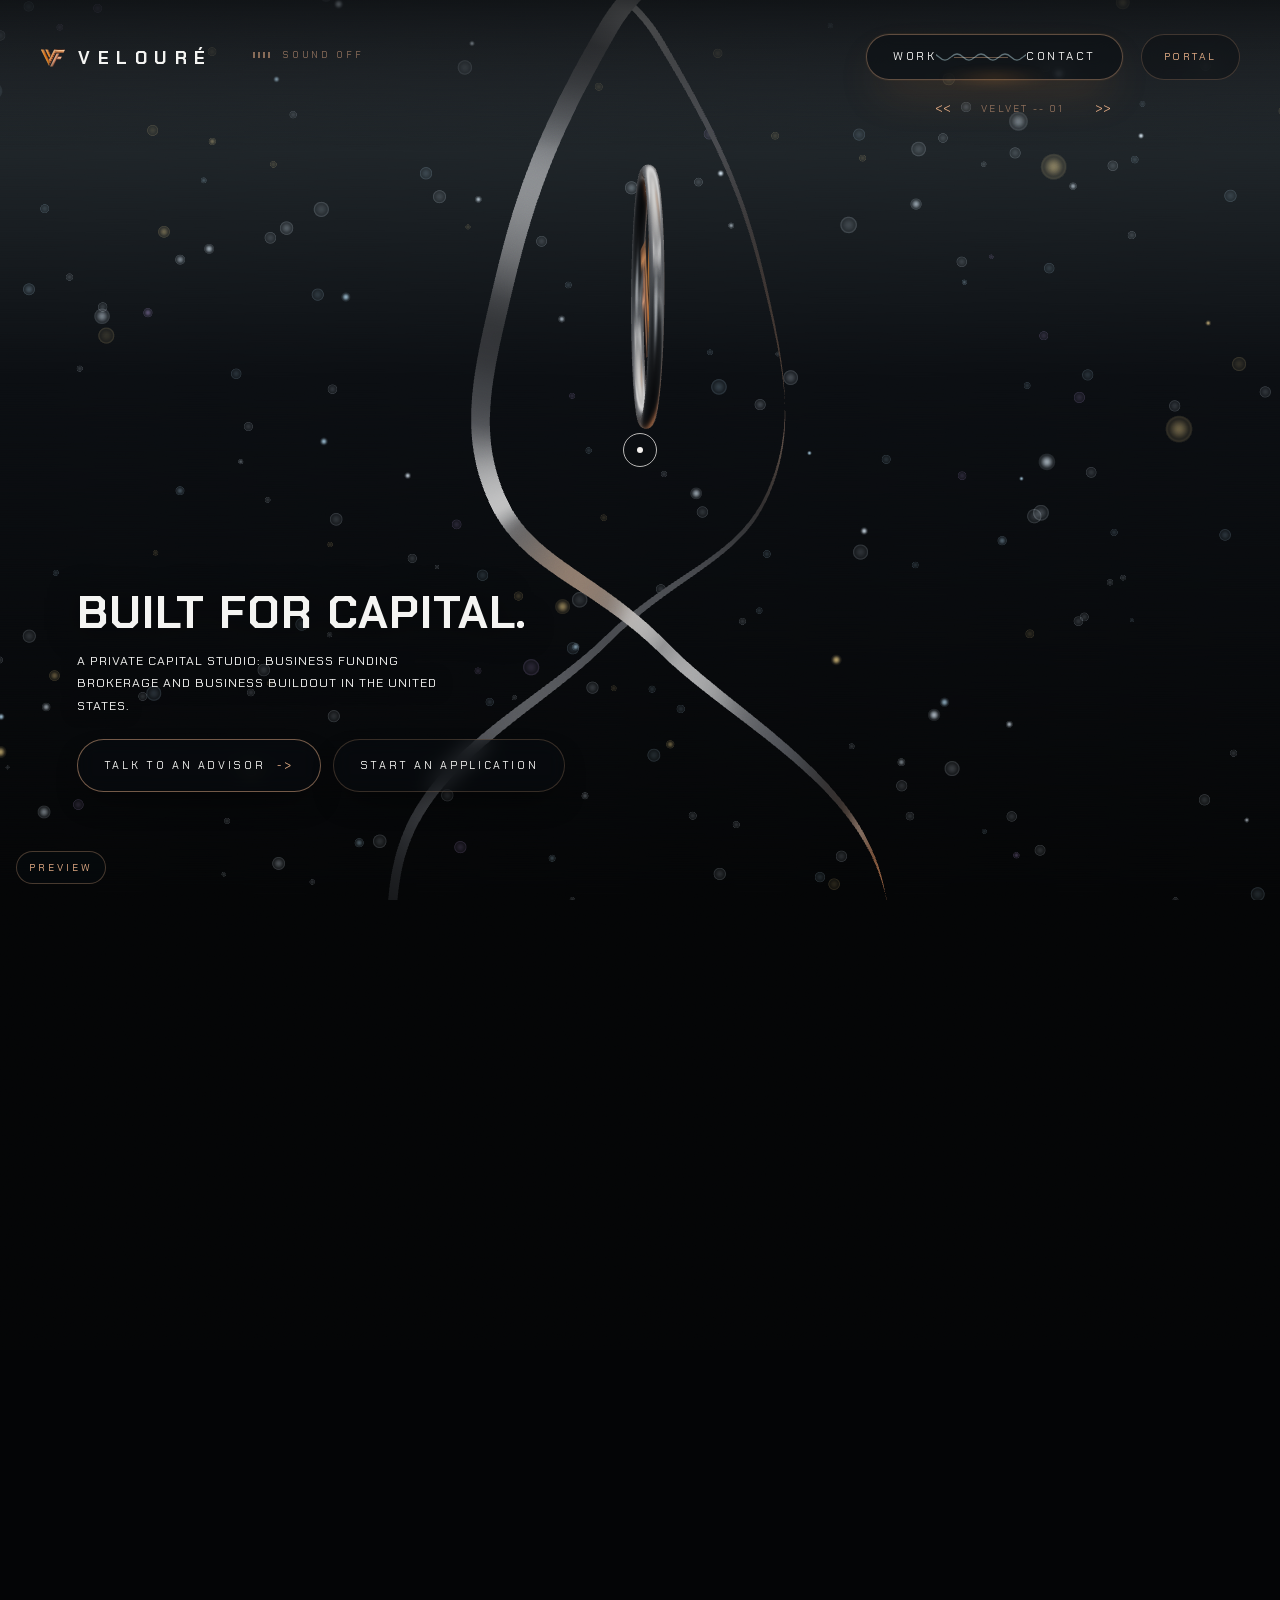
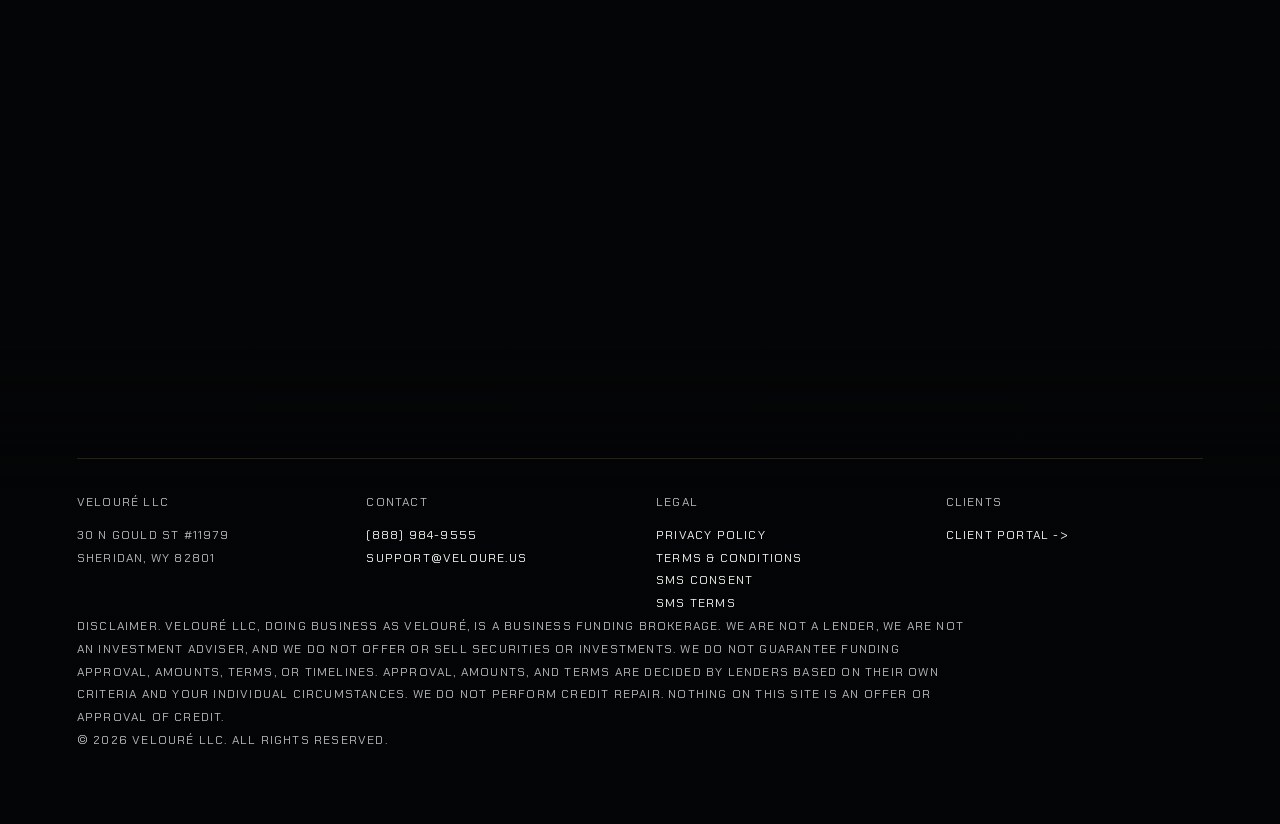
==== index.html @ d562715f "Hero: remove the 'Scroll down' cue (markup + its CSS; @keyframes cue kept for .ask) (ruling 2026-11-" ====
<!DOCTYPE html>
<html lang="en">
<head>
<meta charset="utf-8">
<meta name="viewport" content="width=device-width, initial-scale=1">
<title>VELOURÉ — Built for Capital</title>
<meta name="description" content="VELOURÉ is a private capital studio. We build businesses the way lenders want to see them, then put the file in front of the right capital.">
<meta name="theme-color" content="#06080a">
<link rel="canonical" href="https://veloure.us/">
<link rel="icon" href="assets/favicon.svg" type="image/svg+xml">
<link rel="icon" href="assets/favicon-32.png" type="image/png" sizes="32x32">
<link rel="apple-touch-icon" href="assets/apple-touch-icon.png">
<meta property="og:type" content="website">
<meta property="og:site_name" content="VELOURÉ">
<meta property="og:title" content="VELOURÉ — Built for Capital">
<meta property="og:description" content="A private capital studio. We build businesses the way lenders want to see them, then put the file in front of the right capital.">
<meta property="og:url" content="https://veloure.us/">
<meta property="og:image" content="https://veloure.us/assets/og.png">
<meta property="og:image:width" content="1200">
<meta property="og:image:height" content="630">
<meta property="og:image:alt" content="VELOURÉ — Built for Capital">
<meta name="twitter:card" content="summary_large_image">
<meta name="twitter:title" content="VELOURÉ — Built for Capital">
<meta name="twitter:description" content="A private capital studio. We build businesses the way lenders want to see them, then put the file in front of the right capital.">
<meta name="twitter:image" content="https://veloure.us/assets/og.png">
<link rel="preload" href="assets/fonts/chakra-700.woff2" as="font" type="font/woff2" crossorigin>
<link rel="preload" href="assets/fonts/chakra-400.woff2" as="font" type="font/woff2" crossorigin>
<link rel="preload" href="assets/fonts/sharetech-mono.woff2" as="font" type="font/woff2" crossorigin>
<script>
/* WebGL probe (ruling 2026-11-18): fetch three.js only when the 3D scene can actually run; otherwise mark no-world now so the HTML page shows at once. */
(function(){var ok=false;try{var c=document.createElement('canvas');ok=!!(window.WebGLRenderingContext&&(c.getContext('webgl2')||c.getContext('webgl')));}catch(e){}
if(ok){var l=document.createElement('link');l.rel='modulepreload';l.href='vendor/three.module.min.js';document.head.appendChild(l);}else{document.documentElement.classList.add('no-world');}})();
</script>
<link rel="stylesheet" href="tokens.css?v=20261118d">
<link rel="stylesheet" href="styles.css?v=20261118d">
<script type="application/ld+json">
{"@context":"https://schema.org","@type":"FinancialService","name":"VELOURÉ","alternateName":"VELOURÉ LLC","url":"https://veloure.us/","logo":"https://veloure.us/assets/mark.svg","description":"Private capital studio: business funding brokerage and business buildout in the United States.","telephone":"+1-888-984-9555","email":"support@veloure.us","address":{"@type":"PostalAddress","streetAddress":"30 N Gould St #11979","addressLocality":"Sheridan","addressRegion":"WY","postalCode":"82801","addressCountry":"US"},"areaServed":"US"}
</script>
</head>
<body>
<a class="skip" href="#top">Skip to content</a>
<svg class="defs" aria-hidden="true" focusable="false"><defs>
  <symbol id="vfMark" viewBox="0 0 350 248"><linearGradient id="vfA" gradientUnits="userSpaceOnUse" x1="8" y1="8" x2="44.8" y2="-10.4"><stop offset="0" stop-color="#F6C27A"/><stop offset="0.08" stop-color="#E68F2E"/><stop offset="0.4" stop-color="#D4761F"/><stop offset="0.65" stop-color="#B85F16"/><stop offset="0.66" stop-color="#6E3416"/><stop offset="0.85" stop-color="#8A4520"/><stop offset="1" stop-color="#4E220E"/></linearGradient><linearGradient id="vfB" gradientUnits="userSpaceOnUse" x1="69" y1="8" x2="101.8" y2="-8.4"><stop offset="0" stop-color="#FAD08C"/><stop offset="0.08" stop-color="#F09A3A"/><stop offset="0.4" stop-color="#DD8128"/><stop offset="0.65" stop-color="#C26A1C"/><stop offset="0.66" stop-color="#703516"/><stop offset="0.85" stop-color="#8C4821"/><stop offset="1" stop-color="#52240F"/></linearGradient><linearGradient id="vfC" gradientUnits="userSpaceOnUse" x1="123" y1="146" x2="159.8" y2="164.4"><stop offset="0" stop-color="#FAD4A8"/><stop offset="0.08" stop-color="#E9A26A"/><stop offset="0.4" stop-color="#D4874B"/><stop offset="0.65" stop-color="#BD7039"/><stop offset="0.66" stop-color="#7A3E22"/><stop offset="0.85" stop-color="#99593A"/><stop offset="1" stop-color="#5A2B16"/></linearGradient><linearGradient id="vfD" gradientUnits="userSpaceOnUse" x1="0" y1="8" x2="0" y2="50"><stop offset="0" stop-color="#6A3318"/><stop offset="0.15" stop-color="#8F4D2B"/><stop offset="0.29" stop-color="#7E4222"/><stop offset="0.3" stop-color="#F2BD8E"/><stop offset="0.45" stop-color="#E09A62"/><stop offset="0.8" stop-color="#CB7C45"/><stop offset="1" stop-color="#B2653A"/></linearGradient><linearGradient id="vfE" gradientUnits="userSpaceOnUse" x1="137" y1="240" x2="169" y2="256"><stop offset="0" stop-color="#FBDCC2"/><stop offset="0.08" stop-color="#EEB58F"/><stop offset="0.4" stop-color="#D9946F"/><stop offset="0.65" stop-color="#C47E5B"/><stop offset="0.66" stop-color="#8A5440"/><stop offset="0.85" stop-color="#A86D55"/><stop offset="1" stop-color="#6A3B2A"/></linearGradient><linearGradient id="vfF" gradientUnits="userSpaceOnUse" x1="0" y1="100" x2="0" y2="140"><stop offset="0" stop-color="#6E4030"/><stop offset="0.15" stop-color="#98634C"/><stop offset="0.29" stop-color="#86523F"/><stop offset="0.3" stop-color="#F8D6BA"/><stop offset="0.45" stop-color="#E7AE8A"/><stop offset="0.8" stop-color="#D18E6C"/><stop offset="1" stop-color="#B87556"/></linearGradient><linearGradient id="vfS" gradientUnits="userSpaceOnUse" x1="0" y1="8" x2="0" y2="240"><stop offset="0" stop-color="#FFFFFF" stop-opacity="0.2"/><stop offset="0.3" stop-color="#FFFFFF" stop-opacity="0"/><stop offset="0.62" stop-color="#000000" stop-opacity="0"/><stop offset="1" stop-color="#000000" stop-opacity="0.26"/></linearGradient><linearGradient id="vfR" gradientUnits="userSpaceOnUse" x1="192" y1="0" x2="341" y2="0"><stop offset="0" stop-color="#000000" stop-opacity="0.2"/><stop offset="0.45" stop-color="#000000" stop-opacity="0"/><stop offset="0.7" stop-color="#FFFFFF" stop-opacity="0"/><stop offset="1" stop-color="#FFFFFF" stop-opacity="0.22"/></linearGradient><g shape-rendering="geometricPrecision"><polygon fill="url(#vfA)" points="8,8 54,8 123,146 123,238"/><polygon fill="url(#vfS)" points="8,8 54,8 123,146 123,238"/><polygon fill="url(#vfB)" points="69,8 110,8 145.5,79 125,120"/><polygon fill="url(#vfS)" points="69,8 110,8 145.5,79 125,120"/><polygon fill="url(#vfC)" points="123,238 123,146 192,8 238,8"/><polygon fill="url(#vfS)" points="123,238 123,146 192,8 238,8"/><polygon fill="url(#vfD)" points="192,8 341,8 320,50 217,50"/><polygon fill="url(#vfR)" points="192,8 341,8 320,50 217,50"/><polygon fill="url(#vfE)" points="226,62 266,62 177,240 137,240"/><polygon fill="url(#vfS)" points="226,62 266,62 177,240 137,240"/><polygon fill="url(#vfF)" points="247,100 299,100 279,140 227,140"/><polygon fill="url(#vfR)" points="247,100 299,100 279,140 227,140"/></g></symbol>
</defs></svg>

<!-- the world -->
<canvas id="world" aria-hidden="true"></canvas>
<div class="grain" aria-hidden="true"></div>

<!-- loader -->
<div class="loader" id="loader" aria-hidden="true"><canvas id="ldc"></canvas><span class="ld-brand">VELOURÉ</span></div>

<!-- cursor -->
<div class="cursor" id="cursor" aria-hidden="true"><i class="dot"></i><i class="ring"></i></div>

<!-- interface -->
<nav class="nav ui" id="nav" aria-label="Primary">
  <a class="brand" href="#top" data-scroll="0" aria-label="VELOURÉ — home"><svg viewBox="0 0 350 248" aria-hidden="true"><use href="#vfMark"/></svg><span>VELOURÉ</span></a>
  <button class="snd" id="sndBtn" type="button" aria-pressed="false" aria-label="Ambient sound"><i></i><i></i><i></i><i></i><span>Sound off</span></button>
  <div class="pill-wrap">
    <div class="pill" id="pill">
      <a href="#work" data-scroll="0.08">Work</a><i class="ln" aria-hidden="true"></i>
      <a href="#contact">Contact</a>
    </div>
    <div class="player" id="player" aria-label="Ambient sound">
      <button class="prev" type="button" aria-label="Previous mood">&lt;&lt;</button>
      <span class="pn">VELVET -- 01</span>
      <button class="next" type="button" aria-label="Next mood">&gt;&gt;</button>
    </div>
  </div>
  <a class="login" href="https://app.velourefunding.com" data-app="">Portal</a>
</nav>

<main id="top" tabindex="-1">
  <!-- 00 · home -->
  <section class="scene hero" id="hero">
    <div class="over hero-copy on" data-for="hero" data-from="0" data-to="0.75">
      <h1>Built for capital.</h1>
      <p>A private capital studio: business funding brokerage and business buildout in the United States.</p>
      <div class="hero-cta"><a class="btn" href="#contact" data-open="contact">Talk to an advisor <i>-&gt;</i></a><a class="btn ghost" href="#apply" data-open="apply">Start an application</a></div>
    </div>
  </section>

  <!-- 01 · statement -->
  <section class="scene" id="statement" data-lines="BUILT|FOR|CAPITAL.">
    <p class="sr">Built for capital.</p>
    <div class="over col-right" data-for="statement" data-from="-0.2" data-to="1.1">
      <p class="k gl">Founded in 2026 &nbsp;//&nbsp; United States</p>
      <p class="gl">VELOURÉ is a private capital studio. We build businesses the way lenders want to see them — entity, banking, credit profile, documentation — then put the file in front of the right capital.</p>
      <p class="gl">One advisor on your file from the first call to the wire. No lending, no guarantees, no form-and-forget.</p>
    </div>
  </section>

  <!-- 02 · the work -->
  <section class="scene work" id="work">
    <h2 class="sr">The work</h2>
    <ul id="cards" class="sr-list" aria-label="The work">
      <li><button type="button" data-card="funding" data-kicker="Funding brokerage" data-title="The Funding File" data-hue="28" data-open="funding">The Funding File — business and personal funding, brokered</button></li>
      <li><button type="button" data-card="buildout" data-kicker="Business buildout" data-title="The Buildout" data-hue="20" data-open="buildout">The Buildout — entity, banking, credit profile, presence</button></li>
      <li><button type="button" data-card="packaging" data-kicker="Lender packaging" data-title="Lender-Ready Packaging" data-hue="34" data-open="packaging">Lender-ready packaging — the file a lender reads in four minutes</button></li>
      <li><button type="button" data-card="credit" data-kicker="Credit architecture" data-title="Credit, Architected" data-hue="42" data-open="credit">Credit, architected — the profile before the application</button></li>
      <li><button type="button" data-card="path" data-kicker="Path finder" data-title="Where Do You Stand?" data-hue="14" data-open="path">Where do you stand? — four questions, an honest answer</button></li>
      <li><button type="button" data-card="contact" data-kicker="Advisor call" data-title="Talk to an Advisor" data-hue="30" data-open="contact">Talk to an advisor — fifteen minutes, no fee</button></li>
      <li><button type="button" data-card="portal" data-kicker="Client portal" data-title="The Portal" data-hue="24">The portal — client login</button></li>
    </ul>
    <div class="over col-left" data-for="work" data-from="0.05" data-to="0.98">
      <p class="k gl">What are you looking for?</p>
      <ul class="arrows">
        <li><a href="#funding" data-open="funding"><i>-&gt;</i> Business funding</a></li>
        <li><a href="#funding" data-open="funding"><i>-&gt;</i> Personal funding</a></li>
        <li><a href="#buildout" data-open="buildout"><i>-&gt;</i> Business buildout</a></li>
        <li><a href="#path" data-open="path"><i>-&gt;</i> Not sure yet</a></li>
      </ul>
      <a class="ask" href="#contact" data-open="contact">Talk to an advisor<span>...</span></a>
    </div>
    <p class="hint-pick over" data-for="work" data-from="0.05" data-to="0.98" aria-hidden="true">Pick a card to open it</p>
  </section>

  <!-- 03 · the process -->
  <section class="scene" id="process">
    <div class="over col-left wide" data-for="process" data-from="-0.1" data-to="1.1">
      <h2 class="big gl">// The process <i>-&gt;</i></h2>
      <p class="gl">Where a first call becomes a funded file. Three stages, one advisor, nothing left to chance.</p>
      <a class="arrow-link gl" href="#process-detail" data-open="process"><i>-&gt;</i> See the three stages</a>
    </div>
  </section>

  <!-- 04 · end -->
  <section class="scene end" id="end">
    <div id="contact" class="anchor" aria-hidden="true"></div>
    <div class="over col-left wide" data-for="end" data-from="-0.1" data-to="2">
      <h2 class="big gl">Let's talk.</h2>
      <p class="gl">Fifteen minutes with an advisor. No fee, no obligation — a plain reading of where you stand and what we would do about it.</p>
      <div class="ctas">
        <a class="btn" href="#contact" data-open="contact">Talk to an advisor <i>-&gt;</i></a>
        <a class="btn ghost" href="#apply" data-open="apply">Start an application</a>
      </div>
    </div>
  </section>

  <footer class="foot ui">
    <div class="foot-grid">
      <div>
        <p class="k">VELOURÉ LLC</p>
        <p>30 N Gould St #11979<br>Sheridan, WY 82801</p>
      </div>
      <div>
        <p class="k">Contact</p>
        <p><a href="tel:+18889849555">(888) 984-9555</a><br><a href="mailto:support@veloure.us">support@veloure.us</a></p>
      </div>
      <div>
        <p class="k">Legal</p>
        <p><a href="privacy-policy/">Privacy policy</a><br><a href="terms/">Terms &amp; conditions</a><br><a href="sms-consent/">SMS consent</a><br><a href="sms-terms/">SMS terms</a></p>
      </div>
      <div>
        <p class="k">Clients</p>
        <p><a href="https://app.velourefunding.com" data-app="">Client portal -&gt;</a></p>
      </div>
    </div>
    <p class="disclaimer"><b>Disclaimer.</b> VELOURÉ LLC, doing business as VELOURÉ, is a business funding brokerage. We are not a lender, we are not an investment adviser, and we do not offer or sell securities or investments. We do not guarantee funding approval, amounts, terms, or timelines. Approval, amounts, and terms are decided by lenders based on their own criteria and your individual circumstances. We do not perform credit repair. Nothing on this site is an offer or approval of credit.</p>
    <p class="copy">© 2026 VELOURÉ LLC. All rights reserved.</p>
  </footer>
</main>

<!-- ===== modals ===== -->
<div class="modal" id="m-contact" hidden role="dialog" aria-modal="true" aria-labelledby="m-contact-t">
  <div class="m-box">
    <button class="m-close" type="button"><i>&lt;-</i> Close</button>
    <p class="k">Contact &nbsp;//&nbsp; VELOURÉ</p>
    <h2 class="m-title" id="m-contact-t">Let's talk.</h2>
    <p class="m-lede">Fifteen minutes with an advisor, or three minutes to start a file. Either way a person reads it — and answers within one business day.</p>
    <div class="startbox">
      <div class="tabs" role="tablist" aria-label="How would you like to start?">
        <button class="tab on" role="tab" aria-selected="true" data-panel="book" id="tab-book" type="button"><span class="ti">Talk to an advisor</span><span class="ts">15 minutes, no fee</span></button>
        <button class="tab" role="tab" aria-selected="false" data-panel="apply" id="tab-apply" type="button"><span class="ti">Start an application</span><span class="ts">About 3 minutes</span></button>
      </div>
      <div class="panel on" id="panel-book" role="tabpanel" aria-labelledby="tab-book"><div id="bookBody"></div></div>
      <div class="panel" id="panel-apply" role="tabpanel" aria-labelledby="tab-apply"><div class="stepbar" id="appBar" aria-hidden="true"></div><div id="appBody"></div></div>
    </div>
    <p class="m-foot">Prefer the phone? <a href="tel:+18889849555">(888) 984-9555</a> &nbsp;//&nbsp; <a href="mailto:support@veloure.us">support@veloure.us</a></p>
  </div>
</div>

<div class="modal" id="m-path" hidden role="dialog" aria-modal="true" aria-labelledby="m-path-t">
  <div class="m-box">
    <button class="m-close" type="button"><i>&lt;-</i> Close</button>
    <p class="k">Path finder &nbsp;//&nbsp; 4 questions</p>
    <h2 class="m-title" id="m-path-t">Where do you stand?</h2>
    <p class="m-lede">Four questions. An honest reading of which door to walk through — funding now, buildout first, or both.</p>
    <div class="router">
      <div class="prog" id="prog" aria-hidden="true"><i class="on"></i><i></i><i></i><i></i></div>
      <div id="routerBody"></div>
    </div>
  </div>
</div>

<div class="modal" id="m-funding" hidden role="dialog" aria-modal="true" aria-labelledby="m-funding-t">
  <div class="m-box">
    <button class="m-close" type="button"><i>&lt;-</i> Close</button>
    <p class="k">01 &nbsp;//&nbsp; Funding brokerage</p>
    <h2 class="m-title" id="m-funding-t">The Funding File</h2>
    <p class="meta">2026 &nbsp;/&nbsp; Brokerage &nbsp;/&nbsp; Business + personal</p>
    <p class="m-lede">Your business, packaged the way capital reads it — and placed with lenders who fund your profile, not the profile on their landing page.</p>
    <div class="m-cols">
      <div>
        <h3>What we place</h3>
        <ul class="list">
          <li>Term loans and business lines of credit</li>
          <li>Working capital and revenue-based advances</li>
          <li>Equipment and vehicle financing</li>
          <li>Business credit cards and 0% introductory lines</li>
          <li>Personal funding routes for owners and founders</li>
          <li>Real-estate-backed and SBA-style programs through partner lenders</li>
        </ul>
      </div>
      <div>
        <h3>How a file moves</h3>
        <ol class="list num">
          <li>A fifteen-minute call. We read the business the way a lender will.</li>
          <li>We build the file: statements, structure, story, use of funds.</li>
          <li>We place it with the lenders whose box you actually fit.</li>
          <li>Offers come back. We read the terms with you. You choose.</li>
        </ol>
      </div>
    </div>
    <p class="m-note">We broker. We do not lend, and no approval, amount or timeline is guaranteed — lenders decide on their own criteria. We tell you where you stand before anyone pulls anything.</p>
    <div class="ctas"><a class="btn" href="#contact" data-open="contact">Talk to an advisor <i>-&gt;</i></a><a class="btn ghost" href="#apply" data-open="apply">Start an application</a></div>
  </div>
</div>

<div class="modal" id="m-buildout" hidden role="dialog" aria-modal="true" aria-labelledby="m-buildout-t">
  <div class="m-box">
    <button class="m-close" type="button"><i>&lt;-</i> Close</button>
    <p class="k">02 &nbsp;//&nbsp; Business buildout</p>
    <h2 class="m-title" id="m-buildout-t">The Buildout</h2>
    <p class="meta">2026 &nbsp;/&nbsp; Structure &nbsp;/&nbsp; Weeks, not quarters</p>
    <p class="m-lede">The foundation lenders check before they say yes — built in the order they check it.</p>
    <div class="m-cols">
      <div>
        <h3>What gets built</h3>
        <ul class="list">
          <li>Entity formation, EIN, operating documents, registered agent</li>
          <li>Business banking and merchant processing, opened and seasoned</li>
          <li>Business credit profile: registrations, bureaus, first tradelines</li>
          <li>Presence that passes a lender's five-minute check: domain, site, email, phone, listings</li>
          <li>A fundability review — what a lender sees today, and what changes it</li>
        </ul>
      </div>
      <div>
        <h3>Who it is for</h3>
        <ul class="list">
          <li>New companies that want to be fundable from day one</li>
          <li>Operating businesses that keep getting declined and don't know why</li>
          <li>Owners separating personal and business credit before they scale</li>
        </ul>
      </div>
    </div>
    <p class="m-note">Buildout is advisory and administrative work on your company's structure and records. It is not legal or tax advice, and it does not guarantee any lender's decision.</p>
    <div class="ctas"><a class="btn" href="#contact" data-open="contact">Talk to an advisor <i>-&gt;</i></a><a class="btn ghost" href="#path" data-open="path">Not sure? Find your path</a></div>
  </div>
</div>

<div class="modal" id="m-packaging" hidden role="dialog" aria-modal="true" aria-labelledby="m-packaging-t">
  <div class="m-box">
    <button class="m-close" type="button"><i>&lt;-</i> Close</button>
    <p class="k">03 &nbsp;//&nbsp; Lender packaging</p>
    <h2 class="m-title" id="m-packaging-t">Lender-Ready Packaging</h2>
    <p class="meta">2026 &nbsp;/&nbsp; Documentation &nbsp;/&nbsp; Every file we place</p>
    <p class="m-lede">A lender gives your file about four minutes. We make sure those four minutes answer every question before it is asked.</p>
    <div class="m-cols">
      <div>
        <h3>Inside the package</h3>
        <ul class="list">
          <li>Bank statements with the story read for them: deposits, balances, seasonality</li>
          <li>Financials, tax returns and a clean ownership record</li>
          <li>A one-page summary: who you are, what you need, how it gets repaid</li>
          <li>Use-of-funds and collateral, where it applies</li>
          <li>Everything named, ordered and dated the way underwriters expect</li>
        </ul>
      </div>
      <div>
        <h3>Why it matters</h3>
        <p>Most declines are not about the business. They are about a file that made the underwriter work. A packaged file gets read, gets priced better, and gets answered faster.</p>
      </div>
    </div>
    <div class="ctas"><a class="btn" href="#contact" data-open="contact">Talk to an advisor <i>-&gt;</i></a></div>
  </div>
</div>

<div class="modal" id="m-credit" hidden role="dialog" aria-modal="true" aria-labelledby="m-credit-t">
  <div class="m-box">
    <button class="m-close" type="button"><i>&lt;-</i> Close</button>
    <p class="k">04 &nbsp;//&nbsp; Credit architecture</p>
    <h2 class="m-title" id="m-credit-t">Credit, Architected</h2>
    <p class="meta">2026 &nbsp;/&nbsp; Profile &nbsp;/&nbsp; Before the application</p>
    <p class="m-lede">Lenders read a profile before they read a pitch. We build the business profile in sequence and show you, plainly, what the personal one says.</p>
    <div class="m-cols">
      <div>
        <h3>Business side</h3>
        <ul class="list">
          <li>Registrations and bureau files established and matched to your entity</li>
          <li>Starter tradelines in the order that reports</li>
          <li>Utilisation, payment cadence and limits planned, not improvised</li>
          <li>A timeline from first tradeline to bank-grade products</li>
        </ul>
      </div>
      <div>
        <h3>Personal side</h3>
        <ul class="list">
          <li>A readiness read: what a lender will see, what will stop them, what to do first</li>
          <li>Timing advice — when to apply, when to wait</li>
        </ul>
      </div>
    </div>
    <p class="m-note">We do not dispute, "repair" or alter credit history, and we make no promises about scores. We show you what lenders will see and how to prepare for it.</p>
    <div class="ctas"><a class="btn" href="#contact" data-open="contact">Talk to an advisor <i>-&gt;</i></a></div>
  </div>
</div>

<div class="modal" id="m-process" hidden role="dialog" aria-modal="true" aria-labelledby="m-process-t">
  <div class="m-box">
    <button class="m-close" type="button"><i>&lt;-</i> Close</button>
    <p class="k">// The process</p>
    <h2 class="m-title" id="m-process-t">Three stages. One advisor.</h2>
    <div class="stages">
      <div class="stage"><p class="sn">Stage 01</p><h3>Read</h3><p>A fifteen-minute call. We read your business the way a lender will — revenue, time in business, credit, structure — and tell you plainly where you stand.</p></div>
      <div class="stage"><p class="sn">Stage 02</p><h3>Build</h3><p>We fix what would get you declined: entity, banking, credit profile, documentation, presence. Weeks, not quarters, and you see every step.</p></div>
      <div class="stage"><p class="sn">Stage 03</p><h3>Place</h3><p>Your file goes to lenders who fund your profile. Offers come back; we read the terms with you; you choose. The same advisor, start to wire.</p></div>
    </div>
    <h3 class="not-h">What it is not</h3>
    <ul class="list not">
      <li>Not a lender</li>
      <li>Not a guarantee</li>
      <li>Not credit repair</li>
      <li>Not a form you fill in and never hear from again</li>
    </ul>
    <div class="ctas"><a class="btn" href="#contact" data-open="contact">Start with the call <i>-&gt;</i></a></div>
  </div>
</div>

<aside class="badge" id="previewBadge" hidden aria-label="Preview mode">Preview</aside>

<script type="module" src="world.js?v=20261118d"></script>
<script src="ui.js?v=20261118d" defer></script>
<script src="main.js?v=20261118d" defer></script>
</body>
</html>
---- tokens.css ----
/* VELOURÉ — brand tokens. Colour source of truth: the VF logo (2026-11-17 brand render, reference/brand/):
   near-black surfaces, copper accent (mark sampled #CD7323 / #E2AC85 / #884224), neutral white (the VELOURE
   letters #FAFBFB), steel/silver for chrome. Surfaces/ink were sampled from the 2026-11-07 Lovable build. */
:root {
  /* surfaces */
  --bg: #0C0D10;            /* page — Lovable's near-black (sampled #0E0F12 / #090B0B) */
  --bg-2: #111215;          /* nav bar / raised plates */
  --bg-3: #16181C;          /* hover surfaces */
  --plate: rgba(255,255,255,.035);
  --plate-2: rgba(255,255,255,.06);
  --rule: rgba(243,245,245,.10);
  --rule-strong: rgba(243,245,245,.18);

  /* ink */
  --ink: #F3F5F5;           /* headlines, primary text (Lovable headline #F3F5F5) */
  --ink-2: #B8B9BC;         /* body / lede (Lovable lede #B8B9BC) */
  --muted: #8A8C91;         /* labels (Lovable nav links #A5A6A9 / #77787B) */
  --faint: #5C5E63;         /* placeholders, mount hints */

  /* accent — the one colour: copper from the VF mark (ruling 2026-11-17; replaced the shield's sky blue) */
  --accent: #D4823A;        /* orange-copper — lines, borders, glows (mark #CD7323 lifted for screens) */
  --accent-bright: #F0C39C; /* lit copper edge — highlights on dark */
  --accent-deep: #884224;   /* dark copper — large fills only */
  --accent-ink: #2A1507;    /* bronze — text on copper */
  --accent-rgb: 212,130,58;
  --accent-line: rgba(212,130,58,.40);
  --accent-soft: rgba(212,130,58,.10);

  /* metal */
  --silver: #C9CDD3;
  --silver-2: #8A9099;
  --silver-grad: linear-gradient(100deg, #F4F5F7 0%, #AEB4BD 38%, #F0F1F3 62%, #8A9099 100%);
  --copper-grad: linear-gradient(100deg, #F0C39C 0%, #CD7323 38%, #E2AC85 62%, #884224 100%);

  /* status */
  --ok: #7FD3A6;
  --err: #F08A8A;

  /* layout */
  --nav-h: 72px;
  --gutter: clamp(20px, 4vw, 64px);
  --max: 1480px;
  --ease: cubic-bezier(.2,.7,.2,1);

  color-scheme: dark;
}
---- styles.css ----
/* ==========================================================================
   VELOURÉ — styles. The posture of activetheory.net: the page is a world
   (world.js) travelled by scroll; the interface is a few technical labels,
   a pill, a cursor and modals. One family throughout — Chakra Petch, our
   stand-in for NB Architekt — set in caps. Tokens live in tokens.css.
   ========================================================================== */

@font-face{font-family:'Chakra Petch';src:url('assets/fonts/chakra-300.woff2') format('woff2');font-weight:300;font-display:swap}
@font-face{font-family:'Chakra Petch';src:url('assets/fonts/chakra-400.woff2') format('woff2');font-weight:400;font-display:swap}
@font-face{font-family:'Chakra Petch';src:url('assets/fonts/chakra-500.woff2') format('woff2');font-weight:500;font-display:swap}
@font-face{font-family:'Chakra Petch';src:url('assets/fonts/chakra-700.woff2') format('woff2');font-weight:700;font-display:swap}
@font-face{font-family:'Share Tech Mono';src:url('assets/fonts/sharetech-mono.woff2') format('woff2');font-weight:400;font-display:swap}

:root{
  --ui:'Chakra Petch','Share Tech Mono',ui-monospace,Consolas,monospace;
  --mono:'Share Tech Mono',ui-monospace,Consolas,monospace;
  --tech:#E2AC85;
  --tech-dim:rgba(226,172,133,.55);
  --white:#F4F4F2;
  --ease:cubic-bezier(.22,1,.36,1);
  --glass:linear-gradient(160deg,rgba(10,14,19,.9) 0%,rgba(6,8,11,.86) 100%);
  --glass-edge:rgba(226,172,133,.2);
}

/* ---------- base ---------- */
*{box-sizing:border-box}
html{scroll-behavior:smooth;-webkit-text-size-adjust:100%;background:#040506}
@media (prefers-reduced-motion:reduce){html{scroll-behavior:auto}}
.skip{position:absolute;left:-9999px;top:12px;z-index:60;padding:10px 14px;background:var(--tech);color:#0C0D10;font-size:11px;letter-spacing:.2em;text-transform:uppercase}.skip:focus{left:12px}
body{
  margin:0;color:var(--ink);background:transparent;
  font-family:var(--ui);font-weight:400;font-size:13px;line-height:1.7;letter-spacing:.06em;
  -webkit-font-smoothing:antialiased;-moz-osx-font-smoothing:grayscale;overflow-x:hidden;
}
html.modal-open body{overflow:hidden}
html.no-world body{background:radial-gradient(90% 60% at 50% -10%,#3B4147 0%,#0c0e12 55%,#040506 100%) fixed}
a{color:inherit;text-decoration:none}
button{font:inherit;color:inherit;background:none;border:0;padding:0;cursor:pointer;letter-spacing:inherit}
img,svg{display:block}
::selection{background:rgba(212,130,58,.35);color:#fff}
.defs{position:absolute;width:0;height:0;overflow:hidden}
.sr{position:absolute !important;width:1px;height:1px;margin:-1px;padding:0;overflow:hidden;clip:rect(0 0 0 0);white-space:nowrap;border:0}
.k{font-size:10.5px;letter-spacing:.3em;text-transform:uppercase;color:var(--tech);margin:0 0 14px}

/* the world sits behind everything */
#world{position:fixed;inset:0;width:100%;height:100%;display:block;z-index:0}
.grain{position:fixed;inset:-50%;z-index:1;pointer-events:none;opacity:.07;mix-blend-mode:overlay;
  background-image:url("data:image/svg+xml;utf8,<svg xmlns='http://www.w3.org/2000/svg' width='220' height='220'><filter id='n'><feTurbulence type='fractalNoise' baseFrequency='.9' numOctaves='2' stitchTiles='stitch'/></filter><rect width='100%' height='100%' filter='url(%23n)'/></svg>");
  animation:grain 1.2s steps(4) infinite}
@keyframes grain{0%{transform:translate(0,0)}25%{transform:translate(-2%,1%)}50%{transform:translate(1%,-2%)}75%{transform:translate(2%,2%)}100%{transform:translate(0,0)}}
main{position:relative;z-index:2}

/* ---------- loader: the slash disc ---------- */
.loader{position:fixed;inset:0;z-index:100;background:#030405;display:grid;place-items:center;transition:opacity 1.1s var(--ease),visibility 1.1s}
.loader::before{content:"";position:absolute;left:50%;top:50%;width:min(46vmin,46vh);aspect-ratio:1;transform:translate(-50%,-50%);border-radius:50%;box-shadow:0 0 0 1px rgba(226,172,133,.45),0 0 60px -10px rgba(212,130,58,.75),inset 0 0 50px -20px rgba(212,130,58,.55)}
.loader canvas{position:relative;z-index:1}
.ld-brand{position:absolute;left:50%;bottom:9vh;transform:translateX(-50%);font-size:10.5px;letter-spacing:.5em;text-transform:uppercase;color:var(--tech-dim)}
html.loaded .loader{opacity:0;visibility:hidden;pointer-events:none}

/* ---------- cursor ---------- */
html.has-cursor,html.has-cursor *{cursor:none !important}
.cursor{position:fixed;left:0;top:0;z-index:120;pointer-events:none;mix-blend-mode:difference;display:none}
html.has-cursor .cursor{display:block}
.cursor i{position:absolute;left:0;top:0;border-radius:50%;transform:translate(-50%,-50%)}
.cursor .dot{width:6px;height:6px;background:#fff}
.cursor .ring{width:34px;height:34px;border:1px solid rgba(255,255,255,.75);transition:transform .3s var(--ease),border-color .3s,width .3s,height .3s}
.cursor.hot .ring,html.card-hover .cursor .ring{transform:translate(-50%,-50%) scale(1.6);border-color:#fff}
.cursor.down .ring{transform:translate(-50%,-50%) scale(.75)}

/* ---------- interface ---------- */
.ui{position:relative;z-index:5}
.nav{position:fixed;left:0;right:0;top:0;z-index:40;display:flex;align-items:flex-start;gap:18px;padding:34px 40px 0;pointer-events:none;
  opacity:0;transform:translateY(-10px);transition:opacity 1s var(--ease) .3s,transform 1s var(--ease) .3s}
html.loaded .nav{opacity:1;transform:none}
.nav::before{content:"";position:absolute;inset:0 0 auto;height:150px;background:linear-gradient(180deg,rgba(3,5,7,.75),rgba(3,5,7,0));pointer-events:none;z-index:-1}
.nav > *{pointer-events:auto}
.brand{display:flex;align-items:center;gap:12px;color:var(--white);padding:9px 0}
.brand svg{width:26px;height:18px}
.brand span{font-size:18px;letter-spacing:.42em;text-transform:uppercase;font-weight:700}
.snd{display:flex;align-items:center;gap:3px;height:42px;padding:0 6px 0 22px;color:var(--tech-dim);transition:color .3s}
.snd:hover,html.sound-on .snd{color:var(--tech)}
.snd i{display:block;width:2px;height:6px;background:currentColor;transform-origin:50% 100%;transition:height .3s}
html.sound-on .snd i{animation:eq 1.1s ease-in-out infinite}
html.sound-on .snd i:nth-child(2){animation-delay:-.3s}html.sound-on .snd i:nth-child(3){animation-delay:-.6s}html.sound-on .snd i:nth-child(4){animation-delay:-.15s}
@keyframes eq{0%,100%{height:5px}50%{height:14px}}
.snd span{margin-left:10px;font-size:9.5px;letter-spacing:.3em;text-transform:uppercase}
.pill-wrap{margin-left:auto;position:relative;display:grid;justify-items:end;gap:12px}
.pill{position:relative;display:flex;align-items:center;height:46px;padding:0 24px;border-radius:999px;border:1px solid rgba(226,172,133,.38);background:rgba(6,10,14,.5);backdrop-filter:blur(12px);-webkit-backdrop-filter:blur(12px);
  box-shadow:0 0 0 1px rgba(212,130,58,.06),0 20px 44px -16px rgba(212,130,58,.35)}
.pill::after{content:"";position:absolute;left:14%;right:14%;bottom:-20px;height:24px;border-radius:50%;background:radial-gradient(50% 50% at 50% 0%,rgba(212,130,58,.6),rgba(212,130,58,0) 70%);filter:blur(6px);opacity:.85;pointer-events:none}
.pill a{position:relative;font-size:11.5px;letter-spacing:.22em;text-transform:uppercase;color:var(--white);padding:12px 2px;transition:text-shadow .3s,color .3s}
.pill a:hover{text-shadow:0 0 14px rgba(226,172,133,.9)}
.pill .ln{position:relative;width:54px;height:12px;margin:0 16px;flex:0 0 auto;--amp:0;--ph:0}
.pill .ln::before{content:"";position:absolute;left:0;right:0;top:50%;height:1px;background:rgba(226,172,133,.75);opacity:calc(1 - var(--amp))}
.pill .ln::after{content:"";position:absolute;left:-18px;right:-18px;top:0;bottom:0;opacity:var(--amp);
  background-image:url("data:image/svg+xml;utf8,<svg xmlns='http://www.w3.org/2000/svg' width='24' height='12' viewBox='0 0 24 12'><path d='M0 6 Q6 0 12 6 T24 6' fill='none' stroke='%23BFE3EC' stroke-width='1.2'/></svg>");
  background-repeat:repeat-x;background-position:calc(var(--ph) * 1px) center;background-size:24px 12px}
.player{display:flex;align-items:center;gap:12px;padding-right:8px;font-size:10px;letter-spacing:.22em;text-transform:uppercase;color:var(--tech-dim)}
.player button{color:var(--tech);letter-spacing:0;font-size:12px;padding:6px 4px;transition:text-shadow .3s}
.player button:hover{text-shadow:0 0 12px rgba(226,172,133,.9)}
.player .pn{min-width:112px;text-align:center}
html.sound-on .player .pn{color:var(--tech)}
.login{display:inline-flex;align-items:center;height:46px;padding:0 22px;border-radius:999px;border:1px solid rgba(226,172,133,.22);background:rgba(6,10,14,.35);backdrop-filter:blur(12px);font-size:10.5px;letter-spacing:.24em;text-transform:uppercase;color:var(--tech);transition:border-color .3s,box-shadow .4s}
.login:hover{border-color:var(--tech);box-shadow:0 0 24px -6px rgba(212,130,58,.55)}

/* ---------- stations ---------- */
.scene{position:relative;min-height:100vh}
.hero{min-height:100vh}
.work{min-height:340vh}
#process{min-height:110vh}
.end{min-height:100vh}
.anchor{position:absolute;top:0}

.over{position:absolute;opacity:0;transform:translateY(14px);transition:opacity 1s var(--ease),transform 1s var(--ease);pointer-events:none}
.over.on{opacity:1;transform:none;pointer-events:auto}
.over p{margin:0 0 16px;max-width:38ch;text-transform:uppercase;font-size:12.5px;line-height:1.8;letter-spacing:.08em;color:var(--white)}
.over p.k{color:var(--tech);font-size:10.5px}

/* hero copy (ruling 2026-11-18: headline + line + two buttons visible for everyone) */
.hero-copy{left:6vw;bottom:12vh;width:min(560px,60vw);z-index:3}
.hero-copy h1{margin:0 0 14px;font-weight:700;text-transform:uppercase;font-size:clamp(30px,3.6vw,54px);line-height:1.02;letter-spacing:.02em;color:var(--white);text-shadow:0 2px 30px rgba(0,0,0,.6)}
.hero-copy p{max-width:46ch;text-shadow:0 1px 18px rgba(0,0,0,.7)}
.hero-cta{display:flex;flex-wrap:wrap;gap:12px;margin-top:22px}
.hero-cta .btn{min-height:44px}
@keyframes cue{0%,100%{opacity:1}50%{opacity:.4}}

.col-right{right:6vw;top:50%;width:min(360px,40vw);transform:translateY(calc(-50% + 14px))}
.col-right.on{transform:translateY(-50%)}
.col-left{left:6vw;bottom:9vh;width:min(420px,70vw)}
.col-left.wide{width:min(620px,86vw);bottom:auto;top:50%;transform:translateY(calc(-50% + 14px))}
.col-left.wide.on{transform:translateY(-50%)}

.work .col-left{position:sticky;top:calc(100vh - 330px);bottom:auto;margin-left:6vw;padding-top:0;display:inline-block;vertical-align:top}
.arrows{list-style:none;margin:0 0 22px;padding:0;display:grid;gap:8px}
.arrows a{display:inline-flex;gap:14px;align-items:baseline;font-size:13px;letter-spacing:.2em;text-transform:uppercase;color:var(--white);transition:color .3s,text-shadow .3s,transform .4s var(--ease)}
.arrows a i{font-style:normal;color:var(--tech);letter-spacing:0}
.arrows a:hover{color:#fff;text-shadow:0 0 16px rgba(226,172,133,.8);transform:translateX(6px)}
.ask{display:inline-flex;align-items:center;gap:6px;height:44px;padding:0 22px;border-radius:999px;border:1px solid rgba(226,172,133,.45);background:rgba(6,10,14,.55);backdrop-filter:blur(10px);font-size:11px;letter-spacing:.22em;text-transform:uppercase;color:var(--white);box-shadow:0 18px 40px -18px rgba(212,130,58,.45);transition:border-color .3s,box-shadow .4s}
.ask span{color:var(--tech);animation:cue 1.6s ease-in-out infinite}
.ask:hover{border-color:var(--tech);box-shadow:0 0 28px -6px rgba(212,130,58,.6)}
.hint-pick{position:sticky;top:calc(100vh - 70px);display:block;margin:0 6vw 0 auto;width:max-content;font-size:10px;letter-spacing:.3em;text-transform:uppercase;color:var(--tech-dim)}
html:not(.world-on) .hint-pick{display:none}

.big{font-weight:700;text-transform:uppercase;font-size:clamp(40px,7vw,104px);line-height:.95;letter-spacing:.01em;margin:0 0 26px;color:var(--white)}
.big i{font-style:normal;color:var(--tech)}
.arrow-link{display:inline-flex;gap:14px;font-size:12.5px;letter-spacing:.24em;text-transform:uppercase;color:var(--white);transition:transform .4s var(--ease),text-shadow .3s}
.arrow-link i{font-style:normal;color:var(--tech)}
.arrow-link:hover{transform:translateX(6px);text-shadow:0 0 14px rgba(226,172,133,.8)}
.ctas{display:flex;flex-wrap:wrap;gap:12px;margin-top:8px}

.btn{display:inline-flex;align-items:center;gap:12px;white-space:nowrap;font-size:11px;letter-spacing:.24em;text-transform:uppercase;color:var(--white);
  padding:16px 26px;border-radius:999px;border:1px solid rgba(226,172,133,.5);background:rgba(8,14,18,.4);backdrop-filter:blur(10px);-webkit-backdrop-filter:blur(10px);
  box-shadow:0 14px 34px -16px rgba(0,0,0,.9);transition:transform .4s var(--ease),border-color .3s,background .3s,box-shadow .5s var(--ease)}
.btn:hover{transform:translateY(-1px);border-color:var(--tech);background:rgba(212,130,58,.12);box-shadow:0 0 28px -4px rgba(212,130,58,.45),0 18px 40px -14px rgba(0,0,0,.9)}
.btn i,.btn .ar{font-style:normal;color:var(--tech);display:inline-block;transition:transform .35s var(--ease)}
.btn:hover i,.btn:hover .ar{transform:translateX(4px)}
.btn.ghost,.btn-ghost{border-color:rgba(226,172,133,.22)}
.btn[disabled]{cursor:not-allowed;opacity:.5}
.btn-sm{padding:12px 18px;font-size:10.5px}

/* the glitch: DOM text splits while the page moves */
html.scrolling .gl{animation:glitch .22s steps(2) infinite}
@keyframes glitch{0%{text-shadow:-2px 0 rgba(226,140,70,.7),2px 0 rgba(200,208,214,.6);transform:translateX(0)}50%{text-shadow:2px 0 rgba(226,140,70,.7),-2px 0 rgba(200,208,214,.6);transform:translateX(1px)}100%{text-shadow:-1px 0 rgba(226,140,70,.6),1px 0 rgba(200,208,214,.5);transform:translateX(0)}}
@media (prefers-reduced-motion:reduce){html.scrolling .gl{animation:none}}

/* a11y list of the cards: hidden until focused with the keyboard */
.sr-list{position:absolute;left:6vw;top:14vh;margin:0;padding:0;list-style:none;display:grid;gap:6px;opacity:0;pointer-events:none;transition:opacity .3s}
.sr-list:focus-within{opacity:1;pointer-events:auto}
.sr-list button{font-size:11px;letter-spacing:.18em;text-transform:uppercase;color:var(--white);padding:8px 12px;border:1px solid var(--glass-edge);border-radius:8px;background:rgba(6,10,14,.7)}
.sr-list button:focus-visible{outline:1px solid var(--tech);outline-offset:2px}

/* ---------- footer ---------- */
.foot{padding:12vh 6vw 8vh;background:linear-gradient(180deg,rgba(4,5,6,0),rgba(4,5,6,.9) 30%);}
.foot-grid{display:grid;grid-template-columns:repeat(4,minmax(0,1fr));gap:32px;padding-top:32px;border-top:1px solid rgba(226,172,133,.16)}
.foot p{margin:0;font-size:12px;letter-spacing:.1em;text-transform:uppercase;color:var(--ink-2);line-height:1.9}
.foot p.k{margin-bottom:10px}
.foot a{color:var(--white);transition:color .3s,text-shadow .3s}
.foot a:hover{color:#fff;text-shadow:0 0 12px rgba(226,172,133,.8)}
.disclaimer{margin:56px 0 0;max-width:900px;font-size:11px;line-height:1.8;letter-spacing:.02em;color:var(--muted)}
.disclaimer b{font-weight:400;color:var(--ink-2)}
.copy{margin:28px 0 0;font-size:10.5px;letter-spacing:.3em;text-transform:uppercase;color:var(--faint)}

/* ---------- modals ---------- */
.modal{position:fixed;inset:0;z-index:60;display:grid;place-items:center;padding:4vh 4vw;background:rgba(3,5,7,.55);backdrop-filter:blur(16px);-webkit-backdrop-filter:blur(16px);opacity:0;transition:opacity .4s var(--ease)}
.modal.on{opacity:1}
.modal[hidden]{display:none}
.m-box{position:relative;width:min(1000px,100%);max-height:92vh;overflow:auto;padding:clamp(28px,4vw,56px);background:var(--glass);border:1px solid var(--glass-edge);border-top-color:rgba(220,236,244,.34);border-radius:22px;
  box-shadow:0 40px 100px -30px rgba(0,0,0,.95),0 0 80px -30px rgba(212,130,58,.3);transform:translateY(22px) scale(.985);transition:transform .55s var(--ease);scrollbar-width:thin;scrollbar-color:rgba(226,172,133,.3) transparent}
.modal.on .m-box{transform:none}
.m-close{position:sticky;top:0;float:right;display:inline-flex;gap:10px;align-items:center;font-size:10.5px;letter-spacing:.26em;text-transform:uppercase;color:var(--tech);padding:10px 14px;border:1px solid rgba(226,172,133,.25);border-radius:999px;background:rgba(6,10,14,.8);z-index:2;transition:border-color .3s}
.m-close i{font-style:normal}
.m-close:hover{border-color:var(--tech)}
.m-title{font-weight:700;text-transform:uppercase;font-size:clamp(32px,5vw,74px);line-height:.98;letter-spacing:.005em;margin:0 0 14px;color:var(--white);clear:both}
.meta{font-size:11px;letter-spacing:.26em;text-transform:uppercase;color:var(--tech-dim);margin:0 0 22px}
.m-lede{font-size:14px;letter-spacing:.06em;text-transform:uppercase;line-height:1.75;color:var(--white);max-width:60ch;margin:0 0 30px}
.m-cols{display:grid;grid-template-columns:1fr 1fr;gap:40px;margin:0 0 26px}
.m-cols h3,.not-h,.stage h3{font-weight:700;text-transform:uppercase;font-size:14px;letter-spacing:.2em;color:var(--tech);margin:0 0 14px}
.m-cols p{margin:0;font-size:12.5px;line-height:1.8;letter-spacing:.06em;text-transform:uppercase;color:var(--ink-2)}
.list{list-style:none;margin:0;padding:0;display:grid;gap:10px}
.list li{position:relative;padding-left:30px;font-size:12.5px;line-height:1.6;letter-spacing:.06em;text-transform:uppercase;color:var(--ink)}
.list li::before{content:"->";position:absolute;left:0;top:0;color:var(--tech);letter-spacing:0}
.list.num{counter-reset:n}
.list.num li{counter-increment:n}
.list.num li::before{content:counter(n,decimal-leading-zero)}
.list.not li::before{content:"x";color:#F08A8A}
.m-note{margin:0 0 28px;padding:16px 20px;border:1px solid rgba(226,172,133,.18);border-radius:12px;background:rgba(212,130,58,.06);font-size:11.5px;line-height:1.7;letter-spacing:.05em;text-transform:uppercase;color:var(--ink-2)}
.m-foot{margin:26px 0 0;font-size:11.5px;letter-spacing:.14em;text-transform:uppercase;color:var(--muted)}
.m-foot a{color:var(--tech)}
.stages{display:grid;grid-template-columns:repeat(3,minmax(0,1fr));gap:22px;margin:30px 0 34px}
.stage{padding:24px;border:1px solid rgba(226,172,133,.16);border-radius:14px;background:rgba(255,255,255,.02)}
.stage .sn{font-size:10.5px;letter-spacing:.3em;text-transform:uppercase;color:var(--tech-dim);margin:0 0 28px}
.stage h3{font-size:22px;letter-spacing:.06em;color:var(--white)}
.stage p{margin:0;font-size:12.5px;line-height:1.8;letter-spacing:.05em;text-transform:uppercase;color:var(--ink-2)}
.not-h{margin-top:8px}
.list.not{margin-bottom:30px}

/* ---------- the start box (booking / application) and the path finder ---------- */
.startbox{border:1px solid rgba(226,172,133,.18);border-radius:16px;background:rgba(255,255,255,.02);overflow:hidden}
.tabs{display:grid;grid-template-columns:1fr 1fr;border-bottom:1px solid var(--rule)}
.tab{display:flex;flex-direction:column;gap:4px;align-items:flex-start;text-align:left;padding:20px 26px;border-bottom:1px solid transparent;margin-bottom:-1px;color:var(--muted);transition:color .25s,border-color .25s}
.tab + .tab{border-left:1px solid var(--rule)}
.tab .ti{font-size:11px;letter-spacing:.22em;text-transform:uppercase}
.tab .ts{font-size:11.5px;letter-spacing:.08em;text-transform:uppercase;color:var(--faint)}
.tab.on{color:var(--white);border-bottom-color:var(--tech)}
.tab.on .ts{color:var(--muted)}
.panel{display:none;padding:clamp(22px,3vw,36px)}
.panel.on{display:block}
.stepbar{display:flex;gap:6px;margin-bottom:24px}
.stepbar i{display:block;flex:1;height:2px;background:var(--rule-strong);transition:background .3s}
.stepbar i.on{background:var(--tech);box-shadow:0 0 8px var(--tech)}
.router{border:1px solid rgba(226,172,133,.18);border-radius:16px;background:rgba(255,255,255,.02);padding:clamp(22px,3vw,36px)}
.prog{display:flex;gap:6px;margin-bottom:26px}
.prog i{display:block;width:34px;height:2px;background:var(--rule-strong);transition:background .3s}
.prog i.on{background:var(--tech);box-shadow:0 0 8px var(--tech)}
.q h3{font-weight:700;text-transform:uppercase;font-size:clamp(20px,2vw,30px);line-height:1.15;letter-spacing:.02em;margin:0 0 10px;color:var(--white)}
.hint{margin:0 0 24px;color:var(--muted);font-size:12px;letter-spacing:.08em;text-transform:uppercase}
.opts{display:grid;gap:10px}
.opt{display:flex;align-items:center;gap:18px;text-align:left;width:100%;padding:15px 18px;border:1px solid var(--rule);border-radius:10px;background:rgba(255,255,255,.025);font-size:12.5px;letter-spacing:.08em;text-transform:uppercase;color:var(--ink);transition:border-color .25s,background .25s,transform .35s var(--ease),box-shadow .35s}
.opt .k{font-size:11px;letter-spacing:.1em;color:var(--tech);width:20px;flex:0 0 auto;margin:0}
.opt:hover{border-color:rgba(226,172,133,.5);background:var(--accent-soft);transform:translateX(3px);box-shadow:0 0 24px -10px rgba(212,130,58,.5)}
.router-foot{display:flex;align-items:center;gap:16px;margin-top:24px;padding-top:16px;border-top:1px solid var(--rule)}
.res .rlab{font-size:10.5px;letter-spacing:.3em;text-transform:uppercase;color:var(--tech);margin-bottom:12px}
.res h3{font-weight:700;text-transform:uppercase;font-size:clamp(24px,2.6vw,40px);line-height:1.05;margin:0 0 14px;color:var(--white)}
.res .track{color:var(--tech)}
.res .why{color:var(--ink-2);margin:0 0 24px;font-size:12.5px;letter-spacing:.06em;text-transform:uppercase;line-height:1.75}
.steps{display:grid;border-top:1px solid var(--rule)}
.step{display:flex;gap:18px;padding:14px 0;border-bottom:1px solid var(--rule);color:var(--ink-2);font-size:12.5px;letter-spacing:.05em;text-transform:uppercase}
.step .sn{font-size:10.5px;letter-spacing:.2em;text-transform:uppercase;color:var(--tech);padding-top:2px;flex:0 0 70px}
.par{margin-top:22px;padding:16px 20px;border:1px solid var(--accent-line);border-radius:10px;background:var(--accent-soft);display:grid;gap:6px;font-size:12px;letter-spacing:.05em;text-transform:uppercase;color:var(--ink-2)}
.par b{font-weight:400;font-size:10.5px;letter-spacing:.2em;color:var(--tech)}
.legalnote{font-size:11px;line-height:1.7;letter-spacing:.03em;color:var(--muted);margin:18px 0 0}
.res-cta{display:flex;flex-wrap:wrap;gap:12px;margin-top:24px}

.host{display:flex;align-items:center;gap:14px;padding-bottom:18px;margin-bottom:22px;border-bottom:1px solid var(--rule)}
.host .av{width:38px;height:38px;border-radius:50%;border:1px solid var(--accent-line);display:grid;place-items:center;color:var(--tech);font-size:11px;letter-spacing:.1em;flex:0 0 auto}
.host .hm{display:flex;flex-direction:column;gap:2px}
.host .hm b{font-weight:400;color:var(--white);letter-spacing:.08em;text-transform:uppercase;font-size:12px}
.host .hm em{font-style:normal;color:var(--muted);font-size:11.5px;letter-spacing:.06em;text-transform:uppercase}
.host .hb{margin-left:auto;font-size:10.5px;letter-spacing:.2em;text-transform:uppercase;color:var(--muted);white-space:nowrap}
.bk-h{font-weight:700;text-transform:uppercase;font-size:20px;margin:0 0 6px;color:var(--white)}
.bk-s{color:var(--muted);font-size:12px;letter-spacing:.06em;text-transform:uppercase;margin-bottom:18px}
.days{display:grid;grid-template-columns:repeat(5,1fr);gap:8px}
.day{display:flex;flex-direction:column;align-items:center;gap:2px;padding:12px 6px;border:1px solid var(--rule);border-radius:10px;background:rgba(255,255,255,.025);color:var(--ink-2);transition:border-color .25s,background .25s,box-shadow .3s}
.day .dw{font-size:9.5px;letter-spacing:.18em;text-transform:uppercase;color:var(--muted)}
.day .dd{font-weight:700;font-size:24px;line-height:1.1;color:var(--white)}
.day .dm{font-size:9.5px;letter-spacing:.18em;text-transform:uppercase;color:var(--muted)}
.day:hover{border-color:rgba(226,172,133,.5)}
.day.on{border-color:var(--tech);background:var(--accent-soft);box-shadow:0 0 22px -8px rgba(212,130,58,.6)}
.slots{display:grid;grid-template-columns:repeat(auto-fill,minmax(96px,1fr));gap:8px;margin-top:16px}
.slot{font-size:12px;letter-spacing:.08em;padding:12px 8px;border:1px solid var(--rule);border-radius:10px;color:var(--ink-2);transition:border-color .25s,background .25s}
.slot:hover{border-color:rgba(226,172,133,.5)}
.slot.on{border-color:var(--tech);background:var(--accent-soft);color:var(--white)}
.slot[disabled]{opacity:.28;cursor:not-allowed;text-decoration:line-through}
.tz{font-size:11px;letter-spacing:.08em;text-transform:uppercase;color:var(--faint);margin-top:12px}
.btn-row{display:flex;flex-wrap:wrap;align-items:center;gap:14px;margin-top:26px}
.bk-sum{display:flex;align-items:baseline;gap:10px;padding:12px 16px;border:1px solid var(--accent-line);border-radius:10px;background:var(--accent-soft);margin-bottom:20px;font-size:12px;letter-spacing:.06em;text-transform:uppercase}
.bk-sum b{font-weight:400;color:var(--white)}
.bk-sum span{color:var(--muted)}

.fieldrow{display:grid;grid-template-columns:1fr 1fr;gap:14px}
.field{display:flex;flex-direction:column;gap:7px;margin-bottom:14px}
.field label{font-size:10.5px;letter-spacing:.22em;text-transform:uppercase;color:var(--muted)}
.field input,.field select,.field textarea{width:100%;font:inherit;font-size:14px;letter-spacing:.03em;color:var(--ink);background:rgba(255,255,255,.035);border:1px solid var(--rule);border-radius:10px;padding:13px 14px;transition:border-color .25s,background .25s,box-shadow .3s;appearance:none;-webkit-appearance:none}
.field select{background-image:url("data:image/svg+xml;utf8,<svg xmlns='http://www.w3.org/2000/svg' width='12' height='8' viewBox='0 0 12 8'><path d='M1 1l5 5 5-5' fill='none' stroke='%23BFE3EC' stroke-width='1.4'/></svg>");background-repeat:no-repeat;background-position:right 14px center;padding-right:36px}
.field select option{background:#14161B;color:var(--ink)}
.field textarea{min-height:96px;resize:vertical}
.field input:focus,.field select:focus,.field textarea:focus{outline:none;border-color:var(--tech);background:rgba(255,255,255,.05);box-shadow:0 0 20px -8px rgba(212,130,58,.6)}
.field input::placeholder,.field textarea::placeholder{color:var(--faint)}
.field input.bad,.field select.bad{border-color:rgba(240,138,138,.7);box-shadow:0 0 0 3px rgba(240,138,138,.12)}
.checks{display:grid;gap:10px}
.check{display:flex;gap:14px;align-items:flex-start;padding:14px 16px;border:1px solid var(--rule);border-radius:10px;background:rgba(255,255,255,.02);cursor:pointer;transition:border-color .25s,background .25s;color:var(--ink-2)}
.check.on{border-color:var(--accent-line);background:var(--accent-soft)}
.check input{appearance:none;-webkit-appearance:none;flex:0 0 auto;width:16px;height:16px;margin:3px 0 0;border:1px solid var(--rule-strong);border-radius:3px;background:transparent;position:relative;cursor:pointer}
.check input:checked{border-color:var(--tech);background:var(--tech)}
.check input:checked::after{content:"";position:absolute;left:4px;top:1px;width:5px;height:9px;border:solid var(--accent-ink);border-width:0 1.6px 1.6px 0;transform:rotate(45deg)}
.check span{font-size:12px;line-height:1.6;letter-spacing:.03em}
.check span b{color:var(--white);font-weight:400}
.check span em{display:block;font-style:normal;color:var(--muted);font-size:11.5px;margin-top:2px}
.check a{color:var(--tech) !important;text-decoration:underline;text-underline-offset:2px}
.safety{display:flex;gap:12px;align-items:flex-start;margin-top:6px;padding:14px 16px;border:1px solid var(--rule);border-radius:10px;color:var(--muted);font-size:12px;line-height:1.6;letter-spacing:.03em}
.safety svg{flex:0 0 auto;margin-top:2px;color:var(--tech)}
.review{display:grid;grid-template-columns:1fr 1fr;gap:0 24px;border-top:1px solid var(--rule);margin-bottom:20px}
.review > div{display:flex;justify-content:space-between;gap:16px;padding:11px 0;border-bottom:1px solid var(--rule);font-size:12.5px;letter-spacing:.04em}
.review > div span:first-child{color:var(--muted);text-transform:uppercase;font-size:10.5px;letter-spacing:.18em;padding-top:2px}
.review > div span:last-child{text-align:right;color:var(--ink)}
.err{margin:14px 0 0;padding:12px 14px;border:1px solid rgba(240,138,138,.4);border-radius:10px;background:rgba(240,138,138,.08);color:var(--err);font-size:12.5px;letter-spacing:.03em}
.done{text-align:center;padding:14px 0 6px}
.done .ck{width:54px;height:54px;border-radius:50%;border:1px solid var(--tech);color:var(--tech);display:grid;place-items:center;margin:0 auto 18px;box-shadow:0 0 34px -8px var(--tech)}
.done h3{font-weight:700;text-transform:uppercase;font-size:26px;margin:0 0 10px;color:var(--white)}
.done p{color:var(--ink-2);max-width:48ch;margin:0 auto;font-size:12.5px;letter-spacing:.05em;text-transform:uppercase;line-height:1.75}
.done .card{display:grid;margin:22px auto 0;max-width:420px;border-top:1px solid var(--rule);text-align:left}
.done .card > div{display:flex;justify-content:space-between;gap:16px;padding:11px 0;border-bottom:1px solid var(--rule);font-size:12.5px}
.done .card > div span:first-child{color:var(--muted);font-size:10.5px;letter-spacing:.18em;text-transform:uppercase;padding-top:2px}
.gcal{width:100%;height:640px;border:0;background:#fff;border-radius:12px}

/* ---------- badge ---------- */
.badge{position:fixed;left:16px;bottom:16px;z-index:50;font-size:10px;letter-spacing:.3em;text-transform:uppercase;color:var(--tech);padding:7px 12px;border:1px solid rgba(226,172,133,.3);border-radius:999px;background:rgba(6,10,14,.7)}
.badge[hidden]{display:none}

/* ---------- focus ---------- */
:focus-visible{outline:1px solid var(--tech);outline-offset:3px}

/* ---------- responsive ---------- */
@media (max-width:1100px){
  .m-cols{grid-template-columns:1fr;gap:28px}
  .stages{grid-template-columns:1fr}
  .foot-grid{grid-template-columns:1fr 1fr}
}
@media (max-width:820px){
  .nav{padding:18px 18px 0;gap:10px}
  .brand span{display:none}
  .snd span{display:none}
  .snd{padding-left:10px}
  .player{display:none}
  .login{height:44px;padding:0 14px;font-size:11px}
  .pill{height:44px;padding:0 16px}
  .pill a{font-size:12px;padding:12px 2px}
  .pill .ln{width:26px;margin:0 8px}
  .hero-copy{left:20px;right:20px;bottom:11vh;width:auto;max-width:none}
  .hero-copy h1{font-size:clamp(28px,8.5vw,40px)}
  .hero-copy p{max-width:none}
  .hero-cta .btn{flex:1 1 auto;justify-content:center}
  .field input,.field select,.field textarea{font-size:16px}
  .check input[type=checkbox]{width:22px;height:22px;flex:0 0 22px;accent-color:var(--tech)}
  .btn{min-height:44px}
  .col-right{right:auto;left:6vw;top:auto;bottom:10vh;width:min(420px,88vw);transform:translateY(14px)}
  .col-right.on{transform:none}
  .over p{font-size:11.5px}
  .work .col-left{top:calc(100vh - 300px);width:88vw}
  .arrows a{font-size:12px}
  .hint-pick{display:none}
  .big{font-size:clamp(36px,11vw,64px)}
  .modal{padding:0}
  .m-box{max-height:100vh;height:100vh;border-radius:0;padding:22px 18px 40px}
  .m-title{font-size:clamp(30px,9vw,48px)}
  .tabs{grid-template-columns:1fr}
  .tab + .tab{border-left:0;border-top:1px solid var(--rule)}
  .fieldrow,.review{grid-template-columns:1fr}
  .m-box .bk-h,.m-box .q h3{clear:both;padding-top:6px}
  .days{grid-template-columns:repeat(5,1fr)}
  .foot-grid{grid-template-columns:1fr;gap:22px}
}
@media (max-width:420px){
  .nav{padding:16px 12px 0;gap:8px}
  .snd{padding:0 4px 0 6px}
  .pill{padding:0 12px}
  .pill .ln{width:18px;margin:0 6px}
  .login{padding:0 12px;font-size:11px}
}
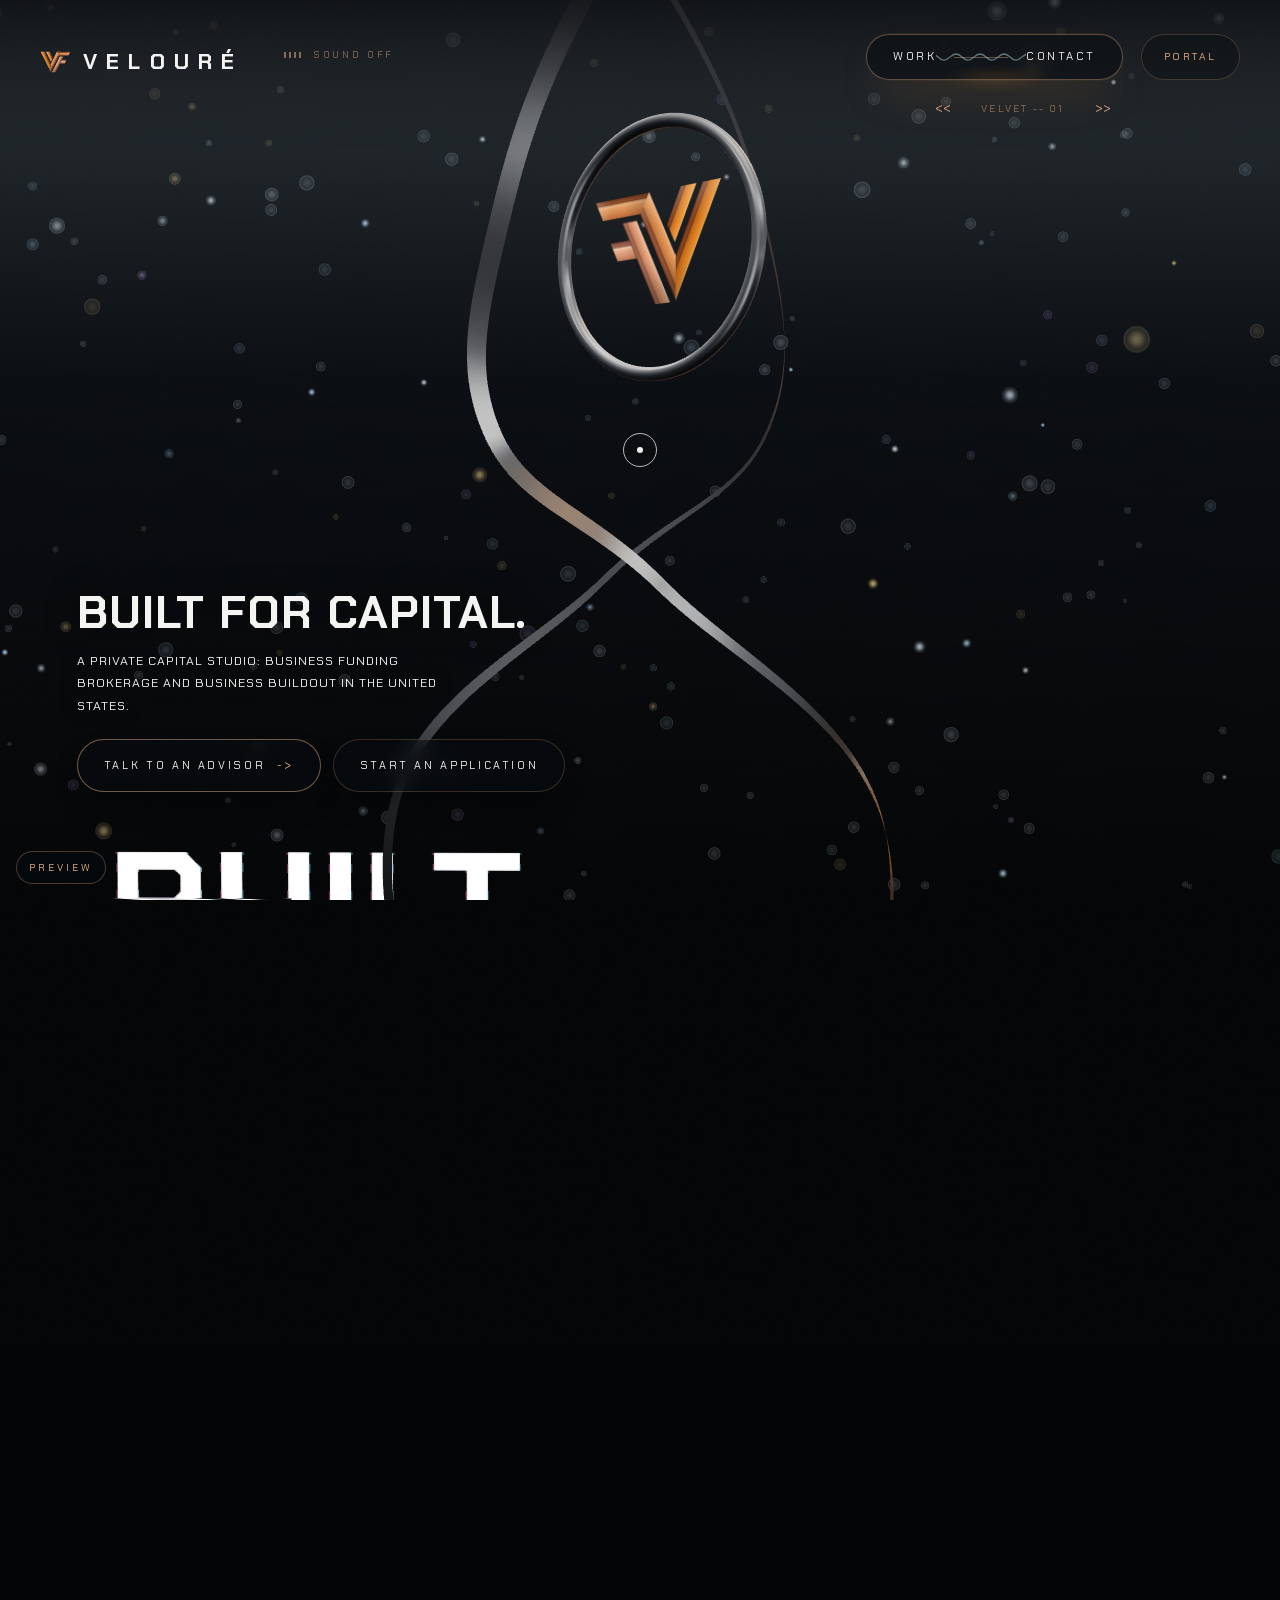
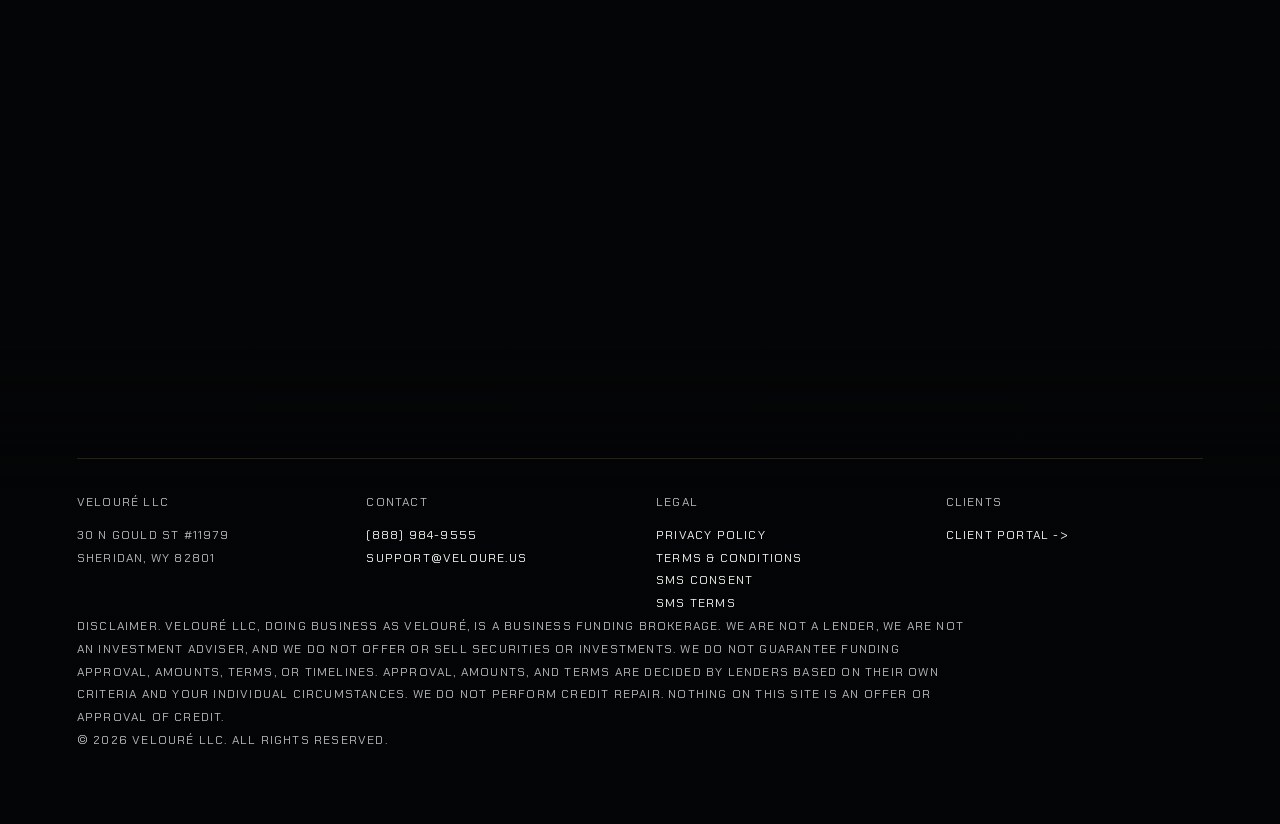
==== commit ce8c3e07: "Nav brand: logo 22 px tall, VELOURÉ name 22 px (ruling 2026-11-18); cache-busters -> 20261118e" ====
--- a/index.html
+++ b/index.html
@@ -31,8 +31,8 @@
 (function(){var ok=false;try{var c=document.createElement('canvas');ok=!!(window.WebGLRenderingContext&&(c.getContext('webgl2')||c.getContext('webgl')));}catch(e){}
 if(ok){var l=document.createElement('link');l.rel='modulepreload';l.href='vendor/three.module.min.js';document.head.appendChild(l);}else{document.documentElement.classList.add('no-world');}})();
 </script>
-<link rel="stylesheet" href="tokens.css?v=20261118d">
-<link rel="stylesheet" href="styles.css?v=20261118d">
+<link rel="stylesheet" href="tokens.css?v=20261118e">
+<link rel="stylesheet" href="styles.css?v=20261118e">
 <script type="application/ld+json">
 {"@context":"https://schema.org","@type":"FinancialService","name":"VELOURÉ","alternateName":"VELOURÉ LLC","url":"https://veloure.us/","logo":"https://veloure.us/assets/mark.svg","description":"Private capital studio: business funding brokerage and business buildout in the United States.","telephone":"+1-888-984-9555","email":"support@veloure.us","address":{"@type":"PostalAddress","streetAddress":"30 N Gould St #11979","addressLocality":"Sheridan","addressRegion":"WY","postalCode":"82801","addressCountry":"US"},"areaServed":"US"}
 </script>
@@ -340,8 +340,8 @@
 
 <aside class="badge" id="previewBadge" hidden aria-label="Preview mode">Preview</aside>
 
-<script type="module" src="world.js?v=20261118d"></script>
-<script src="ui.js?v=20261118d" defer></script>
-<script src="main.js?v=20261118d" defer></script>
+<script type="module" src="world.js?v=20261118e"></script>
+<script src="ui.js?v=20261118e" defer></script>
+<script src="main.js?v=20261118e" defer></script>
 </body>
 </html>
--- a/styles.css
+++ b/styles.css
@@ -75,8 +75,8 @@
 .nav::before{content:"";position:absolute;inset:0 0 auto;height:150px;background:linear-gradient(180deg,rgba(3,5,7,.75),rgba(3,5,7,0));pointer-events:none;z-index:-1}
 .nav > *{pointer-events:auto}
 .brand{display:flex;align-items:center;gap:12px;color:var(--white);padding:9px 0}
-.brand svg{width:26px;height:18px}
-.brand span{font-size:18px;letter-spacing:.42em;text-transform:uppercase;font-weight:700}
+.brand svg{width:31px;height:22px}
+.brand span{font-size:22px;letter-spacing:.42em;text-transform:uppercase;font-weight:700}
 .snd{display:flex;align-items:center;gap:3px;height:42px;padding:0 6px 0 22px;color:var(--tech-dim);transition:color .3s}
 .snd:hover,html.sound-on .snd{color:var(--tech)}
 .snd i{display:block;width:2px;height:6px;background:currentColor;transform-origin:50% 100%;transition:height .3s}
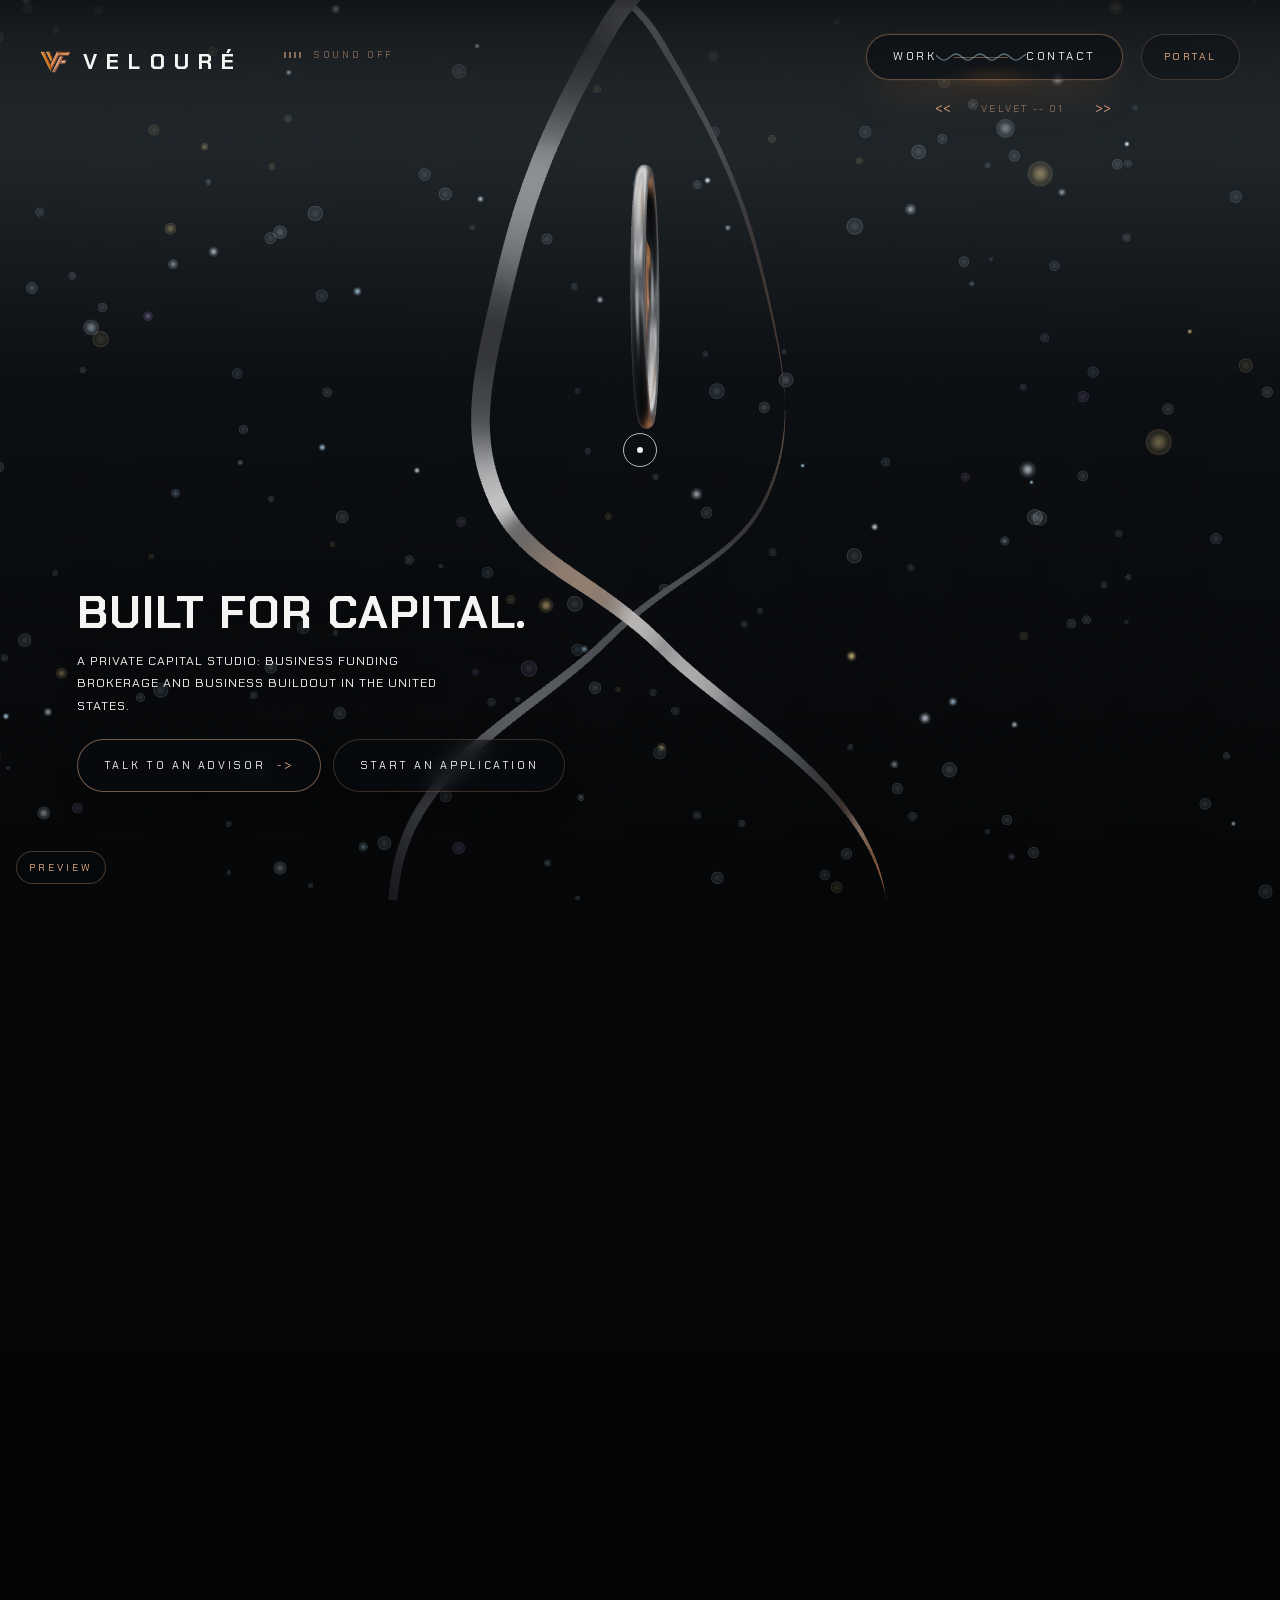
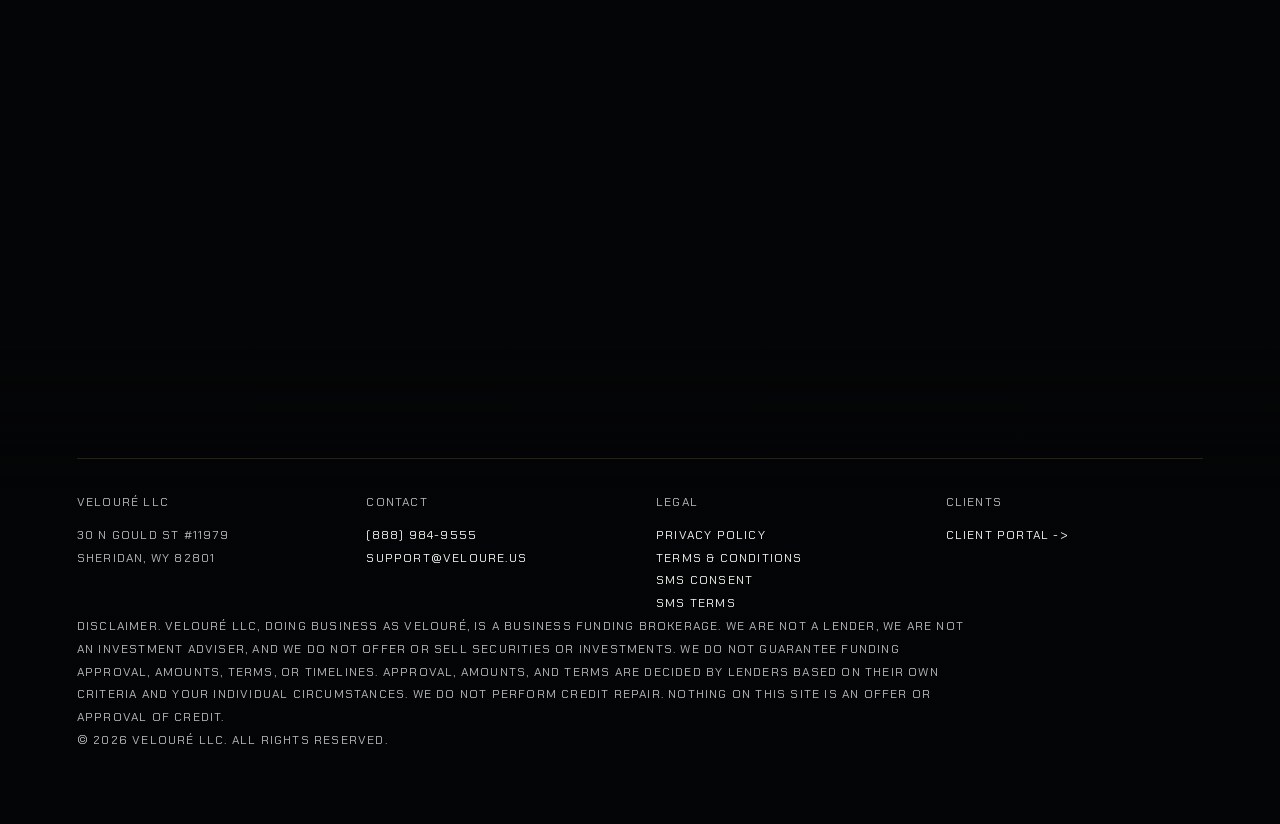
==== commit 8811a70e: "Statement dust: fade in/out over half a screen instead of popping (own material + uFade; ruling 2026" ====
--- a/index.html
+++ b/index.html
@@ -31,8 +31,8 @@
 (function(){var ok=false;try{var c=document.createElement('canvas');ok=!!(window.WebGLRenderingContext&&(c.getContext('webgl2')||c.getContext('webgl')));}catch(e){}
 if(ok){var l=document.createElement('link');l.rel='modulepreload';l.href='vendor/three.module.min.js';document.head.appendChild(l);}else{document.documentElement.classList.add('no-world');}})();
 </script>
-<link rel="stylesheet" href="tokens.css?v=20261118e">
-<link rel="stylesheet" href="styles.css?v=20261118e">
+<link rel="stylesheet" href="tokens.css?v=20261118f">
+<link rel="stylesheet" href="styles.css?v=20261118f">
 <script type="application/ld+json">
 {"@context":"https://schema.org","@type":"FinancialService","name":"VELOURÉ","alternateName":"VELOURÉ LLC","url":"https://veloure.us/","logo":"https://veloure.us/assets/mark.svg","description":"Private capital studio: business funding brokerage and business buildout in the United States.","telephone":"+1-888-984-9555","email":"support@veloure.us","address":{"@type":"PostalAddress","streetAddress":"30 N Gould St #11979","addressLocality":"Sheridan","addressRegion":"WY","postalCode":"82801","addressCountry":"US"},"areaServed":"US"}
 </script>
@@ -340,8 +340,8 @@
 
 <aside class="badge" id="previewBadge" hidden aria-label="Preview mode">Preview</aside>
 
-<script type="module" src="world.js?v=20261118e"></script>
-<script src="ui.js?v=20261118e" defer></script>
-<script src="main.js?v=20261118e" defer></script>
+<script type="module" src="world.js?v=20261118f"></script>
+<script src="ui.js?v=20261118f" defer></script>
+<script src="main.js?v=20261118f" defer></script>
 </body>
 </html>
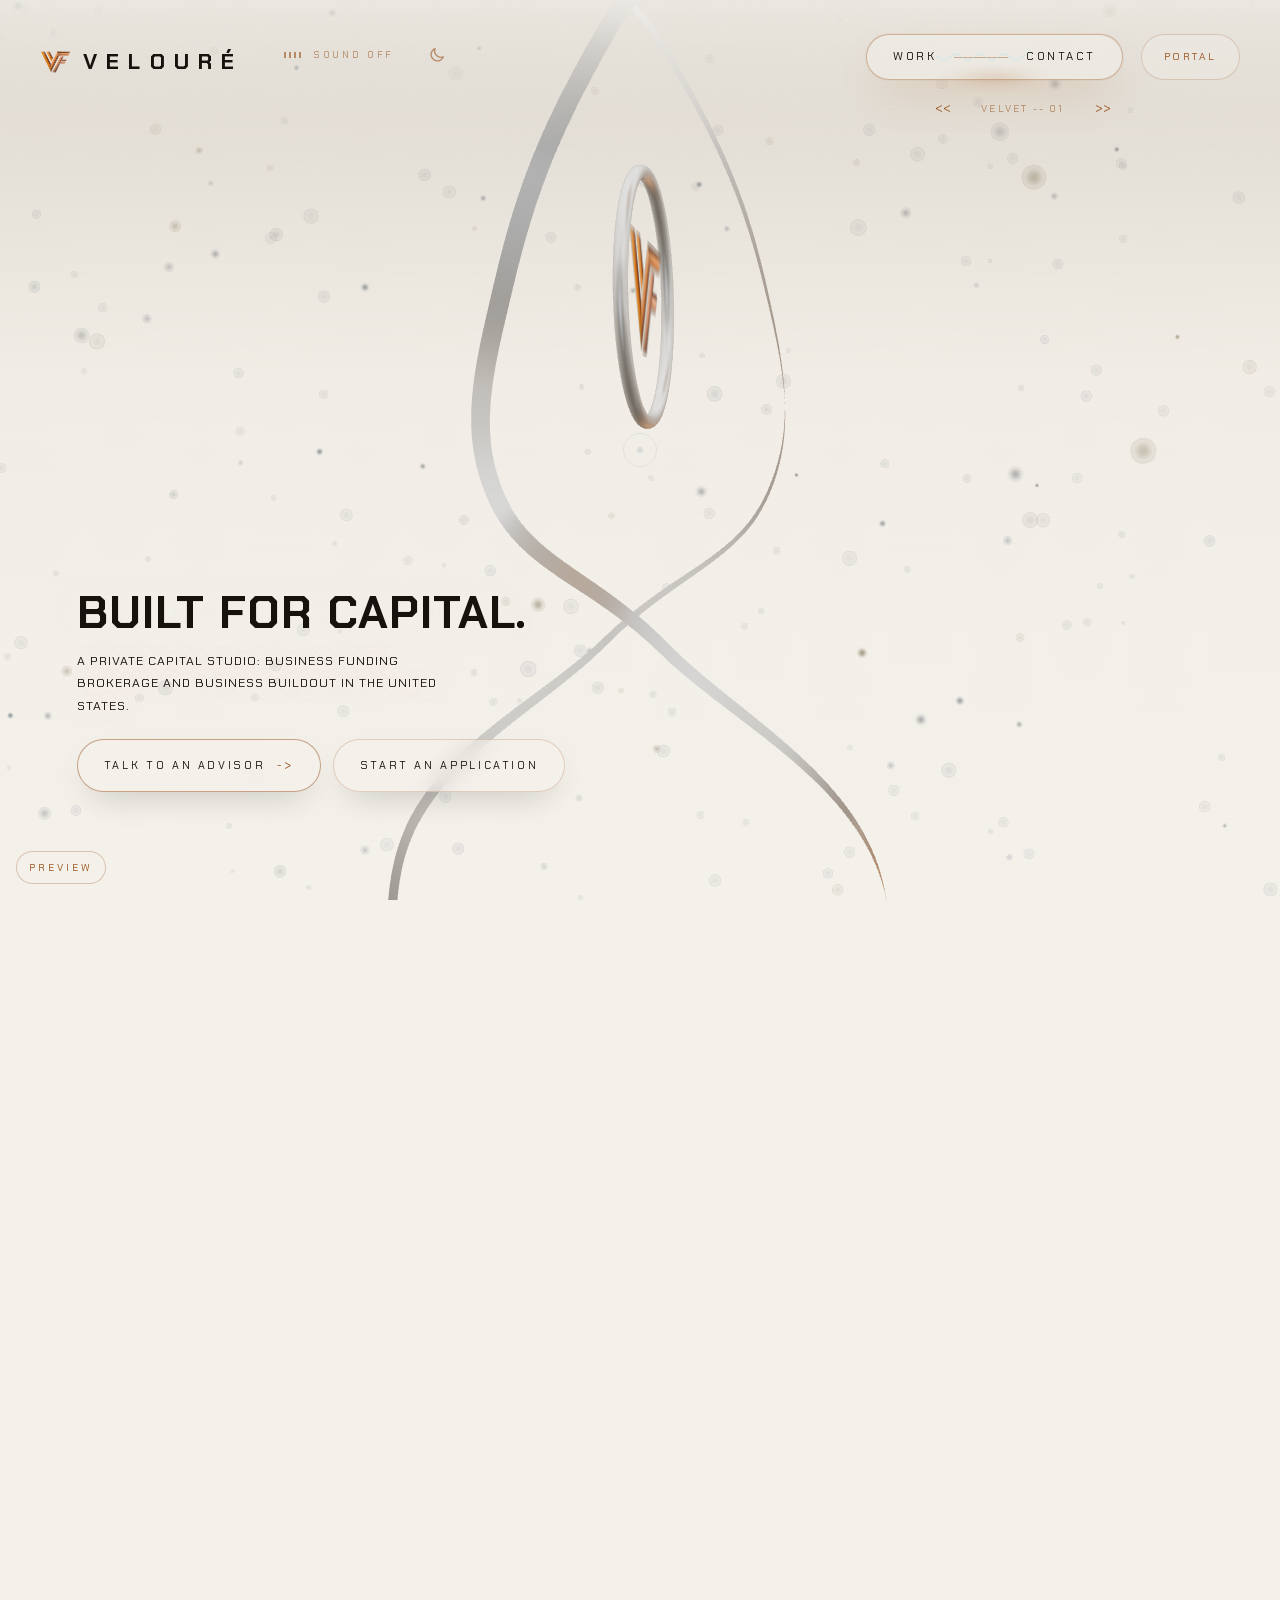
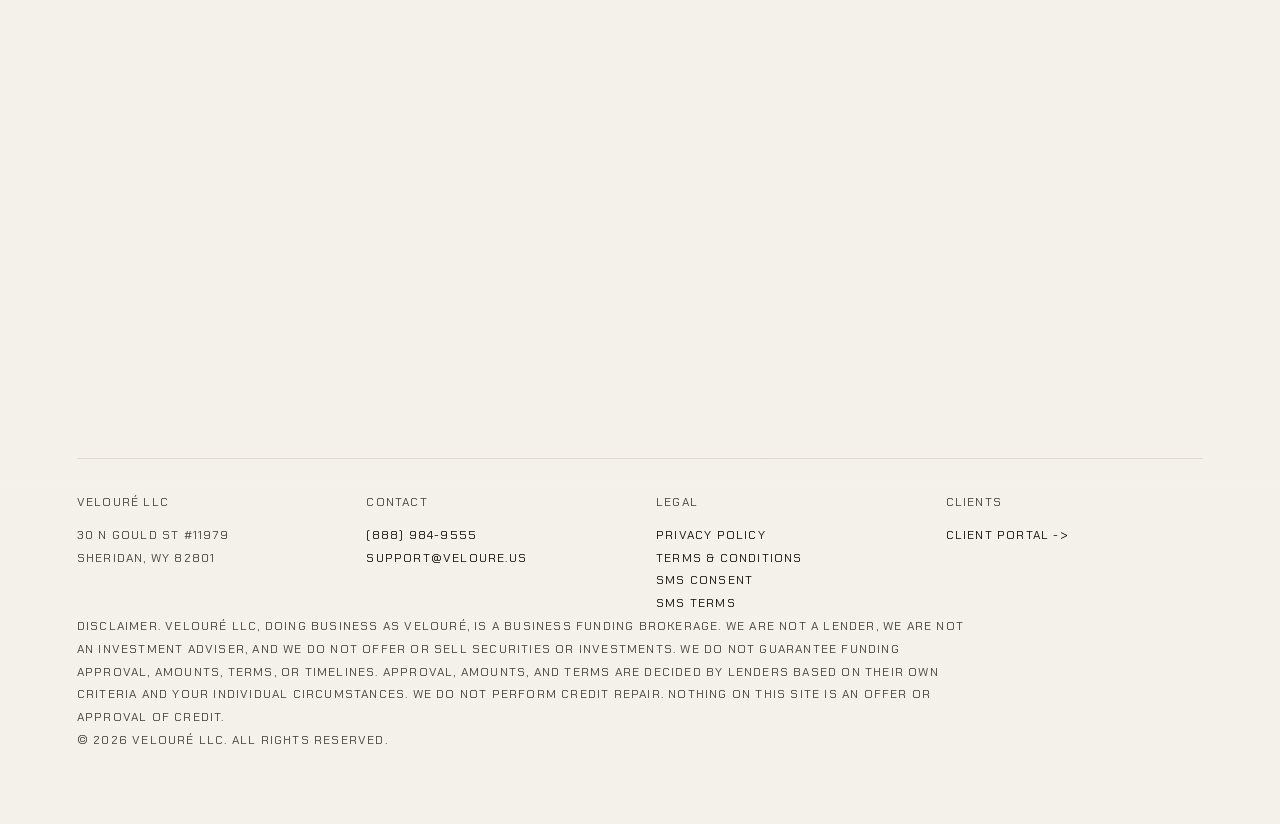
==== commit 16a99363: "Theme toggle: light by default, dark = portal app charcoal, remembered per device - tokens.css: full" ====
--- a/index.html
+++ b/index.html
@@ -5,7 +5,8 @@
 <meta name="viewport" content="width=device-width, initial-scale=1">
 <title>VELOURÉ — Built for Capital</title>
 <meta name="description" content="VELOURÉ is a private capital studio. We build businesses the way lenders want to see them, then put the file in front of the right capital.">
-<meta name="theme-color" content="#06080a">
+<meta name="theme-color" content="#F4F1EB">
+<script>(function(){var t='light';try{t=localStorage.getItem('veloure-theme')==='dark'?'dark':'light'}catch(e){}var h=document.documentElement;h.setAttribute('data-theme',t);var m=document.querySelector('meta[name="theme-color"]');if(m)m.setAttribute('content',t==='dark'?'#1C1C1C':'#F4F1EB')})();</script>
 <link rel="canonical" href="https://veloure.us/">
 <link rel="icon" href="assets/favicon.svg" type="image/svg+xml">
 <link rel="icon" href="assets/favicon-32.png" type="image/png" sizes="32x32">
@@ -31,8 +32,8 @@
 (function(){var ok=false;try{var c=document.createElement('canvas');ok=!!(window.WebGLRenderingContext&&(c.getContext('webgl2')||c.getContext('webgl')));}catch(e){}
 if(ok){var l=document.createElement('link');l.rel='modulepreload';l.href='vendor/three.module.min.js';document.head.appendChild(l);}else{document.documentElement.classList.add('no-world');}})();
 </script>
-<link rel="stylesheet" href="tokens.css?v=20261118f">
-<link rel="stylesheet" href="styles.css?v=20261118f">
+<link rel="stylesheet" href="tokens.css?v=20261118g">
+<link rel="stylesheet" href="styles.css?v=20261118g">
 <script type="application/ld+json">
 {"@context":"https://schema.org","@type":"FinancialService","name":"VELOURÉ","alternateName":"VELOURÉ LLC","url":"https://veloure.us/","logo":"https://veloure.us/assets/mark.svg","description":"Private capital studio: business funding brokerage and business buildout in the United States.","telephone":"+1-888-984-9555","email":"support@veloure.us","address":{"@type":"PostalAddress","streetAddress":"30 N Gould St #11979","addressLocality":"Sheridan","addressRegion":"WY","postalCode":"82801","addressCountry":"US"},"areaServed":"US"}
 </script>
@@ -57,6 +58,7 @@
 <nav class="nav ui" id="nav" aria-label="Primary">
   <a class="brand" href="#top" data-scroll="0" aria-label="VELOURÉ — home"><svg viewBox="0 0 350 248" aria-hidden="true"><use href="#vfMark"/></svg><span>VELOURÉ</span></a>
   <button class="snd" id="sndBtn" type="button" aria-pressed="false" aria-label="Ambient sound"><i></i><i></i><i></i><i></i><span>Sound off</span></button>
+  <button class="theme" id="themeBtn" type="button" aria-pressed="false" aria-label="Switch to dark theme"><svg class="moon" viewBox="0 0 24 24" aria-hidden="true"><path d="M20.5 14.5A8.5 8.5 0 0 1 9.5 3.5a8.5 8.5 0 1 0 11 11z"/></svg><svg class="sun" viewBox="0 0 24 24" aria-hidden="true"><circle cx="12" cy="12" r="4"/><path d="M12 2v2M12 20v2M4.93 4.93l1.41 1.41M17.66 17.66l1.41 1.41M2 12h2M20 12h2M4.93 19.07l1.41-1.41M17.66 6.34l1.41-1.41"/></svg></button>
   <div class="pill-wrap">
     <div class="pill" id="pill">
       <a href="#work" data-scroll="0.08">Work</a><i class="ln" aria-hidden="true"></i>
@@ -340,8 +342,8 @@
 
 <aside class="badge" id="previewBadge" hidden aria-label="Preview mode">Preview</aside>
 
-<script type="module" src="world.js?v=20261118f"></script>
-<script src="ui.js?v=20261118f" defer></script>
-<script src="main.js?v=20261118f" defer></script>
+<script type="module" src="world.js?v=20261118g"></script>
+<script src="ui.js?v=20261118g" defer></script>
+<script src="main.js?v=20261118g" defer></script>
 </body>
 </html>
--- a/tokens.css
+++ b/tokens.css
@@ -1,40 +1,56 @@
 /* VELOURÉ — brand tokens. Colour source of truth: the VF logo (2026-11-17 brand render, reference/brand/):
-   near-black surfaces, copper accent (mark sampled #CD7323 / #E2AC85 / #884224), neutral white (the VELOURE
-   letters #FAFBFB), steel/silver for chrome. Surfaces/ink were sampled from the 2026-11-07 Lovable build. */
+   copper accent (mark sampled #CD7323 / #E2AC85 / #884224), neutral ink, steel/silver for chrome.
+   Two themes (ruling 2026-11-18): LIGHT is the default for first-time visitors; DARK is the portal app's own palette
+   (app.velourefunding.com :root — canvas #1c1c1c, panels #232323/#2a2a2a, well #171717, ink #ede6d8/#c9c3b7/#a39e93/#7a766d).
+   The theme is html[data-theme="light"|"dark"], set before paint by the inline script in <head> and remembered in
+   localStorage('veloure-theme'). Every colour in styles.css / legal.css / world.js reads these tokens — never hard-code a theme colour. */
 :root {
-  /* surfaces */
-  --bg: #0C0D10;            /* page — Lovable's near-black (sampled #0E0F12 / #090B0B) */
-  --bg-2: #111215;          /* nav bar / raised plates */
-  --bg-3: #16181C;          /* hover surfaces */
-  --plate: rgba(255,255,255,.035);
-  --plate-2: rgba(255,255,255,.06);
-  --rule: rgba(243,245,245,.10);
-  --rule-strong: rgba(243,245,245,.18);
+  /* ---------- LIGHT (default) ---------- */
+  --bg: #F4F1EB;            /* page — warm paper */
+  --bg-2: #ECE8E1;          /* nav bar / raised plates */
+  --bg-3: #E4DFD7;          /* hover surfaces, select options */
+  --bg-rgb: 244,241,235;
+  --on-rgb: 23,18,14;       /* ink as r,g,b — for the alpha overlays (plates, rules, hairlines) */
+  --scrim-rgb: 244,241,235; /* glass panels / scrims are frosted paper on light */
+  --shadow-rgb: 23,18,14;   /* drop shadows and the modal backdrop */
+  --shadow-strong: rgba(23,18,14,.28);
+  --plate: rgba(23,18,14,.04);
+  --plate-2: rgba(23,18,14,.07);
+  --rule: rgba(23,18,14,.12);
+  --rule-strong: rgba(23,18,14,.22);
+  --glass: linear-gradient(160deg, rgba(252,250,246,.94) 0%, rgba(244,241,235,.92) 100%);
+  --glass-edge: rgba(154,85,32,.28);
 
   /* ink */
-  --ink: #F3F5F5;           /* headlines, primary text (Lovable headline #F3F5F5) */
-  --ink-2: #B8B9BC;         /* body / lede (Lovable lede #B8B9BC) */
-  --muted: #8A8C91;         /* labels (Lovable nav links #A5A6A9 / #77787B) */
-  --faint: #5C5E63;         /* placeholders, mount hints */
+  --ink: #17120E;           /* headlines, primary text (16.5:1) */
+  --ink-2: #4A433C;         /* body / lede (8.6:1) */
+  --muted: #6E665E;         /* labels (5.0:1) */
+  --faint: #746B62;         /* placeholders, mount hints (4.6:1) */
+  --white: var(--ink);      /* legacy name used by styles.css for "the text colour" */
 
-  /* accent — the one colour: copper from the VF mark (ruling 2026-11-17; replaced the shield's sky blue) */
-  --accent: #D4823A;        /* orange-copper — lines, borders, glows (mark #CD7323 lifted for screens) */
-  --accent-bright: #F0C39C; /* lit copper edge — highlights on dark */
-  --accent-deep: #884224;   /* dark copper — large fills only */
-  --accent-ink: #2A1507;    /* bronze — text on copper */
-  --accent-rgb: 212,130,58;
-  --accent-line: rgba(212,130,58,.40);
-  --accent-soft: rgba(212,130,58,.10);
+  /* accent — the one colour: copper from the VF mark (ruling 2026-11-17) */
+  --accent: #A85A1B;        /* copper for light — lines, borders, fills (4.5:1 on paper; white text on it 5.1:1) */
+  --accent-bright: #D4823A; /* lit copper edge — glows and gradients */
+  --accent-deep: #7A3C14;   /* dark copper — large fills, strong text */
+  --accent-ink: #FFF7EE;    /* text on copper */
+  --accent-rgb: 168,90,27;
+  --accent-line: rgba(168,90,27,.45);
+  --accent-soft: rgba(168,90,27,.10);
+  --tech: #9A5520;          /* technical labels (5.0:1) — the "lit copper" of the dark theme, deepened for paper */
+  --tech-rgb: 154,85,32;
+  --tech-dim: rgba(154,85,32,.62);
 
   /* metal */
-  --silver: #C9CDD3;
+  --silver: #5F656E;        /* steel text on paper (5.2:1) */
   --silver-2: #8A9099;
-  --silver-grad: linear-gradient(100deg, #F4F5F7 0%, #AEB4BD 38%, #F0F1F3 62%, #8A9099 100%);
-  --copper-grad: linear-gradient(100deg, #F0C39C 0%, #CD7323 38%, #E2AC85 62%, #884224 100%);
+  --silver-rgb: 95,101,110;
+  --silver-grad: linear-gradient(100deg, #6B7079 0%, #3E434A 38%, #767C85 62%, #2E3238 100%);
+  --copper-grad: linear-gradient(100deg, #D4823A 0%, #A85A1B 38%, #C8702E 62%, #7A3C14 100%);
 
   /* status */
-  --ok: #7FD3A6;
-  --err: #F08A8A;
+  --ok: #1F7A4A;
+  --err: #B3261E;
+  --err-rgb: 179,38,30;
 
   /* layout */
   --nav-h: 72px;
@@ -42,5 +58,52 @@
   --max: 1480px;
   --ease: cubic-bezier(.2,.7,.2,1);
 
+  color-scheme: light;
+}
+
+html[data-theme="dark"] {
+  /* ---------- DARK = the portal app's palette ---------- */
+  --bg: #1C1C1C;            /* app canvas */
+  --bg-2: #232323;          /* app panel */
+  --bg-3: #2A2A2A;          /* app panel-2 */
+  --bg-rgb: 28,28,28;
+  --on-rgb: 237,230,216;    /* app ink #ede6d8 as r,g,b — the app's glass/edge overlays are built on it */
+  --scrim-rgb: 20,20,20;
+  --shadow-rgb: 0,0,0;
+  --shadow-strong: rgba(0,0,0,.9);
+  --plate: rgba(237,230,216,.035);
+  --plate-2: rgba(237,230,216,.06);
+  --rule: rgba(237,230,216,.10);     /* app --edge */
+  --rule-strong: rgba(237,230,216,.22); /* app --rule-strong */
+  --glass: linear-gradient(160deg, rgba(35,35,35,.92) 0%, rgba(28,28,28,.88) 100%);
+  --glass-edge: rgba(226,172,133,.2);
+
+  --ink: #EDE6D8;
+  --ink-2: #C9C3B7;
+  --muted: #A39E93;
+  --faint: #7A766D;
+  --white: var(--ink);
+
+  --accent: #D4823A;
+  --accent-bright: #F0C39C;
+  --accent-deep: #884224;
+  --accent-ink: #2A1507;
+  --accent-rgb: 212,130,58;
+  --accent-line: rgba(212,130,58,.40);
+  --accent-soft: rgba(212,130,58,.10);
+  --tech: #E2AC85;
+  --tech-rgb: 226,172,133;
+  --tech-dim: rgba(226,172,133,.55);
+
+  --silver: #C9CDD3;
+  --silver-2: #8A9099;
+  --silver-rgb: 200,208,214;
+  --silver-grad: linear-gradient(100deg, #F4F5F7 0%, #AEB4BD 38%, #F0F1F3 62%, #8A9099 100%);
+  --copper-grad: linear-gradient(100deg, #F0C39C 0%, #CD7323 38%, #E2AC85 62%, #884224 100%);
+
+  --ok: #7FD3A6;
+  --err: #F08A8A;
+  --err-rgb: 240,138,138;
+
   color-scheme: dark;
 }
--- a/styles.css
+++ b/styles.css
@@ -14,30 +14,25 @@
 :root{
   --ui:'Chakra Petch','Share Tech Mono',ui-monospace,Consolas,monospace;
   --mono:'Share Tech Mono',ui-monospace,Consolas,monospace;
-  --tech:#E2AC85;
-  --tech-dim:rgba(226,172,133,.55);
-  --white:#F4F4F2;
   --ease:cubic-bezier(.22,1,.36,1);
-  --glass:linear-gradient(160deg,rgba(10,14,19,.9) 0%,rgba(6,8,11,.86) 100%);
-  --glass-edge:rgba(226,172,133,.2);
 }
 
 /* ---------- base ---------- */
 *{box-sizing:border-box}
-html{scroll-behavior:smooth;-webkit-text-size-adjust:100%;background:#040506}
+html{scroll-behavior:smooth;-webkit-text-size-adjust:100%;background:var(--bg)}
 @media (prefers-reduced-motion:reduce){html{scroll-behavior:auto}}
-.skip{position:absolute;left:-9999px;top:12px;z-index:60;padding:10px 14px;background:var(--tech);color:#0C0D10;font-size:11px;letter-spacing:.2em;text-transform:uppercase}.skip:focus{left:12px}
+.skip{position:absolute;left:-9999px;top:12px;z-index:60;padding:10px 14px;background:var(--tech);color:var(--bg);font-size:11px;letter-spacing:.2em;text-transform:uppercase}.skip:focus{left:12px}
 body{
   margin:0;color:var(--ink);background:transparent;
   font-family:var(--ui);font-weight:400;font-size:13px;line-height:1.7;letter-spacing:.06em;
   -webkit-font-smoothing:antialiased;-moz-osx-font-smoothing:grayscale;overflow-x:hidden;
 }
 html.modal-open body{overflow:hidden}
-html.no-world body{background:radial-gradient(90% 60% at 50% -10%,#3B4147 0%,#0c0e12 55%,#040506 100%) fixed}
+html.no-world body{background:radial-gradient(90% 60% at 50% -10%,var(--bg-3) 0%,var(--bg-2) 55%,var(--bg) 100%) fixed}
 a{color:inherit;text-decoration:none}
 button{font:inherit;color:inherit;background:none;border:0;padding:0;cursor:pointer;letter-spacing:inherit}
 img,svg{display:block}
-::selection{background:rgba(212,130,58,.35);color:#fff}
+::selection{background:rgba(var(--accent-rgb),.35);color:var(--ink)}
 .defs{position:absolute;width:0;height:0;overflow:hidden}
 .sr{position:absolute !important;width:1px;height:1px;margin:-1px;padding:0;overflow:hidden;clip:rect(0 0 0 0);white-space:nowrap;border:0}
 .k{font-size:10.5px;letter-spacing:.3em;text-transform:uppercase;color:var(--tech);margin:0 0 14px}
@@ -51,10 +46,10 @@
 main{position:relative;z-index:2}
 
 /* ---------- loader: the slash disc ---------- */
-.loader{position:fixed;inset:0;z-index:100;background:#030405;display:grid;place-items:center;transition:opacity 1.1s var(--ease),visibility 1.1s}
-.loader::before{content:"";position:absolute;left:50%;top:50%;width:min(46vmin,46vh);aspect-ratio:1;transform:translate(-50%,-50%);border-radius:50%;box-shadow:0 0 0 1px rgba(226,172,133,.45),0 0 60px -10px rgba(212,130,58,.75),inset 0 0 50px -20px rgba(212,130,58,.55)}
+.loader{position:fixed;inset:0;z-index:100;background:var(--bg);display:grid;place-items:center;transition:opacity 1.1s var(--ease),visibility 1.1s}
+.loader::before{content:"";position:absolute;left:50%;top:50%;width:min(46vmin,46vh);aspect-ratio:1;transform:translate(-50%,-50%);border-radius:50%;box-shadow:0 0 0 1px rgba(var(--tech-rgb),.45),0 0 60px -10px rgba(var(--accent-rgb),.75),inset 0 0 50px -20px rgba(var(--accent-rgb),.55)}
 .loader canvas{position:relative;z-index:1}
-.ld-brand{position:absolute;left:50%;bottom:9vh;transform:translateX(-50%);font-size:10.5px;letter-spacing:.5em;text-transform:uppercase;color:var(--tech-dim)}
+.ld-brand{position:absolute;left:50%;bottom:9vh;transform:translateX(-50%);font-size:10.5px;letter-spacing:.5em;text-transform:uppercase;color:var(--tech)}
 html.loaded .loader{opacity:0;visibility:hidden;pointer-events:none}
 
 /* ---------- cursor ---------- */
@@ -62,9 +57,9 @@
 .cursor{position:fixed;left:0;top:0;z-index:120;pointer-events:none;mix-blend-mode:difference;display:none}
 html.has-cursor .cursor{display:block}
 .cursor i{position:absolute;left:0;top:0;border-radius:50%;transform:translate(-50%,-50%)}
-.cursor .dot{width:6px;height:6px;background:#fff}
-.cursor .ring{width:34px;height:34px;border:1px solid rgba(255,255,255,.75);transition:transform .3s var(--ease),border-color .3s,width .3s,height .3s}
-.cursor.hot .ring,html.card-hover .cursor .ring{transform:translate(-50%,-50%) scale(1.6);border-color:#fff}
+.cursor .dot{width:6px;height:6px;background:var(--ink)}
+.cursor .ring{width:34px;height:34px;border:1px solid rgba(var(--on-rgb),.75);transition:transform .3s var(--ease),border-color .3s,width .3s,height .3s}
+.cursor.hot .ring,html.card-hover .cursor .ring{transform:translate(-50%,-50%) scale(1.6);border-color:var(--ink)}
 .cursor.down .ring{transform:translate(-50%,-50%) scale(.75)}
 
 /* ---------- interface ---------- */
@@ -72,7 +67,7 @@
 .nav{position:fixed;left:0;right:0;top:0;z-index:40;display:flex;align-items:flex-start;gap:18px;padding:34px 40px 0;pointer-events:none;
   opacity:0;transform:translateY(-10px);transition:opacity 1s var(--ease) .3s,transform 1s var(--ease) .3s}
 html.loaded .nav{opacity:1;transform:none}
-.nav::before{content:"";position:absolute;inset:0 0 auto;height:150px;background:linear-gradient(180deg,rgba(3,5,7,.75),rgba(3,5,7,0));pointer-events:none;z-index:-1}
+.nav::before{content:"";position:absolute;inset:0 0 auto;height:150px;background:linear-gradient(180deg,rgba(var(--scrim-rgb),.75),rgba(var(--scrim-rgb),0));pointer-events:none;z-index:-1}
 .nav > *{pointer-events:auto}
 .brand{display:flex;align-items:center;gap:12px;color:var(--white);padding:9px 0}
 .brand svg{width:31px;height:22px}
@@ -84,24 +79,28 @@
 html.sound-on .snd i:nth-child(2){animation-delay:-.3s}html.sound-on .snd i:nth-child(3){animation-delay:-.6s}html.sound-on .snd i:nth-child(4){animation-delay:-.15s}
 @keyframes eq{0%,100%{height:5px}50%{height:14px}}
 .snd span{margin-left:10px;font-size:9.5px;letter-spacing:.3em;text-transform:uppercase}
+.theme{display:flex;align-items:center;justify-content:center;width:38px;height:42px;color:var(--tech-dim);transition:color .3s}
+.theme:hover{color:var(--tech)}
+.theme svg{width:18px;height:18px;display:block;fill:none;stroke:currentColor;stroke-width:1.7;stroke-linecap:round;stroke-linejoin:round}
+.theme .sun{display:none}html[data-theme="dark"] .theme .sun{display:block}html[data-theme="dark"] .theme .moon{display:none}
 .pill-wrap{margin-left:auto;position:relative;display:grid;justify-items:end;gap:12px}
-.pill{position:relative;display:flex;align-items:center;height:46px;padding:0 24px;border-radius:999px;border:1px solid rgba(226,172,133,.38);background:rgba(6,10,14,.5);backdrop-filter:blur(12px);-webkit-backdrop-filter:blur(12px);
-  box-shadow:0 0 0 1px rgba(212,130,58,.06),0 20px 44px -16px rgba(212,130,58,.35)}
-.pill::after{content:"";position:absolute;left:14%;right:14%;bottom:-20px;height:24px;border-radius:50%;background:radial-gradient(50% 50% at 50% 0%,rgba(212,130,58,.6),rgba(212,130,58,0) 70%);filter:blur(6px);opacity:.85;pointer-events:none}
+.pill{position:relative;display:flex;align-items:center;height:46px;padding:0 24px;border-radius:999px;border:1px solid rgba(var(--tech-rgb),.38);background:rgba(var(--scrim-rgb),.5);backdrop-filter:blur(12px);-webkit-backdrop-filter:blur(12px);
+  box-shadow:0 0 0 1px rgba(var(--accent-rgb),.06),0 20px 44px -16px rgba(var(--accent-rgb),.35)}
+.pill::after{content:"";position:absolute;left:14%;right:14%;bottom:-20px;height:24px;border-radius:50%;background:radial-gradient(50% 50% at 50% 0%,rgba(var(--accent-rgb),.6),rgba(var(--accent-rgb),0) 70%);filter:blur(6px);opacity:.85;pointer-events:none}
 .pill a{position:relative;font-size:11.5px;letter-spacing:.22em;text-transform:uppercase;color:var(--white);padding:12px 2px;transition:text-shadow .3s,color .3s}
-.pill a:hover{text-shadow:0 0 14px rgba(226,172,133,.9)}
+.pill a:hover{text-shadow:0 0 14px rgba(var(--tech-rgb),.9)}
 .pill .ln{position:relative;width:54px;height:12px;margin:0 16px;flex:0 0 auto;--amp:0;--ph:0}
-.pill .ln::before{content:"";position:absolute;left:0;right:0;top:50%;height:1px;background:rgba(226,172,133,.75);opacity:calc(1 - var(--amp))}
+.pill .ln::before{content:"";position:absolute;left:0;right:0;top:50%;height:1px;background:rgba(var(--tech-rgb),.75);opacity:calc(1 - var(--amp))}
 .pill .ln::after{content:"";position:absolute;left:-18px;right:-18px;top:0;bottom:0;opacity:var(--amp);
   background-image:url("data:image/svg+xml;utf8,<svg xmlns='http://www.w3.org/2000/svg' width='24' height='12' viewBox='0 0 24 12'><path d='M0 6 Q6 0 12 6 T24 6' fill='none' stroke='%23BFE3EC' stroke-width='1.2'/></svg>");
   background-repeat:repeat-x;background-position:calc(var(--ph) * 1px) center;background-size:24px 12px}
 .player{display:flex;align-items:center;gap:12px;padding-right:8px;font-size:10px;letter-spacing:.22em;text-transform:uppercase;color:var(--tech-dim)}
 .player button{color:var(--tech);letter-spacing:0;font-size:12px;padding:6px 4px;transition:text-shadow .3s}
-.player button:hover{text-shadow:0 0 12px rgba(226,172,133,.9)}
+.player button:hover{text-shadow:0 0 12px rgba(var(--tech-rgb),.9)}
 .player .pn{min-width:112px;text-align:center}
 html.sound-on .player .pn{color:var(--tech)}
-.login{display:inline-flex;align-items:center;height:46px;padding:0 22px;border-radius:999px;border:1px solid rgba(226,172,133,.22);background:rgba(6,10,14,.35);backdrop-filter:blur(12px);font-size:10.5px;letter-spacing:.24em;text-transform:uppercase;color:var(--tech);transition:border-color .3s,box-shadow .4s}
-.login:hover{border-color:var(--tech);box-shadow:0 0 24px -6px rgba(212,130,58,.55)}
+.login{display:inline-flex;align-items:center;height:46px;padding:0 22px;border-radius:999px;border:1px solid rgba(var(--tech-rgb),.22);background:rgba(var(--scrim-rgb),.35);backdrop-filter:blur(12px);font-size:10.5px;letter-spacing:.24em;text-transform:uppercase;color:var(--tech);transition:border-color .3s,box-shadow .4s}
+.login:hover{border-color:var(--tech);box-shadow:0 0 24px -6px rgba(var(--accent-rgb),.55)}
 
 /* ---------- stations ---------- */
 .scene{position:relative;min-height:100vh}
@@ -118,8 +117,8 @@
 
 /* hero copy (ruling 2026-11-18: headline + line + two buttons visible for everyone) */
 .hero-copy{left:6vw;bottom:12vh;width:min(560px,60vw);z-index:3}
-.hero-copy h1{margin:0 0 14px;font-weight:700;text-transform:uppercase;font-size:clamp(30px,3.6vw,54px);line-height:1.02;letter-spacing:.02em;color:var(--white);text-shadow:0 2px 30px rgba(0,0,0,.6)}
-.hero-copy p{max-width:46ch;text-shadow:0 1px 18px rgba(0,0,0,.7)}
+.hero-copy h1{margin:0 0 14px;font-weight:700;text-transform:uppercase;font-size:clamp(30px,3.6vw,54px);line-height:1.02;letter-spacing:.02em;color:var(--white);text-shadow:0 2px 30px rgba(var(--bg-rgb),.6)}
+.hero-copy p{max-width:46ch;text-shadow:0 1px 18px rgba(var(--bg-rgb),.7)}
 .hero-cta{display:flex;flex-wrap:wrap;gap:12px;margin-top:22px}
 .hero-cta .btn{min-height:44px}
 @keyframes cue{0%,100%{opacity:1}50%{opacity:.4}}
@@ -134,10 +133,10 @@
 .arrows{list-style:none;margin:0 0 22px;padding:0;display:grid;gap:8px}
 .arrows a{display:inline-flex;gap:14px;align-items:baseline;font-size:13px;letter-spacing:.2em;text-transform:uppercase;color:var(--white);transition:color .3s,text-shadow .3s,transform .4s var(--ease)}
 .arrows a i{font-style:normal;color:var(--tech);letter-spacing:0}
-.arrows a:hover{color:#fff;text-shadow:0 0 16px rgba(226,172,133,.8);transform:translateX(6px)}
-.ask{display:inline-flex;align-items:center;gap:6px;height:44px;padding:0 22px;border-radius:999px;border:1px solid rgba(226,172,133,.45);background:rgba(6,10,14,.55);backdrop-filter:blur(10px);font-size:11px;letter-spacing:.22em;text-transform:uppercase;color:var(--white);box-shadow:0 18px 40px -18px rgba(212,130,58,.45);transition:border-color .3s,box-shadow .4s}
+.arrows a:hover{color:var(--ink);text-shadow:0 0 16px rgba(var(--tech-rgb),.8);transform:translateX(6px)}
+.ask{display:inline-flex;align-items:center;gap:6px;height:44px;padding:0 22px;border-radius:999px;border:1px solid rgba(var(--tech-rgb),.45);background:rgba(var(--scrim-rgb),.55);backdrop-filter:blur(10px);font-size:11px;letter-spacing:.22em;text-transform:uppercase;color:var(--white);box-shadow:0 18px 40px -18px rgba(var(--accent-rgb),.45);transition:border-color .3s,box-shadow .4s}
 .ask span{color:var(--tech);animation:cue 1.6s ease-in-out infinite}
-.ask:hover{border-color:var(--tech);box-shadow:0 0 28px -6px rgba(212,130,58,.6)}
+.ask:hover{border-color:var(--tech);box-shadow:0 0 28px -6px rgba(var(--accent-rgb),.6)}
 .hint-pick{position:sticky;top:calc(100vh - 70px);display:block;margin:0 6vw 0 auto;width:max-content;font-size:10px;letter-spacing:.3em;text-transform:uppercase;color:var(--tech-dim)}
 html:not(.world-on) .hint-pick{display:none}
 
@@ -145,49 +144,49 @@
 .big i{font-style:normal;color:var(--tech)}
 .arrow-link{display:inline-flex;gap:14px;font-size:12.5px;letter-spacing:.24em;text-transform:uppercase;color:var(--white);transition:transform .4s var(--ease),text-shadow .3s}
 .arrow-link i{font-style:normal;color:var(--tech)}
-.arrow-link:hover{transform:translateX(6px);text-shadow:0 0 14px rgba(226,172,133,.8)}
+.arrow-link:hover{transform:translateX(6px);text-shadow:0 0 14px rgba(var(--tech-rgb),.8)}
 .ctas{display:flex;flex-wrap:wrap;gap:12px;margin-top:8px}
 
 .btn{display:inline-flex;align-items:center;gap:12px;white-space:nowrap;font-size:11px;letter-spacing:.24em;text-transform:uppercase;color:var(--white);
-  padding:16px 26px;border-radius:999px;border:1px solid rgba(226,172,133,.5);background:rgba(8,14,18,.4);backdrop-filter:blur(10px);-webkit-backdrop-filter:blur(10px);
-  box-shadow:0 14px 34px -16px rgba(0,0,0,.9);transition:transform .4s var(--ease),border-color .3s,background .3s,box-shadow .5s var(--ease)}
-.btn:hover{transform:translateY(-1px);border-color:var(--tech);background:rgba(212,130,58,.12);box-shadow:0 0 28px -4px rgba(212,130,58,.45),0 18px 40px -14px rgba(0,0,0,.9)}
+  padding:16px 26px;border-radius:999px;border:1px solid rgba(var(--tech-rgb),.5);background:rgba(var(--scrim-rgb),.4);backdrop-filter:blur(10px);-webkit-backdrop-filter:blur(10px);
+  box-shadow:0 14px 34px -16px var(--shadow-strong);transition:transform .4s var(--ease),border-color .3s,background .3s,box-shadow .5s var(--ease)}
+.btn:hover{transform:translateY(-1px);border-color:var(--tech);background:rgba(var(--accent-rgb),.12);box-shadow:0 0 28px -4px rgba(var(--accent-rgb),.45),0 18px 40px -14px var(--shadow-strong)}
 .btn i,.btn .ar{font-style:normal;color:var(--tech);display:inline-block;transition:transform .35s var(--ease)}
 .btn:hover i,.btn:hover .ar{transform:translateX(4px)}
-.btn.ghost,.btn-ghost{border-color:rgba(226,172,133,.22)}
+.btn.ghost,.btn-ghost{border-color:rgba(var(--tech-rgb),.22)}
 .btn[disabled]{cursor:not-allowed;opacity:.5}
 .btn-sm{padding:12px 18px;font-size:10.5px}
 
 /* the glitch: DOM text splits while the page moves */
 html.scrolling .gl{animation:glitch .22s steps(2) infinite}
-@keyframes glitch{0%{text-shadow:-2px 0 rgba(226,140,70,.7),2px 0 rgba(200,208,214,.6);transform:translateX(0)}50%{text-shadow:2px 0 rgba(226,140,70,.7),-2px 0 rgba(200,208,214,.6);transform:translateX(1px)}100%{text-shadow:-1px 0 rgba(226,140,70,.6),1px 0 rgba(200,208,214,.5);transform:translateX(0)}}
+@keyframes glitch{0%{text-shadow:-2px 0 rgba(var(--accent-rgb),.7),2px 0 rgba(var(--silver-rgb),.6);transform:translateX(0)}50%{text-shadow:2px 0 rgba(var(--accent-rgb),.7),-2px 0 rgba(var(--silver-rgb),.6);transform:translateX(1px)}100%{text-shadow:-1px 0 rgba(var(--accent-rgb),.6),1px 0 rgba(var(--silver-rgb),.5);transform:translateX(0)}}
 @media (prefers-reduced-motion:reduce){html.scrolling .gl{animation:none}}
 
 /* a11y list of the cards: hidden until focused with the keyboard */
 .sr-list{position:absolute;left:6vw;top:14vh;margin:0;padding:0;list-style:none;display:grid;gap:6px;opacity:0;pointer-events:none;transition:opacity .3s}
 .sr-list:focus-within{opacity:1;pointer-events:auto}
-.sr-list button{font-size:11px;letter-spacing:.18em;text-transform:uppercase;color:var(--white);padding:8px 12px;border:1px solid var(--glass-edge);border-radius:8px;background:rgba(6,10,14,.7)}
+.sr-list button{font-size:11px;letter-spacing:.18em;text-transform:uppercase;color:var(--white);padding:8px 12px;border:1px solid var(--glass-edge);border-radius:8px;background:rgba(var(--scrim-rgb),.7)}
 .sr-list button:focus-visible{outline:1px solid var(--tech);outline-offset:2px}
 
 /* ---------- footer ---------- */
-.foot{padding:12vh 6vw 8vh;background:linear-gradient(180deg,rgba(4,5,6,0),rgba(4,5,6,.9) 30%);}
-.foot-grid{display:grid;grid-template-columns:repeat(4,minmax(0,1fr));gap:32px;padding-top:32px;border-top:1px solid rgba(226,172,133,.16)}
+.foot{padding:12vh 6vw 8vh;background:linear-gradient(180deg,rgba(var(--scrim-rgb),0),rgba(var(--scrim-rgb),.9) 30%);}
+.foot-grid{display:grid;grid-template-columns:repeat(4,minmax(0,1fr));gap:32px;padding-top:32px;border-top:1px solid rgba(var(--tech-rgb),.16)}
 .foot p{margin:0;font-size:12px;letter-spacing:.1em;text-transform:uppercase;color:var(--ink-2);line-height:1.9}
 .foot p.k{margin-bottom:10px}
 .foot a{color:var(--white);transition:color .3s,text-shadow .3s}
-.foot a:hover{color:#fff;text-shadow:0 0 12px rgba(226,172,133,.8)}
+.foot a:hover{color:var(--ink);text-shadow:0 0 12px rgba(var(--tech-rgb),.8)}
 .disclaimer{margin:56px 0 0;max-width:900px;font-size:11px;line-height:1.8;letter-spacing:.02em;color:var(--muted)}
 .disclaimer b{font-weight:400;color:var(--ink-2)}
 .copy{margin:28px 0 0;font-size:10.5px;letter-spacing:.3em;text-transform:uppercase;color:var(--faint)}
 
 /* ---------- modals ---------- */
-.modal{position:fixed;inset:0;z-index:60;display:grid;place-items:center;padding:4vh 4vw;background:rgba(3,5,7,.55);backdrop-filter:blur(16px);-webkit-backdrop-filter:blur(16px);opacity:0;transition:opacity .4s var(--ease)}
+.modal{position:fixed;inset:0;z-index:60;display:grid;place-items:center;padding:4vh 4vw;background:rgba(var(--scrim-rgb),.55);backdrop-filter:blur(16px);-webkit-backdrop-filter:blur(16px);opacity:0;transition:opacity .4s var(--ease)}
 .modal.on{opacity:1}
 .modal[hidden]{display:none}
-.m-box{position:relative;width:min(1000px,100%);max-height:92vh;overflow:auto;padding:clamp(28px,4vw,56px);background:var(--glass);border:1px solid var(--glass-edge);border-top-color:rgba(220,236,244,.34);border-radius:22px;
-  box-shadow:0 40px 100px -30px rgba(0,0,0,.95),0 0 80px -30px rgba(212,130,58,.3);transform:translateY(22px) scale(.985);transition:transform .55s var(--ease);scrollbar-width:thin;scrollbar-color:rgba(226,172,133,.3) transparent}
+.m-box{position:relative;width:min(1000px,100%);max-height:92vh;overflow:auto;padding:clamp(28px,4vw,56px);background:var(--glass);border:1px solid var(--glass-edge);border-top-color:rgba(var(--silver-rgb),.34);border-radius:22px;
+  box-shadow:0 40px 100px -30px var(--shadow-strong),0 0 80px -30px rgba(var(--accent-rgb),.3);transform:translateY(22px) scale(.985);transition:transform .55s var(--ease);scrollbar-width:thin;scrollbar-color:rgba(var(--tech-rgb),.3) transparent}
 .modal.on .m-box{transform:none}
-.m-close{position:sticky;top:0;float:right;display:inline-flex;gap:10px;align-items:center;font-size:10.5px;letter-spacing:.26em;text-transform:uppercase;color:var(--tech);padding:10px 14px;border:1px solid rgba(226,172,133,.25);border-radius:999px;background:rgba(6,10,14,.8);z-index:2;transition:border-color .3s}
+.m-close{position:sticky;top:0;float:right;display:inline-flex;gap:10px;align-items:center;font-size:10.5px;letter-spacing:.26em;text-transform:uppercase;color:var(--tech);padding:10px 14px;border:1px solid rgba(var(--tech-rgb),.25);border-radius:999px;background:rgba(var(--scrim-rgb),.8);z-index:2;transition:border-color .3s}
 .m-close i{font-style:normal}
 .m-close:hover{border-color:var(--tech)}
 .m-title{font-weight:700;text-transform:uppercase;font-size:clamp(32px,5vw,74px);line-height:.98;letter-spacing:.005em;margin:0 0 14px;color:var(--white);clear:both}
@@ -202,12 +201,12 @@
 .list.num{counter-reset:n}
 .list.num li{counter-increment:n}
 .list.num li::before{content:counter(n,decimal-leading-zero)}
-.list.not li::before{content:"x";color:#F08A8A}
-.m-note{margin:0 0 28px;padding:16px 20px;border:1px solid rgba(226,172,133,.18);border-radius:12px;background:rgba(212,130,58,.06);font-size:11.5px;line-height:1.7;letter-spacing:.05em;text-transform:uppercase;color:var(--ink-2)}
+.list.not li::before{content:"x";color:var(--err)}
+.m-note{margin:0 0 28px;padding:16px 20px;border:1px solid rgba(var(--tech-rgb),.18);border-radius:12px;background:rgba(var(--accent-rgb),.06);font-size:11.5px;line-height:1.7;letter-spacing:.05em;text-transform:uppercase;color:var(--ink-2)}
 .m-foot{margin:26px 0 0;font-size:11.5px;letter-spacing:.14em;text-transform:uppercase;color:var(--muted)}
 .m-foot a{color:var(--tech)}
 .stages{display:grid;grid-template-columns:repeat(3,minmax(0,1fr));gap:22px;margin:30px 0 34px}
-.stage{padding:24px;border:1px solid rgba(226,172,133,.16);border-radius:14px;background:rgba(255,255,255,.02)}
+.stage{padding:24px;border:1px solid rgba(var(--tech-rgb),.16);border-radius:14px;background:rgba(var(--on-rgb),.02)}
 .stage .sn{font-size:10.5px;letter-spacing:.3em;text-transform:uppercase;color:var(--tech-dim);margin:0 0 28px}
 .stage h3{font-size:22px;letter-spacing:.06em;color:var(--white)}
 .stage p{margin:0;font-size:12.5px;line-height:1.8;letter-spacing:.05em;text-transform:uppercase;color:var(--ink-2)}
@@ -215,7 +214,7 @@
 .list.not{margin-bottom:30px}
 
 /* ---------- the start box (booking / application) and the path finder ---------- */
-.startbox{border:1px solid rgba(226,172,133,.18);border-radius:16px;background:rgba(255,255,255,.02);overflow:hidden}
+.startbox{border:1px solid rgba(var(--tech-rgb),.18);border-radius:16px;background:rgba(var(--on-rgb),.02);overflow:hidden}
 .tabs{display:grid;grid-template-columns:1fr 1fr;border-bottom:1px solid var(--rule)}
 .tab{display:flex;flex-direction:column;gap:4px;align-items:flex-start;text-align:left;padding:20px 26px;border-bottom:1px solid transparent;margin-bottom:-1px;color:var(--muted);transition:color .25s,border-color .25s}
 .tab + .tab{border-left:1px solid var(--rule)}
@@ -228,16 +227,16 @@
 .stepbar{display:flex;gap:6px;margin-bottom:24px}
 .stepbar i{display:block;flex:1;height:2px;background:var(--rule-strong);transition:background .3s}
 .stepbar i.on{background:var(--tech);box-shadow:0 0 8px var(--tech)}
-.router{border:1px solid rgba(226,172,133,.18);border-radius:16px;background:rgba(255,255,255,.02);padding:clamp(22px,3vw,36px)}
+.router{border:1px solid rgba(var(--tech-rgb),.18);border-radius:16px;background:rgba(var(--on-rgb),.02);padding:clamp(22px,3vw,36px)}
 .prog{display:flex;gap:6px;margin-bottom:26px}
 .prog i{display:block;width:34px;height:2px;background:var(--rule-strong);transition:background .3s}
 .prog i.on{background:var(--tech);box-shadow:0 0 8px var(--tech)}
 .q h3{font-weight:700;text-transform:uppercase;font-size:clamp(20px,2vw,30px);line-height:1.15;letter-spacing:.02em;margin:0 0 10px;color:var(--white)}
 .hint{margin:0 0 24px;color:var(--muted);font-size:12px;letter-spacing:.08em;text-transform:uppercase}
 .opts{display:grid;gap:10px}
-.opt{display:flex;align-items:center;gap:18px;text-align:left;width:100%;padding:15px 18px;border:1px solid var(--rule);border-radius:10px;background:rgba(255,255,255,.025);font-size:12.5px;letter-spacing:.08em;text-transform:uppercase;color:var(--ink);transition:border-color .25s,background .25s,transform .35s var(--ease),box-shadow .35s}
+.opt{display:flex;align-items:center;gap:18px;text-align:left;width:100%;padding:15px 18px;border:1px solid var(--rule);border-radius:10px;background:rgba(var(--on-rgb),.025);font-size:12.5px;letter-spacing:.08em;text-transform:uppercase;color:var(--ink);transition:border-color .25s,background .25s,transform .35s var(--ease),box-shadow .35s}
 .opt .k{font-size:11px;letter-spacing:.1em;color:var(--tech);width:20px;flex:0 0 auto;margin:0}
-.opt:hover{border-color:rgba(226,172,133,.5);background:var(--accent-soft);transform:translateX(3px);box-shadow:0 0 24px -10px rgba(212,130,58,.5)}
+.opt:hover{border-color:rgba(var(--tech-rgb),.5);background:var(--accent-soft);transform:translateX(3px);box-shadow:0 0 24px -10px rgba(var(--accent-rgb),.5)}
 .router-foot{display:flex;align-items:center;gap:16px;margin-top:24px;padding-top:16px;border-top:1px solid var(--rule)}
 .res .rlab{font-size:10.5px;letter-spacing:.3em;text-transform:uppercase;color:var(--tech);margin-bottom:12px}
 .res h3{font-weight:700;text-transform:uppercase;font-size:clamp(24px,2.6vw,40px);line-height:1.05;margin:0 0 14px;color:var(--white)}
@@ -260,15 +259,15 @@
 .bk-h{font-weight:700;text-transform:uppercase;font-size:20px;margin:0 0 6px;color:var(--white)}
 .bk-s{color:var(--muted);font-size:12px;letter-spacing:.06em;text-transform:uppercase;margin-bottom:18px}
 .days{display:grid;grid-template-columns:repeat(5,1fr);gap:8px}
-.day{display:flex;flex-direction:column;align-items:center;gap:2px;padding:12px 6px;border:1px solid var(--rule);border-radius:10px;background:rgba(255,255,255,.025);color:var(--ink-2);transition:border-color .25s,background .25s,box-shadow .3s}
+.day{display:flex;flex-direction:column;align-items:center;gap:2px;padding:12px 6px;border:1px solid var(--rule);border-radius:10px;background:rgba(var(--on-rgb),.025);color:var(--ink-2);transition:border-color .25s,background .25s,box-shadow .3s}
 .day .dw{font-size:9.5px;letter-spacing:.18em;text-transform:uppercase;color:var(--muted)}
 .day .dd{font-weight:700;font-size:24px;line-height:1.1;color:var(--white)}
 .day .dm{font-size:9.5px;letter-spacing:.18em;text-transform:uppercase;color:var(--muted)}
-.day:hover{border-color:rgba(226,172,133,.5)}
-.day.on{border-color:var(--tech);background:var(--accent-soft);box-shadow:0 0 22px -8px rgba(212,130,58,.6)}
+.day:hover{border-color:rgba(var(--tech-rgb),.5)}
+.day.on{border-color:var(--tech);background:var(--accent-soft);box-shadow:0 0 22px -8px rgba(var(--accent-rgb),.6)}
 .slots{display:grid;grid-template-columns:repeat(auto-fill,minmax(96px,1fr));gap:8px;margin-top:16px}
 .slot{font-size:12px;letter-spacing:.08em;padding:12px 8px;border:1px solid var(--rule);border-radius:10px;color:var(--ink-2);transition:border-color .25s,background .25s}
-.slot:hover{border-color:rgba(226,172,133,.5)}
+.slot:hover{border-color:rgba(var(--tech-rgb),.5)}
 .slot.on{border-color:var(--tech);background:var(--accent-soft);color:var(--white)}
 .slot[disabled]{opacity:.28;cursor:not-allowed;text-decoration:line-through}
 .tz{font-size:11px;letter-spacing:.08em;text-transform:uppercase;color:var(--faint);margin-top:12px}
@@ -280,15 +279,15 @@
 .fieldrow{display:grid;grid-template-columns:1fr 1fr;gap:14px}
 .field{display:flex;flex-direction:column;gap:7px;margin-bottom:14px}
 .field label{font-size:10.5px;letter-spacing:.22em;text-transform:uppercase;color:var(--muted)}
-.field input,.field select,.field textarea{width:100%;font:inherit;font-size:14px;letter-spacing:.03em;color:var(--ink);background:rgba(255,255,255,.035);border:1px solid var(--rule);border-radius:10px;padding:13px 14px;transition:border-color .25s,background .25s,box-shadow .3s;appearance:none;-webkit-appearance:none}
+.field input,.field select,.field textarea{width:100%;font:inherit;font-size:14px;letter-spacing:.03em;color:var(--ink);background:rgba(var(--on-rgb),.035);border:1px solid var(--rule);border-radius:10px;padding:13px 14px;transition:border-color .25s,background .25s,box-shadow .3s;appearance:none;-webkit-appearance:none}
 .field select{background-image:url("data:image/svg+xml;utf8,<svg xmlns='http://www.w3.org/2000/svg' width='12' height='8' viewBox='0 0 12 8'><path d='M1 1l5 5 5-5' fill='none' stroke='%23BFE3EC' stroke-width='1.4'/></svg>");background-repeat:no-repeat;background-position:right 14px center;padding-right:36px}
-.field select option{background:#14161B;color:var(--ink)}
+.field select option{background:var(--bg-3);color:var(--ink)}
 .field textarea{min-height:96px;resize:vertical}
-.field input:focus,.field select:focus,.field textarea:focus{outline:none;border-color:var(--tech);background:rgba(255,255,255,.05);box-shadow:0 0 20px -8px rgba(212,130,58,.6)}
+.field input:focus,.field select:focus,.field textarea:focus{outline:none;border-color:var(--tech);background:rgba(var(--on-rgb),.05);box-shadow:0 0 20px -8px rgba(var(--accent-rgb),.6)}
 .field input::placeholder,.field textarea::placeholder{color:var(--faint)}
-.field input.bad,.field select.bad{border-color:rgba(240,138,138,.7);box-shadow:0 0 0 3px rgba(240,138,138,.12)}
+.field input.bad,.field select.bad{border-color:rgba(var(--err-rgb),.7);box-shadow:0 0 0 3px rgba(var(--err-rgb),.12)}
 .checks{display:grid;gap:10px}
-.check{display:flex;gap:14px;align-items:flex-start;padding:14px 16px;border:1px solid var(--rule);border-radius:10px;background:rgba(255,255,255,.02);cursor:pointer;transition:border-color .25s,background .25s;color:var(--ink-2)}
+.check{display:flex;gap:14px;align-items:flex-start;padding:14px 16px;border:1px solid var(--rule);border-radius:10px;background:rgba(var(--on-rgb),.02);cursor:pointer;transition:border-color .25s,background .25s;color:var(--ink-2)}
 .check.on{border-color:var(--accent-line);background:var(--accent-soft)}
 .check input{appearance:none;-webkit-appearance:none;flex:0 0 auto;width:16px;height:16px;margin:3px 0 0;border:1px solid var(--rule-strong);border-radius:3px;background:transparent;position:relative;cursor:pointer}
 .check input:checked{border-color:var(--tech);background:var(--tech)}
@@ -303,7 +302,7 @@
 .review > div{display:flex;justify-content:space-between;gap:16px;padding:11px 0;border-bottom:1px solid var(--rule);font-size:12.5px;letter-spacing:.04em}
 .review > div span:first-child{color:var(--muted);text-transform:uppercase;font-size:10.5px;letter-spacing:.18em;padding-top:2px}
 .review > div span:last-child{text-align:right;color:var(--ink)}
-.err{margin:14px 0 0;padding:12px 14px;border:1px solid rgba(240,138,138,.4);border-radius:10px;background:rgba(240,138,138,.08);color:var(--err);font-size:12.5px;letter-spacing:.03em}
+.err{margin:14px 0 0;padding:12px 14px;border:1px solid rgba(var(--err-rgb),.4);border-radius:10px;background:rgba(var(--err-rgb),.08);color:var(--err);font-size:12.5px;letter-spacing:.03em}
 .done{text-align:center;padding:14px 0 6px}
 .done .ck{width:54px;height:54px;border-radius:50%;border:1px solid var(--tech);color:var(--tech);display:grid;place-items:center;margin:0 auto 18px;box-shadow:0 0 34px -8px var(--tech)}
 .done h3{font-weight:700;text-transform:uppercase;font-size:26px;margin:0 0 10px;color:var(--white)}
@@ -314,7 +313,7 @@
 .gcal{width:100%;height:640px;border:0;background:#fff;border-radius:12px}
 
 /* ---------- badge ---------- */
-.badge{position:fixed;left:16px;bottom:16px;z-index:50;font-size:10px;letter-spacing:.3em;text-transform:uppercase;color:var(--tech);padding:7px 12px;border:1px solid rgba(226,172,133,.3);border-radius:999px;background:rgba(6,10,14,.7)}
+.badge{position:fixed;left:16px;bottom:16px;z-index:50;font-size:10px;letter-spacing:.3em;text-transform:uppercase;color:var(--tech);padding:7px 12px;border:1px solid rgba(var(--tech-rgb),.3);border-radius:999px;background:rgba(var(--scrim-rgb),.7)}
 .badge[hidden]{display:none}
 
 /* ---------- focus ---------- */
@@ -327,10 +326,11 @@
   .foot-grid{grid-template-columns:1fr 1fr}
 }
 @media (max-width:820px){
-  .nav{padding:18px 18px 0;gap:10px}
+  .nav{padding:18px 14px 0;gap:8px}
   .brand span{display:none}
   .snd span{display:none}
-  .snd{padding-left:10px}
+  .snd{padding-left:4px;padding-right:2px}
+  .theme{width:30px}
   .player{display:none}
   .login{height:44px;padding:0 14px;font-size:11px}
   .pill{height:44px;padding:0 16px}
@@ -361,9 +361,9 @@
   .foot-grid{grid-template-columns:1fr;gap:22px}
 }
 @media (max-width:420px){
-  .nav{padding:16px 12px 0;gap:8px}
+  .nav{padding:16px 12px 0;gap:6px}
   .snd{padding:0 4px 0 6px}
-  .pill{padding:0 12px}
-  .pill .ln{width:18px;margin:0 6px}
-  .login{padding:0 12px;font-size:11px}
-}
+  .pill{padding:0 9px}
+  .pill .ln{width:10px;margin:0 4px}
+  .login{padding:0 10px;font-size:11px}
+}
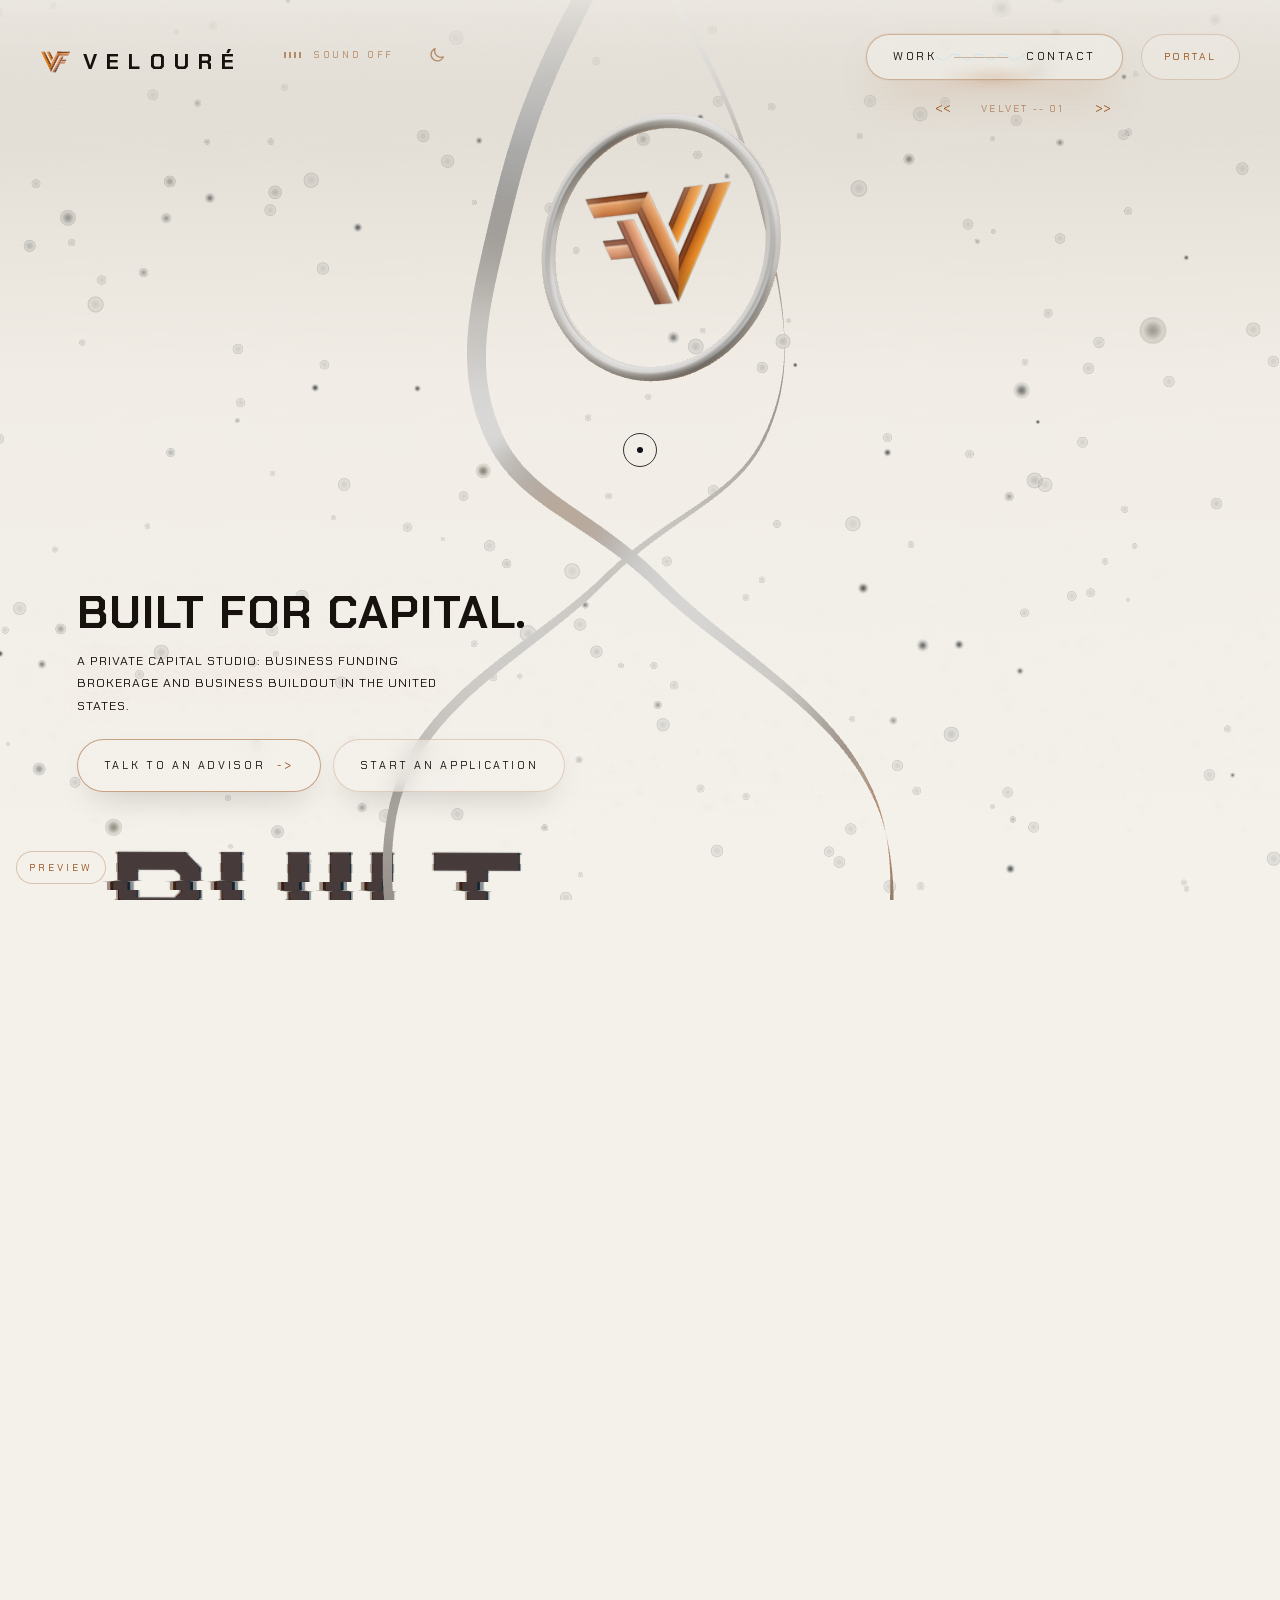
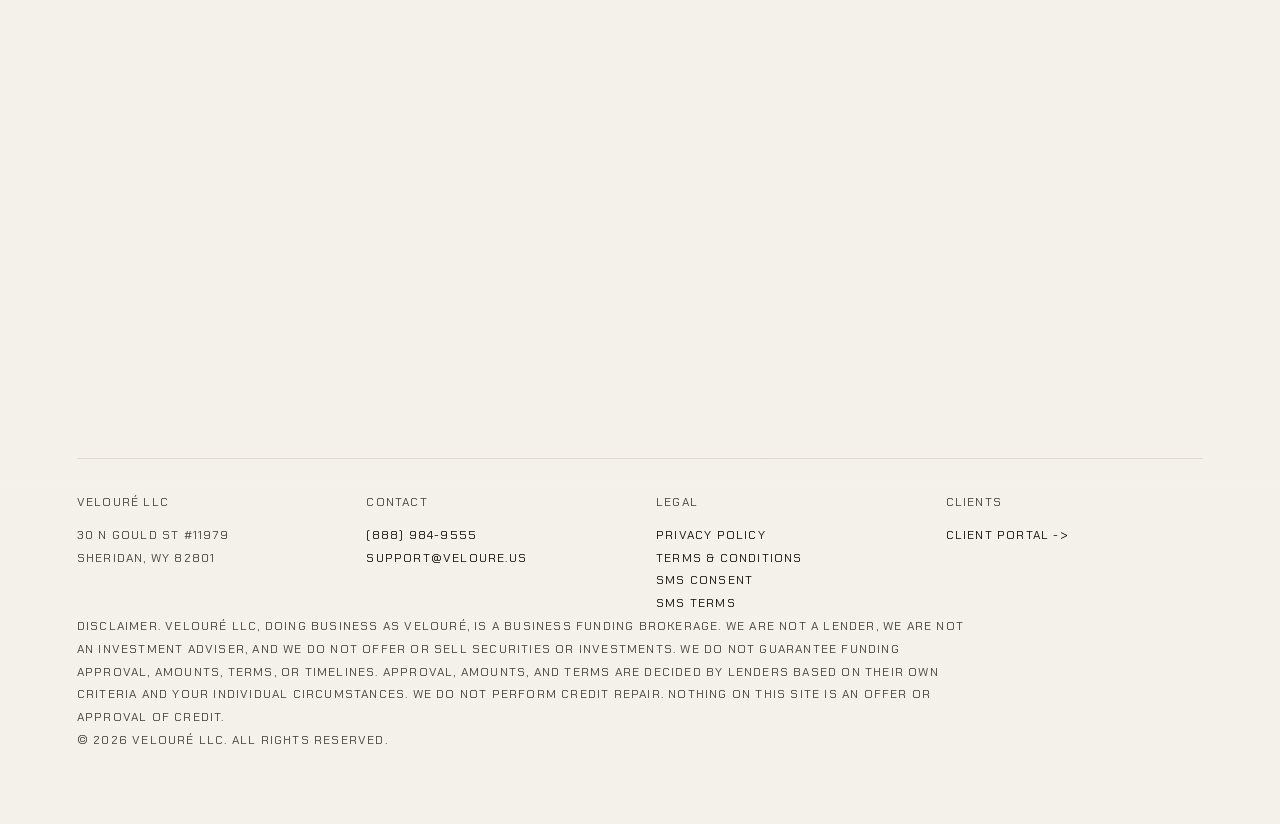
==== commit 8d168a0b: "Light theme: darker floating dust (colour x0.20, alpha 0.82; option B) + cursor visible again - worl" ====
--- a/index.html
+++ b/index.html
@@ -32,8 +32,8 @@
 (function(){var ok=false;try{var c=document.createElement('canvas');ok=!!(window.WebGLRenderingContext&&(c.getContext('webgl2')||c.getContext('webgl')));}catch(e){}
 if(ok){var l=document.createElement('link');l.rel='modulepreload';l.href='vendor/three.module.min.js';document.head.appendChild(l);}else{document.documentElement.classList.add('no-world');}})();
 </script>
-<link rel="stylesheet" href="tokens.css?v=20261118g">
-<link rel="stylesheet" href="styles.css?v=20261118g">
+<link rel="stylesheet" href="tokens.css?v=20261118h">
+<link rel="stylesheet" href="styles.css?v=20261118h">
 <script type="application/ld+json">
 {"@context":"https://schema.org","@type":"FinancialService","name":"VELOURÉ","alternateName":"VELOURÉ LLC","url":"https://veloure.us/","logo":"https://veloure.us/assets/mark.svg","description":"Private capital studio: business funding brokerage and business buildout in the United States.","telephone":"+1-888-984-9555","email":"support@veloure.us","address":{"@type":"PostalAddress","streetAddress":"30 N Gould St #11979","addressLocality":"Sheridan","addressRegion":"WY","postalCode":"82801","addressCountry":"US"},"areaServed":"US"}
 </script>
@@ -342,8 +342,8 @@
 
 <aside class="badge" id="previewBadge" hidden aria-label="Preview mode">Preview</aside>
 
-<script type="module" src="world.js?v=20261118g"></script>
-<script src="ui.js?v=20261118g" defer></script>
-<script src="main.js?v=20261118g" defer></script>
+<script type="module" src="world.js?v=20261118h"></script>
+<script src="ui.js?v=20261118h" defer></script>
+<script src="main.js?v=20261118h" defer></script>
 </body>
 </html>
--- a/tokens.css
+++ b/tokens.css
@@ -10,6 +10,7 @@
   --bg-2: #ECE8E1;          /* nav bar / raised plates */
   --bg-3: #E4DFD7;          /* hover surfaces, select options */
   --bg-rgb: 244,241,235;
+  --cursor-rgb: 255,255,255; /* cursor is difference-blended: white reads dark on paper, light on dark text */
   --on-rgb: 23,18,14;       /* ink as r,g,b — for the alpha overlays (plates, rules, hairlines) */
   --scrim-rgb: 244,241,235; /* glass panels / scrims are frosted paper on light */
   --shadow-rgb: 23,18,14;   /* drop shadows and the modal backdrop */
@@ -67,6 +68,7 @@
   --bg-2: #232323;          /* app panel */
   --bg-3: #2A2A2A;          /* app panel-2 */
   --bg-rgb: 28,28,28;
+  --cursor-rgb: 237,230,216;
   --on-rgb: 237,230,216;    /* app ink #ede6d8 as r,g,b — the app's glass/edge overlays are built on it */
   --scrim-rgb: 20,20,20;
   --shadow-rgb: 0,0,0;
--- a/styles.css
+++ b/styles.css
@@ -57,9 +57,9 @@
 .cursor{position:fixed;left:0;top:0;z-index:120;pointer-events:none;mix-blend-mode:difference;display:none}
 html.has-cursor .cursor{display:block}
 .cursor i{position:absolute;left:0;top:0;border-radius:50%;transform:translate(-50%,-50%)}
-.cursor .dot{width:6px;height:6px;background:var(--ink)}
-.cursor .ring{width:34px;height:34px;border:1px solid rgba(var(--on-rgb),.75);transition:transform .3s var(--ease),border-color .3s,width .3s,height .3s}
-.cursor.hot .ring,html.card-hover .cursor .ring{transform:translate(-50%,-50%) scale(1.6);border-color:var(--ink)}
+.cursor .dot{width:6px;height:6px;background:rgb(var(--cursor-rgb))}
+.cursor .ring{width:34px;height:34px;border:1px solid rgba(var(--cursor-rgb),.85);transition:transform .3s var(--ease),border-color .3s,width .3s,height .3s}
+.cursor.hot .ring,html.card-hover .cursor .ring{transform:translate(-50%,-50%) scale(1.6);border-color:rgb(var(--cursor-rgb))}
 .cursor.down .ring{transform:translate(-50%,-50%) scale(.75)}
 
 /* ---------- interface ---------- */
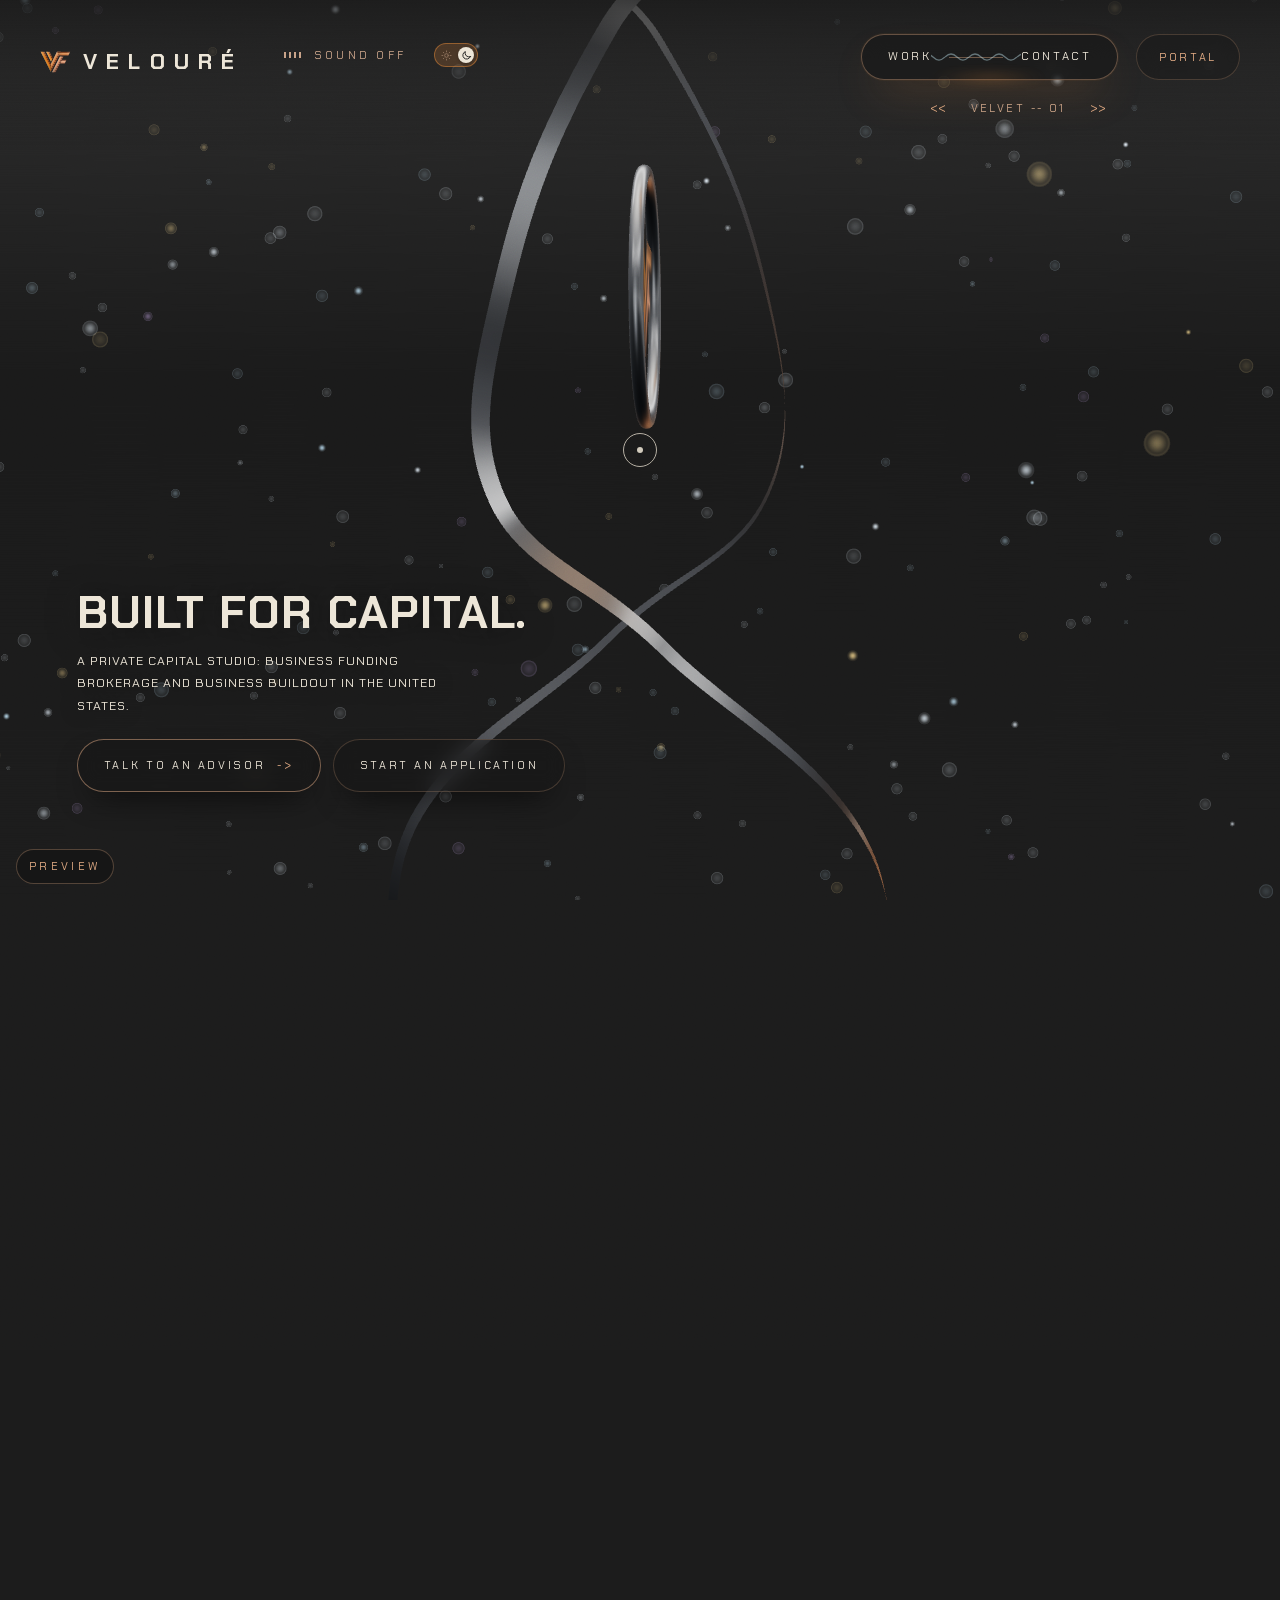
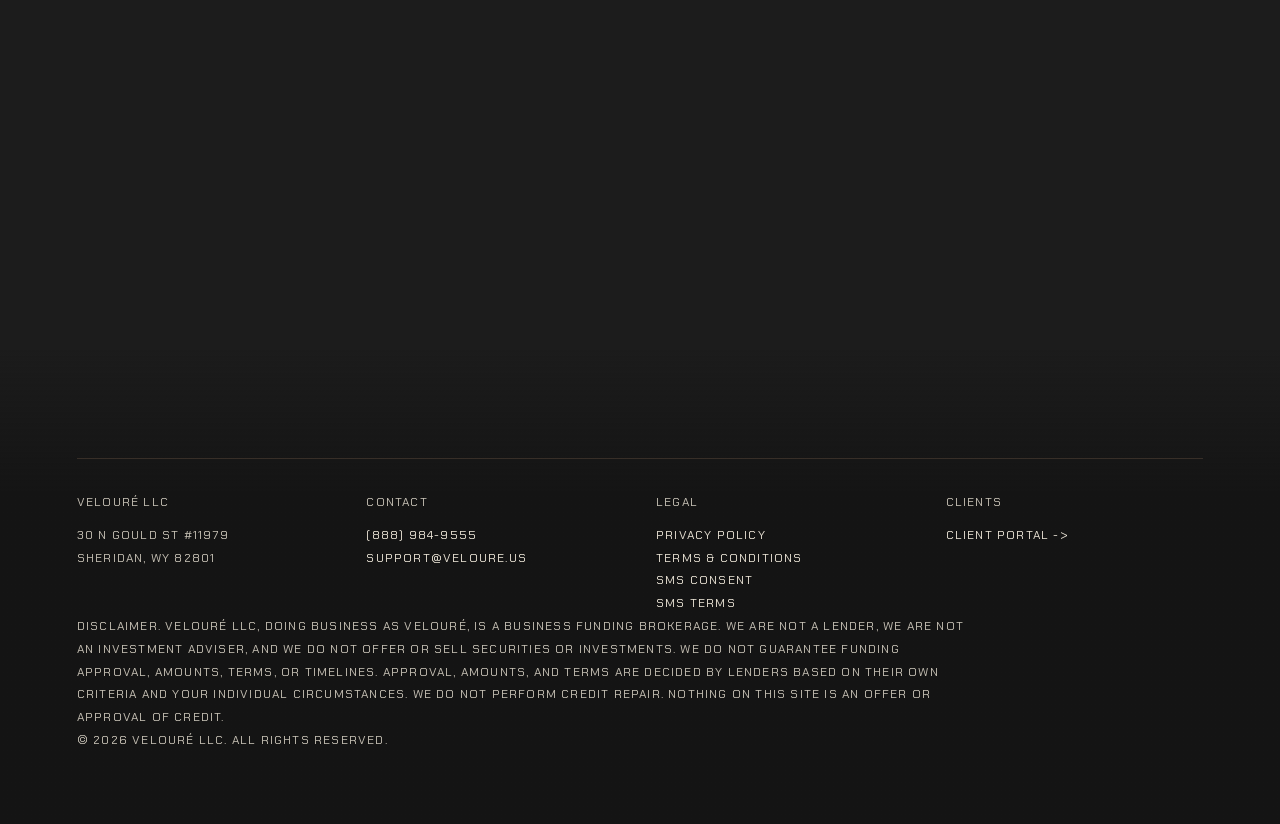
==== commit 9557f320: "Dark default + light theme repainted for paper + toggle switch + readability pass (rulings 2026-11-1" ====
--- a/index.html
+++ b/index.html
@@ -1,12 +1,12 @@
 <!DOCTYPE html>
-<html lang="en">
+<html lang="en" data-theme="dark">
 <head>
 <meta charset="utf-8">
 <meta name="viewport" content="width=device-width, initial-scale=1">
 <title>VELOURÉ — Built for Capital</title>
 <meta name="description" content="VELOURÉ is a private capital studio. We build businesses the way lenders want to see them, then put the file in front of the right capital.">
-<meta name="theme-color" content="#F4F1EB">
-<script>(function(){var t='light';try{t=localStorage.getItem('veloure-theme')==='dark'?'dark':'light'}catch(e){}var h=document.documentElement;h.setAttribute('data-theme',t);var m=document.querySelector('meta[name="theme-color"]');if(m)m.setAttribute('content',t==='dark'?'#1C1C1C':'#F4F1EB')})();</script>
+<meta name="theme-color" content="#1C1C1C">
+<script>(function(){var t='dark';try{t=localStorage.getItem('veloure-theme')==='light'?'light':'dark'}catch(e){}var h=document.documentElement;h.setAttribute('data-theme',t);var m=document.querySelector('meta[name="theme-color"]');if(m)m.setAttribute('content',t==='dark'?'#1C1C1C':'#F4F1EB')})();</script>
 <link rel="canonical" href="https://veloure.us/">
 <link rel="icon" href="assets/favicon.svg" type="image/svg+xml">
 <link rel="icon" href="assets/favicon-32.png" type="image/png" sizes="32x32">
@@ -32,8 +32,8 @@
 (function(){var ok=false;try{var c=document.createElement('canvas');ok=!!(window.WebGLRenderingContext&&(c.getContext('webgl2')||c.getContext('webgl')));}catch(e){}
 if(ok){var l=document.createElement('link');l.rel='modulepreload';l.href='vendor/three.module.min.js';document.head.appendChild(l);}else{document.documentElement.classList.add('no-world');}})();
 </script>
-<link rel="stylesheet" href="tokens.css?v=20261118h">
-<link rel="stylesheet" href="styles.css?v=20261118h">
+<link rel="stylesheet" href="tokens.css?v=20261118i">
+<link rel="stylesheet" href="styles.css?v=20261118i">
 <script type="application/ld+json">
 {"@context":"https://schema.org","@type":"FinancialService","name":"VELOURÉ","alternateName":"VELOURÉ LLC","url":"https://veloure.us/","logo":"https://veloure.us/assets/mark.svg","description":"Private capital studio: business funding brokerage and business buildout in the United States.","telephone":"+1-888-984-9555","email":"support@veloure.us","address":{"@type":"PostalAddress","streetAddress":"30 N Gould St #11979","addressLocality":"Sheridan","addressRegion":"WY","postalCode":"82801","addressCountry":"US"},"areaServed":"US"}
 </script>
@@ -58,7 +58,7 @@
 <nav class="nav ui" id="nav" aria-label="Primary">
   <a class="brand" href="#top" data-scroll="0" aria-label="VELOURÉ — home"><svg viewBox="0 0 350 248" aria-hidden="true"><use href="#vfMark"/></svg><span>VELOURÉ</span></a>
   <button class="snd" id="sndBtn" type="button" aria-pressed="false" aria-label="Ambient sound"><i></i><i></i><i></i><i></i><span>Sound off</span></button>
-  <button class="theme" id="themeBtn" type="button" aria-pressed="false" aria-label="Switch to dark theme"><svg class="moon" viewBox="0 0 24 24" aria-hidden="true"><path d="M20.5 14.5A8.5 8.5 0 0 1 9.5 3.5a8.5 8.5 0 1 0 11 11z"/></svg><svg class="sun" viewBox="0 0 24 24" aria-hidden="true"><circle cx="12" cy="12" r="4"/><path d="M12 2v2M12 20v2M4.93 4.93l1.41 1.41M17.66 17.66l1.41 1.41M2 12h2M20 12h2M4.93 19.07l1.41-1.41M17.66 6.34l1.41-1.41"/></svg></button>
+  <button class="theme" id="themeBtn" type="button" role="switch" aria-checked="false" aria-label="Dark theme"><span class="track"><svg class="sun" viewBox="0 0 24 24" aria-hidden="true"><circle cx="12" cy="12" r="4"/><path d="M12 2v2M12 20v2M4.93 4.93l1.41 1.41M17.66 17.66l1.41 1.41M2 12h2M20 12h2M4.93 19.07l1.41-1.41M17.66 6.34l1.41-1.41"/></svg><svg class="moon" viewBox="0 0 24 24" aria-hidden="true"><path d="M20.5 14.5A8.5 8.5 0 0 1 9.5 3.5a8.5 8.5 0 1 0 11 11z"/></svg><span class="knob"><svg class="sun" viewBox="0 0 24 24" aria-hidden="true"><circle cx="12" cy="12" r="4"/><path d="M12 2v2M12 20v2M4.93 4.93l1.41 1.41M17.66 17.66l1.41 1.41M2 12h2M20 12h2M4.93 19.07l1.41-1.41M17.66 6.34l1.41-1.41"/></svg><svg class="moon" viewBox="0 0 24 24" aria-hidden="true"><path d="M20.5 14.5A8.5 8.5 0 0 1 9.5 3.5a8.5 8.5 0 1 0 11 11z"/></svg></span></span></button>
   <div class="pill-wrap">
     <div class="pill" id="pill">
       <a href="#work" data-scroll="0.08">Work</a><i class="ln" aria-hidden="true"></i>
@@ -342,8 +342,8 @@
 
 <aside class="badge" id="previewBadge" hidden aria-label="Preview mode">Preview</aside>
 
-<script type="module" src="world.js?v=20261118h"></script>
-<script src="ui.js?v=20261118h" defer></script>
-<script src="main.js?v=20261118h" defer></script>
+<script type="module" src="world.js?v=20261118i"></script>
+<script src="ui.js?v=20261118i" defer></script>
+<script src="main.js?v=20261118i" defer></script>
 </body>
 </html>
--- a/tokens.css
+++ b/tokens.css
@@ -5,6 +5,54 @@
    The theme is html[data-theme="light"|"dark"], set before paint by the inline script in <head> and remembered in
    localStorage('veloure-theme'). Every colour in styles.css / legal.css / world.js reads these tokens — never hard-code a theme colour. */
 :root {
+  /* ---------- DARK = the portal app's palette ---------- */
+  --bg: #1C1C1C;            /* app canvas */
+  --bg-2: #232323;          /* app panel */
+  --bg-3: #2A2A2A;          /* app panel-2 */
+  --bg-rgb: 28,28,28;
+  --cursor-rgb: 237,230,216;
+  --on-rgb: 237,230,216;    /* app ink #ede6d8 as r,g,b — the app's glass/edge overlays are built on it */
+  --scrim-rgb: 20,20,20;
+  --shadow-rgb: 0,0,0;
+  --shadow-strong: rgba(0,0,0,.9);
+  --plate: rgba(237,230,216,.035);
+  --plate-2: rgba(237,230,216,.06);
+  --rule: rgba(237,230,216,.10);     /* app --edge */
+  --rule-strong: rgba(237,230,216,.22); /* app --rule-strong */
+  --glass: linear-gradient(160deg, rgba(35,35,35,.92) 0%, rgba(28,28,28,.88) 100%);
+  --glass-edge: rgba(226,172,133,.2);
+
+  --ink: #EDE6D8;
+  --ink-2: #C9C3B7;
+  --muted: #B0AB9F;
+  --faint: #9E998E;
+  --white: var(--ink);
+
+  --accent: #D4823A;
+  --accent-bright: #F0C39C;
+  --accent-deep: #884224;
+  --accent-ink: #2A1507;
+  --accent-rgb: 212,130,58;
+  --accent-line: rgba(212,130,58,.40);
+  --accent-soft: rgba(212,130,58,.10);
+  --tech: #E2AC85;
+  --tech-rgb: 226,172,133;
+  --tech-dim: #C9A48A;       /* idle labels — solid, 4.9:1 on the sky top */
+
+  --silver: #C9CDD3;
+  --silver-2: #8A9099;
+  --silver-rgb: 200,208,214;
+  --silver-grad: linear-gradient(100deg, #F4F5F7 0%, #AEB4BD 38%, #F0F1F3 62%, #8A9099 100%);
+  --copper-grad: linear-gradient(100deg, #F0C39C 0%, #CD7323 38%, #E2AC85 62%, #884224 100%);
+
+  --ok: #7FD3A6;
+  --err: #F08A8A;
+  --err-rgb: 240,138,138;
+
+  color-scheme: dark;
+}
+
+html[data-theme="light"] {
   /* ---------- LIGHT (default) ---------- */
   --bg: #F4F1EB;            /* page — warm paper */
   --bg-2: #ECE8E1;          /* nav bar / raised plates */
@@ -25,8 +73,8 @@
   /* ink */
   --ink: #17120E;           /* headlines, primary text (16.5:1) */
   --ink-2: #4A433C;         /* body / lede (8.6:1) */
-  --muted: #6E665E;         /* labels (5.0:1) */
-  --faint: #746B62;         /* placeholders, mount hints (4.6:1) */
+  --muted: #615951;         /* labels (5.0:1) */
+  --faint: #655C53;         /* placeholders, mount hints (4.6:1) */
   --white: var(--ink);      /* legacy name used by styles.css for "the text colour" */
 
   /* accent — the one colour: copper from the VF mark (ruling 2026-11-17) */
@@ -37,9 +85,9 @@
   --accent-rgb: 168,90,27;
   --accent-line: rgba(168,90,27,.45);
   --accent-soft: rgba(168,90,27,.10);
-  --tech: #9A5520;          /* technical labels (5.0:1) — the "lit copper" of the dark theme, deepened for paper */
-  --tech-rgb: 154,85,32;
-  --tech-dim: rgba(154,85,32,.62);
+  --tech: #8A4918;          /* technical labels (5.0:1) — the "lit copper" of the dark theme, deepened for paper */
+  --tech-rgb: 138,73,24;
+  --tech-dim: #7A5540;       /* idle labels — solid so it still passes 4.5:1 on the sky top */
 
   /* metal */
   --silver: #5F656E;        /* steel text on paper (5.2:1) */
@@ -61,51 +109,3 @@
 
   color-scheme: light;
 }
-
-html[data-theme="dark"] {
-  /* ---------- DARK = the portal app's palette ---------- */
-  --bg: #1C1C1C;            /* app canvas */
-  --bg-2: #232323;          /* app panel */
-  --bg-3: #2A2A2A;          /* app panel-2 */
-  --bg-rgb: 28,28,28;
-  --cursor-rgb: 237,230,216;
-  --on-rgb: 237,230,216;    /* app ink #ede6d8 as r,g,b — the app's glass/edge overlays are built on it */
-  --scrim-rgb: 20,20,20;
-  --shadow-rgb: 0,0,0;
-  --shadow-strong: rgba(0,0,0,.9);
-  --plate: rgba(237,230,216,.035);
-  --plate-2: rgba(237,230,216,.06);
-  --rule: rgba(237,230,216,.10);     /* app --edge */
-  --rule-strong: rgba(237,230,216,.22); /* app --rule-strong */
-  --glass: linear-gradient(160deg, rgba(35,35,35,.92) 0%, rgba(28,28,28,.88) 100%);
-  --glass-edge: rgba(226,172,133,.2);
-
-  --ink: #EDE6D8;
-  --ink-2: #C9C3B7;
-  --muted: #A39E93;
-  --faint: #7A766D;
-  --white: var(--ink);
-
-  --accent: #D4823A;
-  --accent-bright: #F0C39C;
-  --accent-deep: #884224;
-  --accent-ink: #2A1507;
-  --accent-rgb: 212,130,58;
-  --accent-line: rgba(212,130,58,.40);
-  --accent-soft: rgba(212,130,58,.10);
-  --tech: #E2AC85;
-  --tech-rgb: 226,172,133;
-  --tech-dim: rgba(226,172,133,.55);
-
-  --silver: #C9CDD3;
-  --silver-2: #8A9099;
-  --silver-rgb: 200,208,214;
-  --silver-grad: linear-gradient(100deg, #F4F5F7 0%, #AEB4BD 38%, #F0F1F3 62%, #8A9099 100%);
-  --copper-grad: linear-gradient(100deg, #F0C39C 0%, #CD7323 38%, #E2AC85 62%, #884224 100%);
-
-  --ok: #7FD3A6;
-  --err: #F08A8A;
-  --err-rgb: 240,138,138;
-
-  color-scheme: dark;
-}
--- a/styles.css
+++ b/styles.css
@@ -35,7 +35,7 @@
 ::selection{background:rgba(var(--accent-rgb),.35);color:var(--ink)}
 .defs{position:absolute;width:0;height:0;overflow:hidden}
 .sr{position:absolute !important;width:1px;height:1px;margin:-1px;padding:0;overflow:hidden;clip:rect(0 0 0 0);white-space:nowrap;border:0}
-.k{font-size:10.5px;letter-spacing:.3em;text-transform:uppercase;color:var(--tech);margin:0 0 14px}
+.k{font-size:11px;letter-spacing:.3em;text-transform:uppercase;color:var(--tech);margin:0 0 14px}
 
 /* the world sits behind everything */
 #world{position:fixed;inset:0;width:100%;height:100%;display:block;z-index:0}
@@ -78,11 +78,21 @@
 html.sound-on .snd i{animation:eq 1.1s ease-in-out infinite}
 html.sound-on .snd i:nth-child(2){animation-delay:-.3s}html.sound-on .snd i:nth-child(3){animation-delay:-.6s}html.sound-on .snd i:nth-child(4){animation-delay:-.15s}
 @keyframes eq{0%,100%{height:5px}50%{height:14px}}
-.snd span{margin-left:10px;font-size:9.5px;letter-spacing:.3em;text-transform:uppercase}
-.theme{display:flex;align-items:center;justify-content:center;width:38px;height:42px;color:var(--tech-dim);transition:color .3s}
-.theme:hover{color:var(--tech)}
-.theme svg{width:18px;height:18px;display:block;fill:none;stroke:currentColor;stroke-width:1.7;stroke-linecap:round;stroke-linejoin:round}
-.theme .sun{display:none}html[data-theme="dark"] .theme .sun{display:block}html[data-theme="dark"] .theme .moon{display:none}
+.snd span{margin-left:10px;font-size:11px;letter-spacing:.3em;text-transform:uppercase}
+/* theme switch: track + sliding knob; the knob carries the current mode's icon, the track shows the other end faintly */
+.theme{position:relative;display:flex;align-items:center;justify-content:center;width:52px;height:42px;padding:0;color:var(--tech-dim);transition:color .3s}
+.theme .track{position:relative;display:block;width:44px;height:24px;border-radius:12px;border:1px solid rgba(var(--on-rgb),.28);background:rgba(var(--on-rgb),.05);transition:background .35s var(--ease),border-color .35s var(--ease)}
+.theme:hover .track{border-color:var(--accent)}
+.theme .knob{position:absolute;top:3px;left:3px;width:16px;height:16px;border-radius:50%;background:var(--accent);box-shadow:0 1px 3px rgba(0,0,0,.28);transition:transform .38s var(--ease),background .35s var(--ease)}
+.theme svg{position:absolute;top:50%;width:11px;height:11px;margin-top:-5.5px;display:block;fill:none;stroke:currentColor;stroke-width:2;stroke-linecap:round;stroke-linejoin:round;transition:opacity .3s var(--ease),transform .5s var(--ease)}
+.theme .track>.sun{left:6px;opacity:0}.theme .track>.moon{right:6px;opacity:.55}
+.theme .knob svg{left:50%;margin-left:-5.5px;stroke:var(--accent-ink)}
+.theme .knob .moon{opacity:0;transform:rotate(-90deg)}
+html[data-theme="dark"] .theme .track{background:rgba(var(--accent-rgb),.22);border-color:rgba(var(--accent-rgb),.55)}
+html[data-theme="dark"] .theme .knob{transform:translateX(20px);background:var(--ink)}
+html[data-theme="dark"] .theme .knob svg{stroke:var(--bg)}
+html[data-theme="dark"] .theme .knob .sun{opacity:0;transform:rotate(90deg)}html[data-theme="dark"] .theme .knob .moon{opacity:1;transform:none}
+html[data-theme="dark"] .theme .track>.sun{opacity:.55}html[data-theme="dark"] .theme .track>.moon{opacity:0}
 .pill-wrap{margin-left:auto;position:relative;display:grid;justify-items:end;gap:12px}
 .pill{position:relative;display:flex;align-items:center;height:46px;padding:0 24px;border-radius:999px;border:1px solid rgba(var(--tech-rgb),.38);background:rgba(var(--scrim-rgb),.5);backdrop-filter:blur(12px);-webkit-backdrop-filter:blur(12px);
   box-shadow:0 0 0 1px rgba(var(--accent-rgb),.06),0 20px 44px -16px rgba(var(--accent-rgb),.35)}
@@ -94,12 +104,12 @@
 .pill .ln::after{content:"";position:absolute;left:-18px;right:-18px;top:0;bottom:0;opacity:var(--amp);
   background-image:url("data:image/svg+xml;utf8,<svg xmlns='http://www.w3.org/2000/svg' width='24' height='12' viewBox='0 0 24 12'><path d='M0 6 Q6 0 12 6 T24 6' fill='none' stroke='%23BFE3EC' stroke-width='1.2'/></svg>");
   background-repeat:repeat-x;background-position:calc(var(--ph) * 1px) center;background-size:24px 12px}
-.player{display:flex;align-items:center;gap:12px;padding-right:8px;font-size:10px;letter-spacing:.22em;text-transform:uppercase;color:var(--tech-dim)}
+.player{display:flex;align-items:center;gap:12px;padding-right:8px;font-size:11px;letter-spacing:.22em;text-transform:uppercase;color:var(--tech-dim)}
 .player button{color:var(--tech);letter-spacing:0;font-size:12px;padding:6px 4px;transition:text-shadow .3s}
 .player button:hover{text-shadow:0 0 12px rgba(var(--tech-rgb),.9)}
 .player .pn{min-width:112px;text-align:center}
 html.sound-on .player .pn{color:var(--tech)}
-.login{display:inline-flex;align-items:center;height:46px;padding:0 22px;border-radius:999px;border:1px solid rgba(var(--tech-rgb),.22);background:rgba(var(--scrim-rgb),.35);backdrop-filter:blur(12px);font-size:10.5px;letter-spacing:.24em;text-transform:uppercase;color:var(--tech);transition:border-color .3s,box-shadow .4s}
+.login{display:inline-flex;align-items:center;height:46px;padding:0 22px;border-radius:999px;border:1px solid rgba(var(--tech-rgb),.22);background:rgba(var(--scrim-rgb),.35);backdrop-filter:blur(12px);font-size:11px;letter-spacing:.24em;text-transform:uppercase;color:var(--tech);transition:border-color .3s,box-shadow .4s}
 .login:hover{border-color:var(--tech);box-shadow:0 0 24px -6px rgba(var(--accent-rgb),.55)}
 
 /* ---------- stations ---------- */
@@ -154,7 +164,7 @@
 .btn i,.btn .ar{font-style:normal;color:var(--tech);display:inline-block;transition:transform .35s var(--ease)}
 .btn:hover i,.btn:hover .ar{transform:translateX(4px)}
 .btn.ghost,.btn-ghost{border-color:rgba(var(--tech-rgb),.22)}
-.btn[disabled]{cursor:not-allowed;opacity:.5}
+.btn[disabled]{cursor:not-allowed;color:var(--muted);border-color:rgba(var(--on-rgb),.2);background:transparent;box-shadow:none}.btn[disabled] i,.btn[disabled] .ar{color:var(--muted)}
 .btn-sm{padding:12px 18px;font-size:10.5px}
 
 /* the glitch: DOM text splits while the page moves */
@@ -186,7 +196,7 @@
 .m-box{position:relative;width:min(1000px,100%);max-height:92vh;overflow:auto;padding:clamp(28px,4vw,56px);background:var(--glass);border:1px solid var(--glass-edge);border-top-color:rgba(var(--silver-rgb),.34);border-radius:22px;
   box-shadow:0 40px 100px -30px var(--shadow-strong),0 0 80px -30px rgba(var(--accent-rgb),.3);transform:translateY(22px) scale(.985);transition:transform .55s var(--ease);scrollbar-width:thin;scrollbar-color:rgba(var(--tech-rgb),.3) transparent}
 .modal.on .m-box{transform:none}
-.m-close{position:sticky;top:0;float:right;display:inline-flex;gap:10px;align-items:center;font-size:10.5px;letter-spacing:.26em;text-transform:uppercase;color:var(--tech);padding:10px 14px;border:1px solid rgba(var(--tech-rgb),.25);border-radius:999px;background:rgba(var(--scrim-rgb),.8);z-index:2;transition:border-color .3s}
+.m-close{position:sticky;top:0;float:right;display:inline-flex;gap:10px;align-items:center;font-size:11px;letter-spacing:.26em;text-transform:uppercase;color:var(--tech);padding:10px 14px;border:1px solid rgba(var(--tech-rgb),.25);border-radius:999px;background:rgba(var(--scrim-rgb),.8);z-index:2;transition:border-color .3s}
 .m-close i{font-style:normal}
 .m-close:hover{border-color:var(--tech)}
 .m-title{font-weight:700;text-transform:uppercase;font-size:clamp(32px,5vw,74px);line-height:.98;letter-spacing:.005em;margin:0 0 14px;color:var(--white);clear:both}
@@ -255,14 +265,14 @@
 .host .hm{display:flex;flex-direction:column;gap:2px}
 .host .hm b{font-weight:400;color:var(--white);letter-spacing:.08em;text-transform:uppercase;font-size:12px}
 .host .hm em{font-style:normal;color:var(--muted);font-size:11.5px;letter-spacing:.06em;text-transform:uppercase}
-.host .hb{margin-left:auto;font-size:10.5px;letter-spacing:.2em;text-transform:uppercase;color:var(--muted);white-space:nowrap}
+.host .hb{margin-left:auto;font-size:11px;letter-spacing:.2em;text-transform:uppercase;color:var(--muted);white-space:nowrap}
 .bk-h{font-weight:700;text-transform:uppercase;font-size:20px;margin:0 0 6px;color:var(--white)}
 .bk-s{color:var(--muted);font-size:12px;letter-spacing:.06em;text-transform:uppercase;margin-bottom:18px}
 .days{display:grid;grid-template-columns:repeat(5,1fr);gap:8px}
 .day{display:flex;flex-direction:column;align-items:center;gap:2px;padding:12px 6px;border:1px solid var(--rule);border-radius:10px;background:rgba(var(--on-rgb),.025);color:var(--ink-2);transition:border-color .25s,background .25s,box-shadow .3s}
-.day .dw{font-size:9.5px;letter-spacing:.18em;text-transform:uppercase;color:var(--muted)}
+.day .dw{font-size:11px;letter-spacing:.18em;text-transform:uppercase;color:var(--muted)}
 .day .dd{font-weight:700;font-size:24px;line-height:1.1;color:var(--white)}
-.day .dm{font-size:9.5px;letter-spacing:.18em;text-transform:uppercase;color:var(--muted)}
+.day .dm{font-size:11px;letter-spacing:.18em;text-transform:uppercase;color:var(--muted)}
 .day:hover{border-color:rgba(var(--tech-rgb),.5)}
 .day.on{border-color:var(--tech);background:var(--accent-soft);box-shadow:0 0 22px -8px rgba(var(--accent-rgb),.6)}
 .slots{display:grid;grid-template-columns:repeat(auto-fill,minmax(96px,1fr));gap:8px;margin-top:16px}
@@ -278,7 +288,7 @@
 
 .fieldrow{display:grid;grid-template-columns:1fr 1fr;gap:14px}
 .field{display:flex;flex-direction:column;gap:7px;margin-bottom:14px}
-.field label{font-size:10.5px;letter-spacing:.22em;text-transform:uppercase;color:var(--muted)}
+.field label{font-size:11px;letter-spacing:.22em;text-transform:uppercase;color:var(--muted)}
 .field input,.field select,.field textarea{width:100%;font:inherit;font-size:14px;letter-spacing:.03em;color:var(--ink);background:rgba(var(--on-rgb),.035);border:1px solid var(--rule);border-radius:10px;padding:13px 14px;transition:border-color .25s,background .25s,box-shadow .3s;appearance:none;-webkit-appearance:none}
 .field select{background-image:url("data:image/svg+xml;utf8,<svg xmlns='http://www.w3.org/2000/svg' width='12' height='8' viewBox='0 0 12 8'><path d='M1 1l5 5 5-5' fill='none' stroke='%23BFE3EC' stroke-width='1.4'/></svg>");background-repeat:no-repeat;background-position:right 14px center;padding-right:36px}
 .field select option{background:var(--bg-3);color:var(--ink)}
@@ -313,7 +323,7 @@
 .gcal{width:100%;height:640px;border:0;background:#fff;border-radius:12px}
 
 /* ---------- badge ---------- */
-.badge{position:fixed;left:16px;bottom:16px;z-index:50;font-size:10px;letter-spacing:.3em;text-transform:uppercase;color:var(--tech);padding:7px 12px;border:1px solid rgba(var(--tech-rgb),.3);border-radius:999px;background:rgba(var(--scrim-rgb),.7)}
+.badge{position:fixed;left:16px;bottom:16px;z-index:50;font-size:11px;letter-spacing:.3em;text-transform:uppercase;color:var(--tech);padding:7px 12px;border:1px solid rgba(var(--tech-rgb),.3);border-radius:999px;background:rgba(var(--scrim-rgb),.7)}
 .badge[hidden]{display:none}
 
 /* ---------- focus ---------- */
@@ -330,7 +340,7 @@
   .brand span{display:none}
   .snd span{display:none}
   .snd{padding-left:4px;padding-right:2px}
-  .theme{width:30px}
+  .theme{width:40px}.theme .track{width:36px;height:20px}.theme .knob{width:14px;height:14px;top:2px}html[data-theme="dark"] .theme .knob{transform:translateX(16px)}.theme .track>.sun{left:4px}.theme .track>.moon{right:4px}
   .player{display:none}
   .login{height:44px;padding:0 14px;font-size:11px}
   .pill{height:44px;padding:0 16px}
@@ -361,7 +371,7 @@
   .foot-grid{grid-template-columns:1fr;gap:22px}
 }
 @media (max-width:420px){
-  .nav{padding:16px 12px 0;gap:6px}
+  .nav{padding:16px 10px 0;gap:4px}
   .snd{padding:0 4px 0 6px}
   .pill{padding:0 9px}
   .pill .ln{width:10px;margin:0 4px}
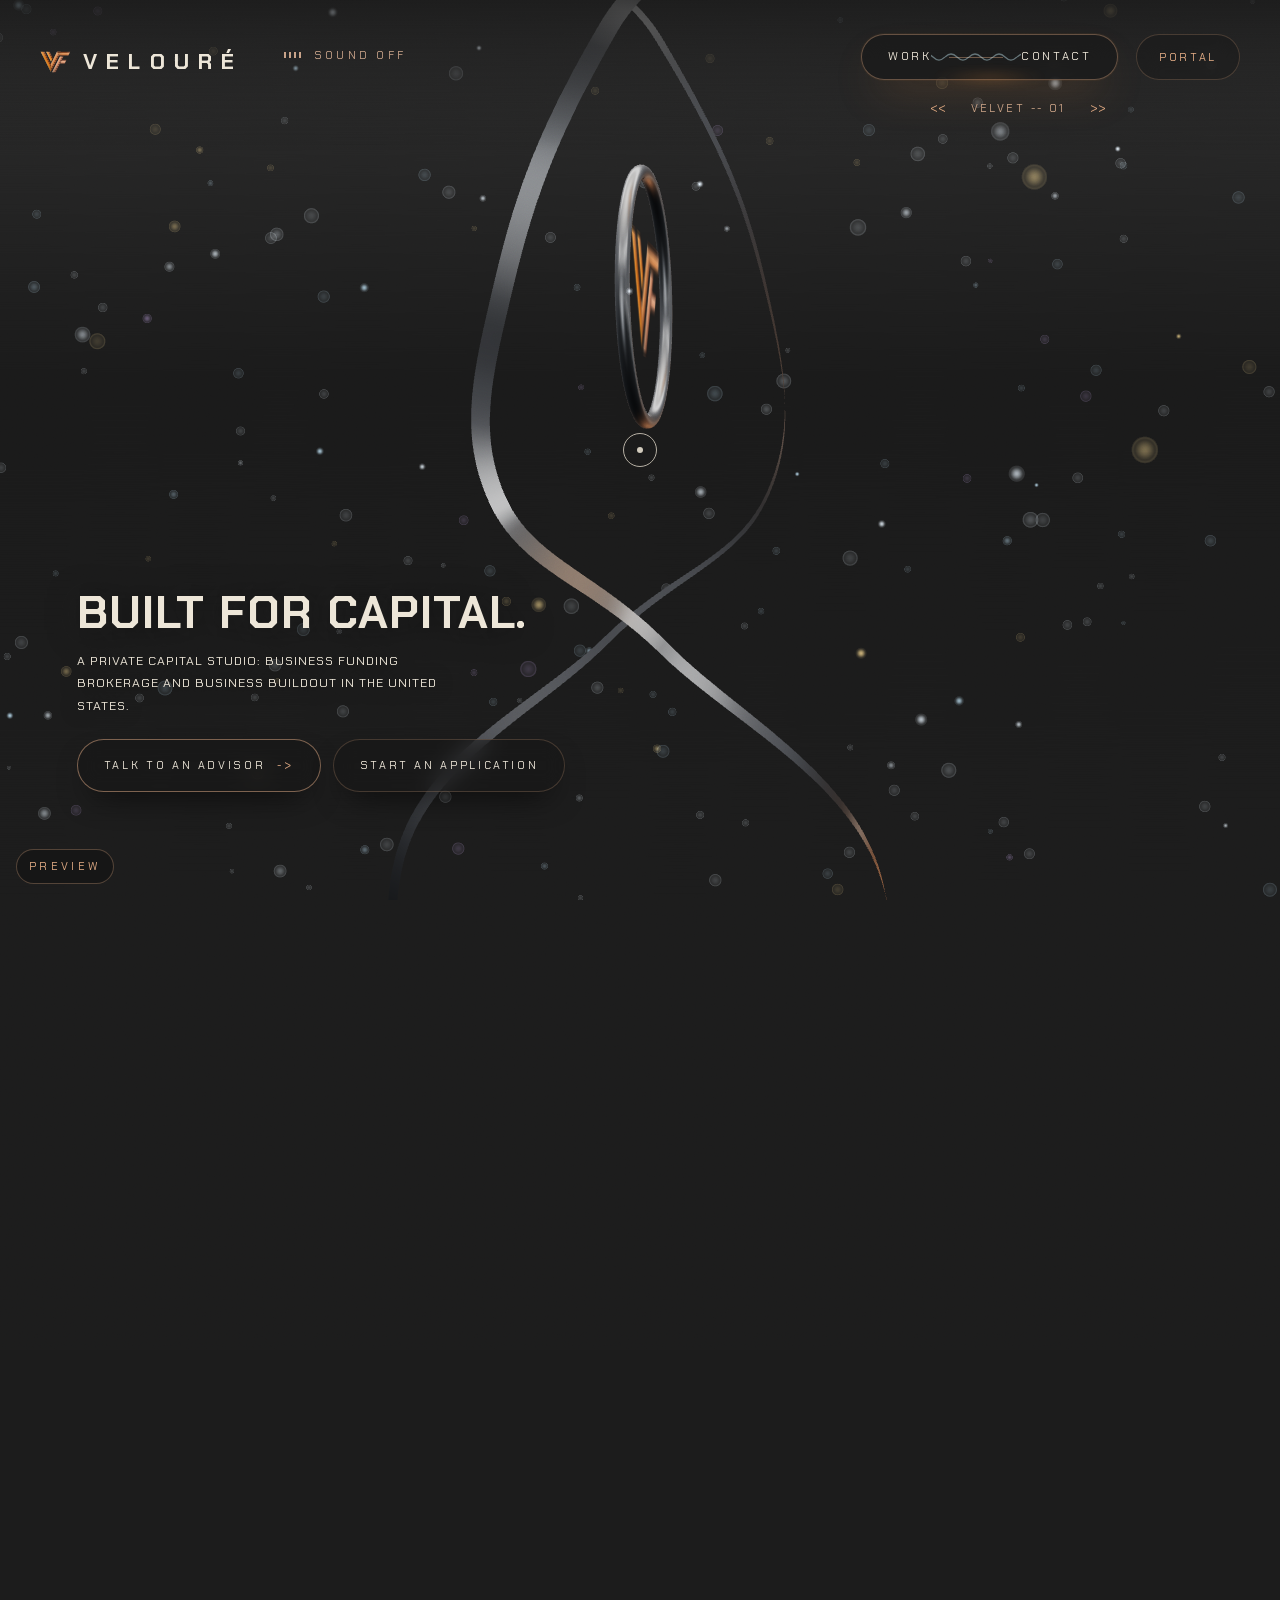
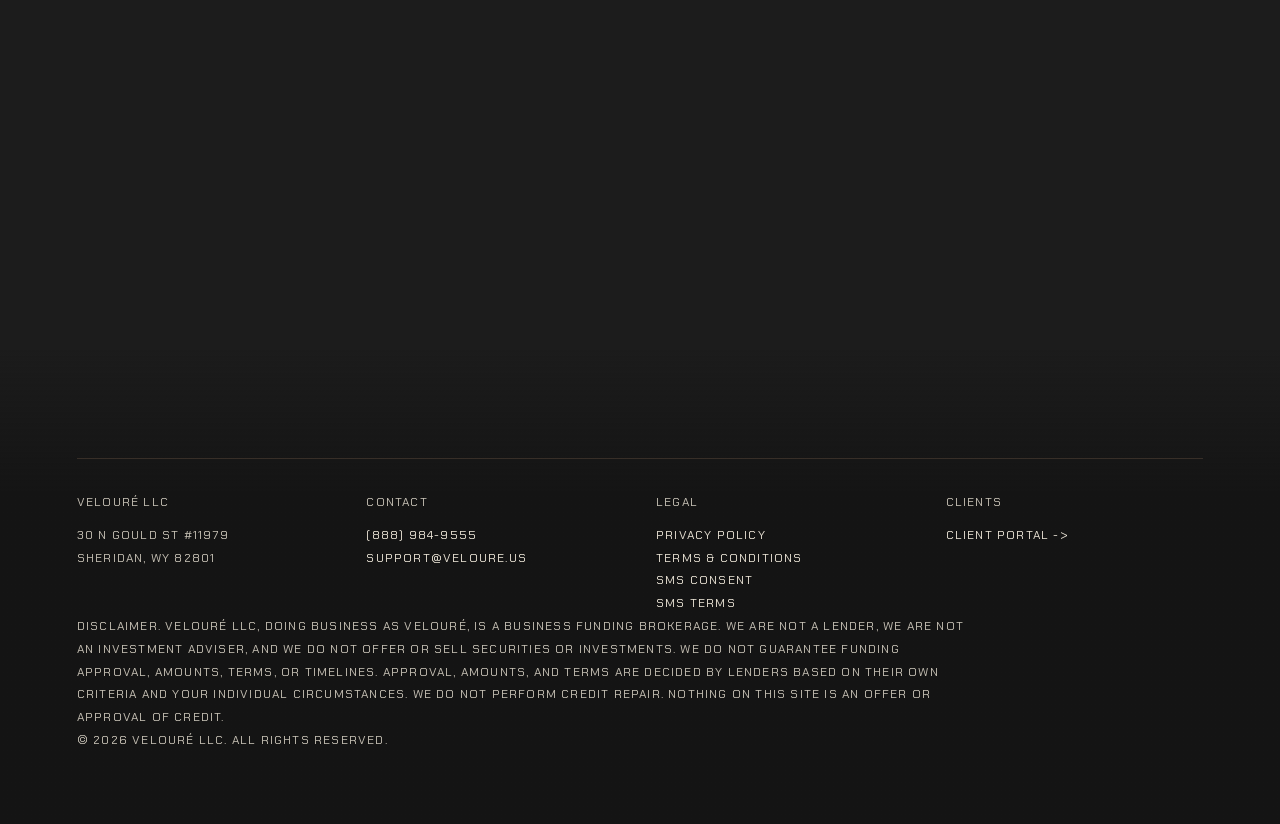
==== commit 96f6018f: "Remove the light/dark theme feature: dark is the only look (ruling 2026-11-19) - Switch markup + CSS" ====
--- a/index.html
+++ b/index.html
@@ -1,12 +1,11 @@
 <!DOCTYPE html>
-<html lang="en" data-theme="dark">
+<html lang="en">
 <head>
 <meta charset="utf-8">
 <meta name="viewport" content="width=device-width, initial-scale=1">
 <title>VELOURÉ — Built for Capital</title>
 <meta name="description" content="VELOURÉ is a private capital studio. We build businesses the way lenders want to see them, then put the file in front of the right capital.">
 <meta name="theme-color" content="#1C1C1C">
-<script>(function(){var t='dark';try{t=localStorage.getItem('veloure-theme')==='light'?'light':'dark'}catch(e){}var h=document.documentElement;h.setAttribute('data-theme',t);var m=document.querySelector('meta[name="theme-color"]');if(m)m.setAttribute('content',t==='dark'?'#1C1C1C':'#F4F1EB')})();</script>
 <link rel="canonical" href="https://veloure.us/">
 <link rel="icon" href="assets/favicon.svg" type="image/svg+xml">
 <link rel="icon" href="assets/favicon-32.png" type="image/png" sizes="32x32">
@@ -32,8 +31,8 @@
 (function(){var ok=false;try{var c=document.createElement('canvas');ok=!!(window.WebGLRenderingContext&&(c.getContext('webgl2')||c.getContext('webgl')));}catch(e){}
 if(ok){var l=document.createElement('link');l.rel='modulepreload';l.href='vendor/three.module.min.js';document.head.appendChild(l);}else{document.documentElement.classList.add('no-world');}})();
 </script>
-<link rel="stylesheet" href="tokens.css?v=20261118i">
-<link rel="stylesheet" href="styles.css?v=20261118i">
+<link rel="stylesheet" href="tokens.css?v=20261119a">
+<link rel="stylesheet" href="styles.css?v=20261119a">
 <script type="application/ld+json">
 {"@context":"https://schema.org","@type":"FinancialService","name":"VELOURÉ","alternateName":"VELOURÉ LLC","url":"https://veloure.us/","logo":"https://veloure.us/assets/mark.svg","description":"Private capital studio: business funding brokerage and business buildout in the United States.","telephone":"+1-888-984-9555","email":"support@veloure.us","address":{"@type":"PostalAddress","streetAddress":"30 N Gould St #11979","addressLocality":"Sheridan","addressRegion":"WY","postalCode":"82801","addressCountry":"US"},"areaServed":"US"}
 </script>
@@ -58,7 +57,6 @@
 <nav class="nav ui" id="nav" aria-label="Primary">
   <a class="brand" href="#top" data-scroll="0" aria-label="VELOURÉ — home"><svg viewBox="0 0 350 248" aria-hidden="true"><use href="#vfMark"/></svg><span>VELOURÉ</span></a>
   <button class="snd" id="sndBtn" type="button" aria-pressed="false" aria-label="Ambient sound"><i></i><i></i><i></i><i></i><span>Sound off</span></button>
-  <button class="theme" id="themeBtn" type="button" role="switch" aria-checked="false" aria-label="Dark theme"><span class="track"><svg class="sun" viewBox="0 0 24 24" aria-hidden="true"><circle cx="12" cy="12" r="4"/><path d="M12 2v2M12 20v2M4.93 4.93l1.41 1.41M17.66 17.66l1.41 1.41M2 12h2M20 12h2M4.93 19.07l1.41-1.41M17.66 6.34l1.41-1.41"/></svg><svg class="moon" viewBox="0 0 24 24" aria-hidden="true"><path d="M20.5 14.5A8.5 8.5 0 0 1 9.5 3.5a8.5 8.5 0 1 0 11 11z"/></svg><span class="knob"><svg class="sun" viewBox="0 0 24 24" aria-hidden="true"><circle cx="12" cy="12" r="4"/><path d="M12 2v2M12 20v2M4.93 4.93l1.41 1.41M17.66 17.66l1.41 1.41M2 12h2M20 12h2M4.93 19.07l1.41-1.41M17.66 6.34l1.41-1.41"/></svg><svg class="moon" viewBox="0 0 24 24" aria-hidden="true"><path d="M20.5 14.5A8.5 8.5 0 0 1 9.5 3.5a8.5 8.5 0 1 0 11 11z"/></svg></span></span></button>
   <div class="pill-wrap">
     <div class="pill" id="pill">
       <a href="#work" data-scroll="0.08">Work</a><i class="ln" aria-hidden="true"></i>
@@ -342,8 +340,8 @@
 
 <aside class="badge" id="previewBadge" hidden aria-label="Preview mode">Preview</aside>
 
-<script type="module" src="world.js?v=20261118i"></script>
-<script src="ui.js?v=20261118i" defer></script>
-<script src="main.js?v=20261118i" defer></script>
+<script type="module" src="world.js?v=20261119a"></script>
+<script src="ui.js?v=20261119a" defer></script>
+<script src="main.js?v=20261119a" defer></script>
 </body>
 </html>
--- a/tokens.css
+++ b/tokens.css
@@ -1,11 +1,8 @@
 /* VELOURÉ — brand tokens. Colour source of truth: the VF logo (2026-11-17 brand render, reference/brand/):
    copper accent (mark sampled #CD7323 / #E2AC85 / #884224), neutral ink, steel/silver for chrome.
-   Two themes (ruling 2026-11-18): LIGHT is the default for first-time visitors; DARK is the portal app's own palette
-   (app.velourefunding.com :root — canvas #1c1c1c, panels #232323/#2a2a2a, well #171717, ink #ede6d8/#c9c3b7/#a39e93/#7a766d).
-   The theme is html[data-theme="light"|"dark"], set before paint by the inline script in <head> and remembered in
-   localStorage('veloure-theme'). Every colour in styles.css / legal.css / world.js reads these tokens — never hard-code a theme colour. */
+   One look (ruling 2026-11-19): the portal app's charcoal palette (app.velourefunding.com :root — canvas #1c1c1c,
+   panels #232323/#2a2a2a, ink #ede6d8/#c9c3b7). Every colour in styles.css / legal.css / world.js reads these tokens. */
 :root {
-  /* ---------- DARK = the portal app's palette ---------- */
   --bg: #1C1C1C;            /* app canvas */
   --bg-2: #232323;          /* app panel */
   --bg-3: #2A2A2A;          /* app panel-2 */
@@ -51,61 +48,3 @@
 
   color-scheme: dark;
 }
-
-html[data-theme="light"] {
-  /* ---------- LIGHT (default) ---------- */
-  --bg: #F4F1EB;            /* page — warm paper */
-  --bg-2: #ECE8E1;          /* nav bar / raised plates */
-  --bg-3: #E4DFD7;          /* hover surfaces, select options */
-  --bg-rgb: 244,241,235;
-  --cursor-rgb: 255,255,255; /* cursor is difference-blended: white reads dark on paper, light on dark text */
-  --on-rgb: 23,18,14;       /* ink as r,g,b — for the alpha overlays (plates, rules, hairlines) */
-  --scrim-rgb: 244,241,235; /* glass panels / scrims are frosted paper on light */
-  --shadow-rgb: 23,18,14;   /* drop shadows and the modal backdrop */
-  --shadow-strong: rgba(23,18,14,.28);
-  --plate: rgba(23,18,14,.04);
-  --plate-2: rgba(23,18,14,.07);
-  --rule: rgba(23,18,14,.12);
-  --rule-strong: rgba(23,18,14,.22);
-  --glass: linear-gradient(160deg, rgba(252,250,246,.94) 0%, rgba(244,241,235,.92) 100%);
-  --glass-edge: rgba(154,85,32,.28);
-
-  /* ink */
-  --ink: #17120E;           /* headlines, primary text (16.5:1) */
-  --ink-2: #4A433C;         /* body / lede (8.6:1) */
-  --muted: #615951;         /* labels (5.0:1) */
-  --faint: #655C53;         /* placeholders, mount hints (4.6:1) */
-  --white: var(--ink);      /* legacy name used by styles.css for "the text colour" */
-
-  /* accent — the one colour: copper from the VF mark (ruling 2026-11-17) */
-  --accent: #A85A1B;        /* copper for light — lines, borders, fills (4.5:1 on paper; white text on it 5.1:1) */
-  --accent-bright: #D4823A; /* lit copper edge — glows and gradients */
-  --accent-deep: #7A3C14;   /* dark copper — large fills, strong text */
-  --accent-ink: #FFF7EE;    /* text on copper */
-  --accent-rgb: 168,90,27;
-  --accent-line: rgba(168,90,27,.45);
-  --accent-soft: rgba(168,90,27,.10);
-  --tech: #8A4918;          /* technical labels (5.0:1) — the "lit copper" of the dark theme, deepened for paper */
-  --tech-rgb: 138,73,24;
-  --tech-dim: #7A5540;       /* idle labels — solid so it still passes 4.5:1 on the sky top */
-
-  /* metal */
-  --silver: #5F656E;        /* steel text on paper (5.2:1) */
-  --silver-2: #8A9099;
-  --silver-rgb: 95,101,110;
-  --silver-grad: linear-gradient(100deg, #6B7079 0%, #3E434A 38%, #767C85 62%, #2E3238 100%);
-  --copper-grad: linear-gradient(100deg, #D4823A 0%, #A85A1B 38%, #C8702E 62%, #7A3C14 100%);
-
-  /* status */
-  --ok: #1F7A4A;
-  --err: #B3261E;
-  --err-rgb: 179,38,30;
-
-  /* layout */
-  --nav-h: 72px;
-  --gutter: clamp(20px, 4vw, 64px);
-  --max: 1480px;
-  --ease: cubic-bezier(.2,.7,.2,1);
-
-  color-scheme: light;
-}
--- a/styles.css
+++ b/styles.css
@@ -79,20 +79,6 @@
 html.sound-on .snd i:nth-child(2){animation-delay:-.3s}html.sound-on .snd i:nth-child(3){animation-delay:-.6s}html.sound-on .snd i:nth-child(4){animation-delay:-.15s}
 @keyframes eq{0%,100%{height:5px}50%{height:14px}}
 .snd span{margin-left:10px;font-size:11px;letter-spacing:.3em;text-transform:uppercase}
-/* theme switch: track + sliding knob; the knob carries the current mode's icon, the track shows the other end faintly */
-.theme{position:relative;display:flex;align-items:center;justify-content:center;width:52px;height:42px;padding:0;color:var(--tech-dim);transition:color .3s}
-.theme .track{position:relative;display:block;width:44px;height:24px;border-radius:12px;border:1px solid rgba(var(--on-rgb),.28);background:rgba(var(--on-rgb),.05);transition:background .35s var(--ease),border-color .35s var(--ease)}
-.theme:hover .track{border-color:var(--accent)}
-.theme .knob{position:absolute;top:3px;left:3px;width:16px;height:16px;border-radius:50%;background:var(--accent);box-shadow:0 1px 3px rgba(0,0,0,.28);transition:transform .38s var(--ease),background .35s var(--ease)}
-.theme svg{position:absolute;top:50%;width:11px;height:11px;margin-top:-5.5px;display:block;fill:none;stroke:currentColor;stroke-width:2;stroke-linecap:round;stroke-linejoin:round;transition:opacity .3s var(--ease),transform .5s var(--ease)}
-.theme .track>.sun{left:6px;opacity:0}.theme .track>.moon{right:6px;opacity:.55}
-.theme .knob svg{left:50%;margin-left:-5.5px;stroke:var(--accent-ink)}
-.theme .knob .moon{opacity:0;transform:rotate(-90deg)}
-html[data-theme="dark"] .theme .track{background:rgba(var(--accent-rgb),.22);border-color:rgba(var(--accent-rgb),.55)}
-html[data-theme="dark"] .theme .knob{transform:translateX(20px);background:var(--ink)}
-html[data-theme="dark"] .theme .knob svg{stroke:var(--bg)}
-html[data-theme="dark"] .theme .knob .sun{opacity:0;transform:rotate(90deg)}html[data-theme="dark"] .theme .knob .moon{opacity:1;transform:none}
-html[data-theme="dark"] .theme .track>.sun{opacity:.55}html[data-theme="dark"] .theme .track>.moon{opacity:0}
 .pill-wrap{margin-left:auto;position:relative;display:grid;justify-items:end;gap:12px}
 .pill{position:relative;display:flex;align-items:center;height:46px;padding:0 24px;border-radius:999px;border:1px solid rgba(var(--tech-rgb),.38);background:rgba(var(--scrim-rgb),.5);backdrop-filter:blur(12px);-webkit-backdrop-filter:blur(12px);
   box-shadow:0 0 0 1px rgba(var(--accent-rgb),.06),0 20px 44px -16px rgba(var(--accent-rgb),.35)}
@@ -336,11 +322,10 @@
   .foot-grid{grid-template-columns:1fr 1fr}
 }
 @media (max-width:820px){
-  .nav{padding:18px 14px 0;gap:8px}
+  .nav{padding:18px 18px 0;gap:10px}
   .brand span{display:none}
   .snd span{display:none}
-  .snd{padding-left:4px;padding-right:2px}
-  .theme{width:40px}.theme .track{width:36px;height:20px}.theme .knob{width:14px;height:14px;top:2px}html[data-theme="dark"] .theme .knob{transform:translateX(16px)}.theme .track>.sun{left:4px}.theme .track>.moon{right:4px}
+  .snd{padding-left:10px}
   .player{display:none}
   .login{height:44px;padding:0 14px;font-size:11px}
   .pill{height:44px;padding:0 16px}
@@ -371,9 +356,9 @@
   .foot-grid{grid-template-columns:1fr;gap:22px}
 }
 @media (max-width:420px){
-  .nav{padding:16px 10px 0;gap:4px}
+  .nav{padding:16px 12px 0;gap:8px}
   .snd{padding:0 4px 0 6px}
-  .pill{padding:0 9px}
-  .pill .ln{width:10px;margin:0 4px}
-  .login{padding:0 10px;font-size:11px}
-}
+  .pill{padding:0 12px}
+  .pill .ln{width:18px;margin:0 6px}
+  .login{padding:0 12px;font-size:11px}
+}
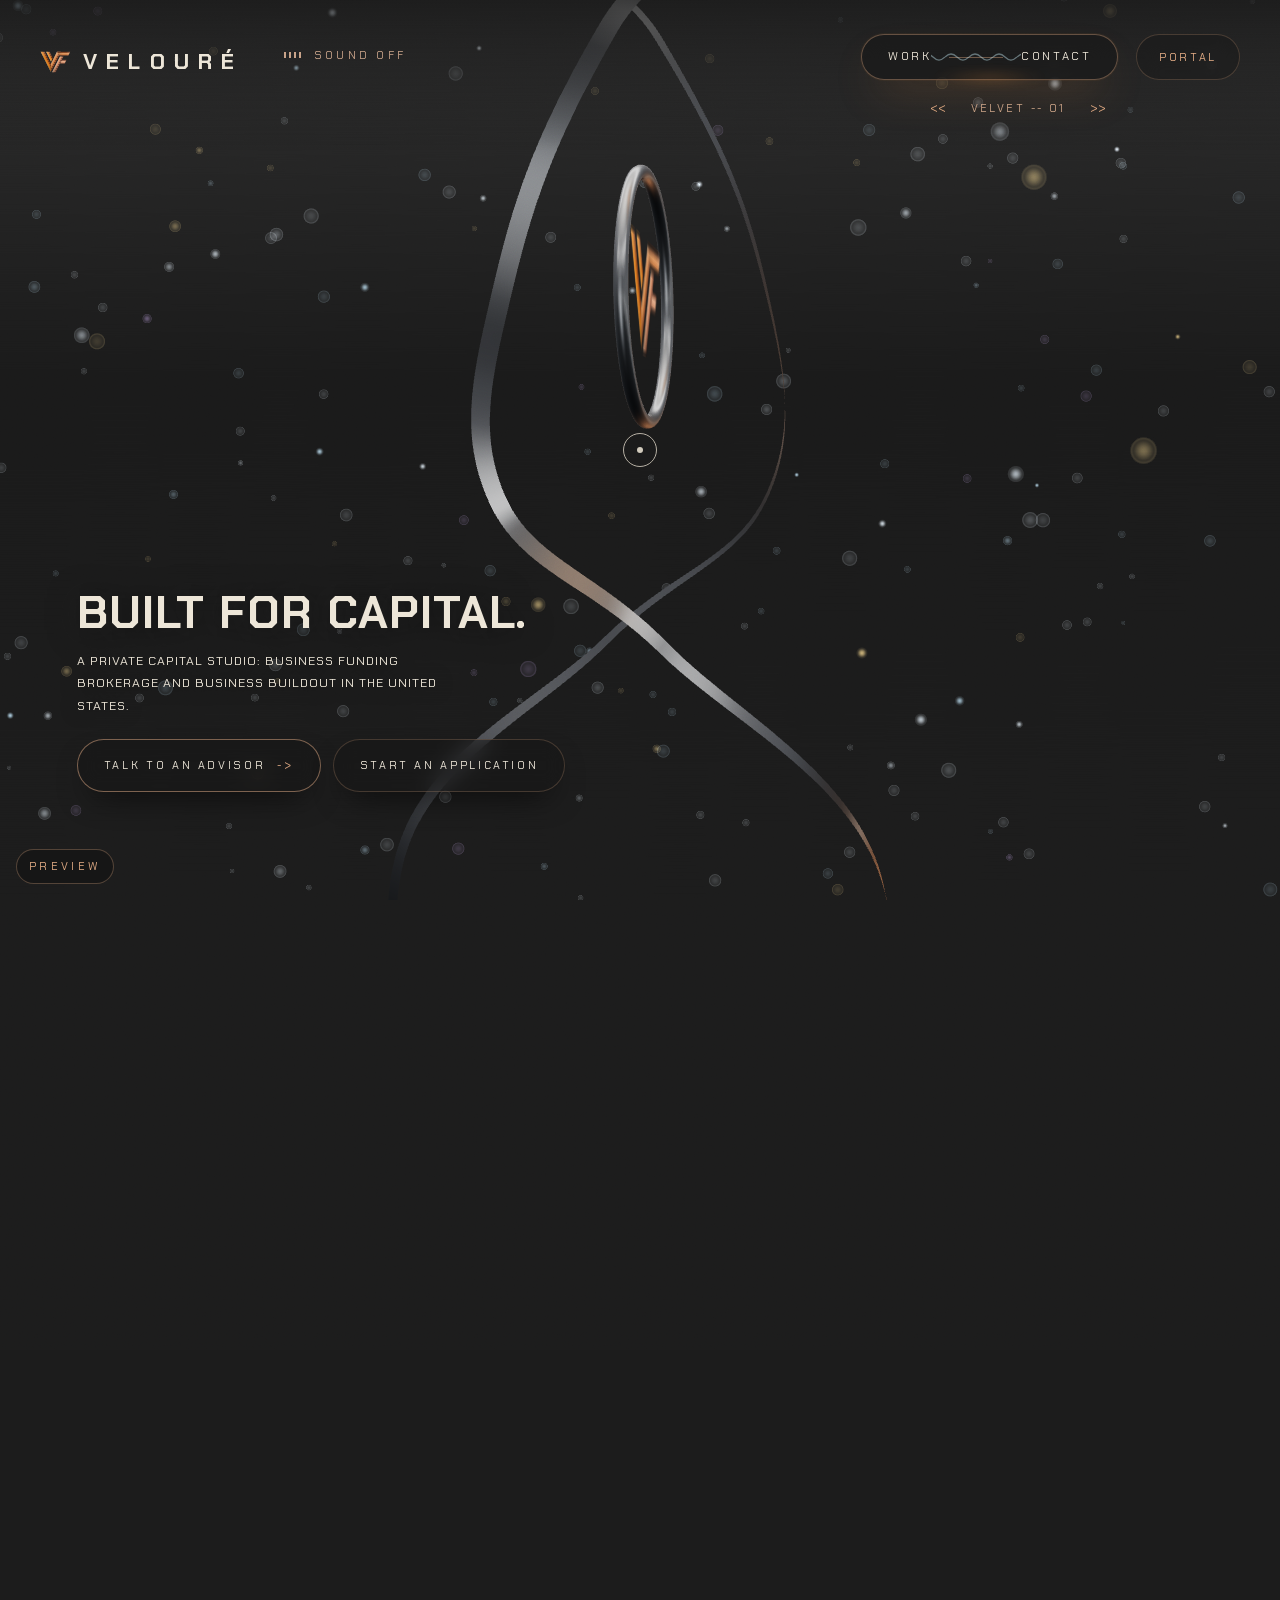
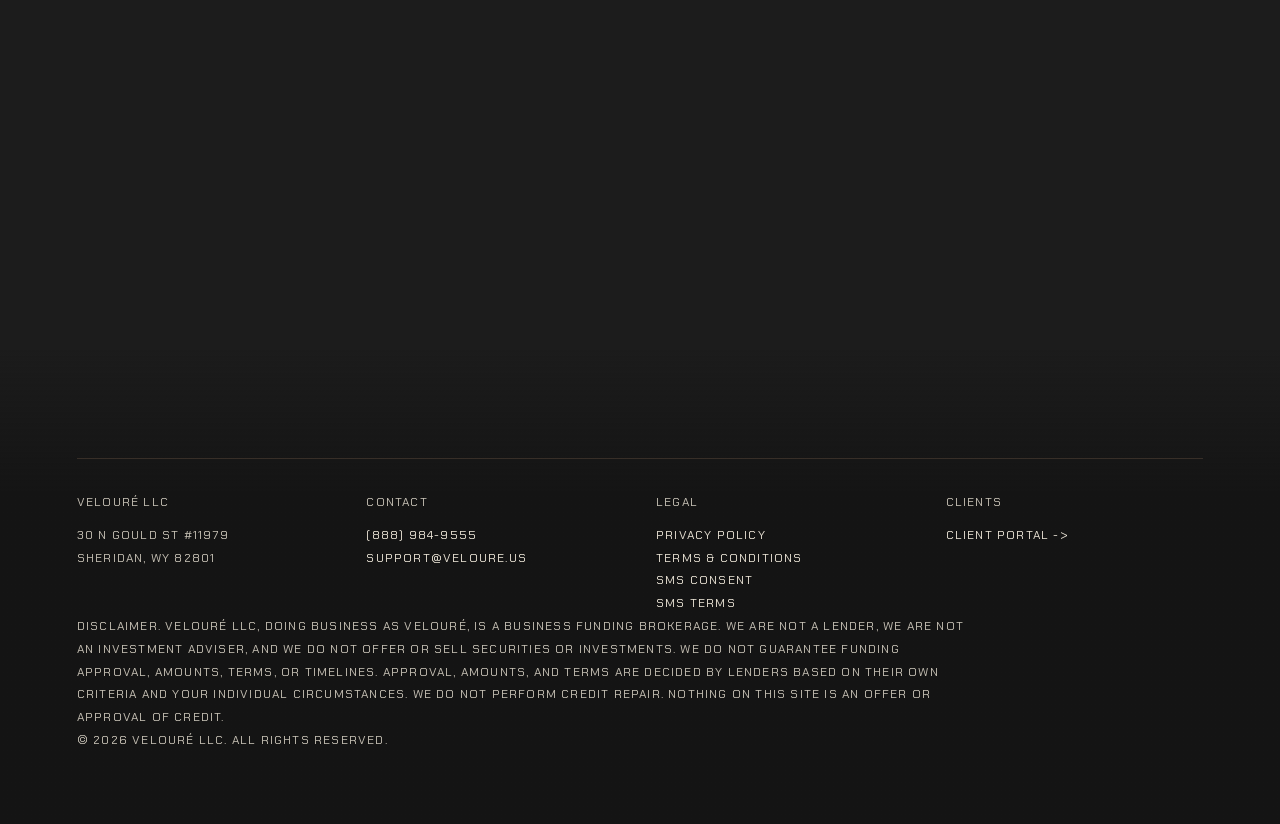
==== commit 1400c40e: "No Orion traces + one support email (rulings 2026-11-19) - Legal pages regenerated: support@veloure." ====
--- a/index.html
+++ b/index.html
@@ -31,8 +31,8 @@
 (function(){var ok=false;try{var c=document.createElement('canvas');ok=!!(window.WebGLRenderingContext&&(c.getContext('webgl2')||c.getContext('webgl')));}catch(e){}
 if(ok){var l=document.createElement('link');l.rel='modulepreload';l.href='vendor/three.module.min.js';document.head.appendChild(l);}else{document.documentElement.classList.add('no-world');}})();
 </script>
-<link rel="stylesheet" href="tokens.css?v=20261119a">
-<link rel="stylesheet" href="styles.css?v=20261119a">
+<link rel="stylesheet" href="tokens.css?v=20261119b">
+<link rel="stylesheet" href="styles.css?v=20261119b">
 <script type="application/ld+json">
 {"@context":"https://schema.org","@type":"FinancialService","name":"VELOURÉ","alternateName":"VELOURÉ LLC","url":"https://veloure.us/","logo":"https://veloure.us/assets/mark.svg","description":"Private capital studio: business funding brokerage and business buildout in the United States.","telephone":"+1-888-984-9555","email":"support@veloure.us","address":{"@type":"PostalAddress","streetAddress":"30 N Gould St #11979","addressLocality":"Sheridan","addressRegion":"WY","postalCode":"82801","addressCountry":"US"},"areaServed":"US"}
 </script>
@@ -340,8 +340,8 @@
 
 <aside class="badge" id="previewBadge" hidden aria-label="Preview mode">Preview</aside>
 
-<script type="module" src="world.js?v=20261119a"></script>
-<script src="ui.js?v=20261119a" defer></script>
-<script src="main.js?v=20261119a" defer></script>
+<script type="module" src="world.js?v=20261119b"></script>
+<script src="ui.js?v=20261119b" defer></script>
+<script src="main.js?v=20261119b" defer></script>
 </body>
 </html>
